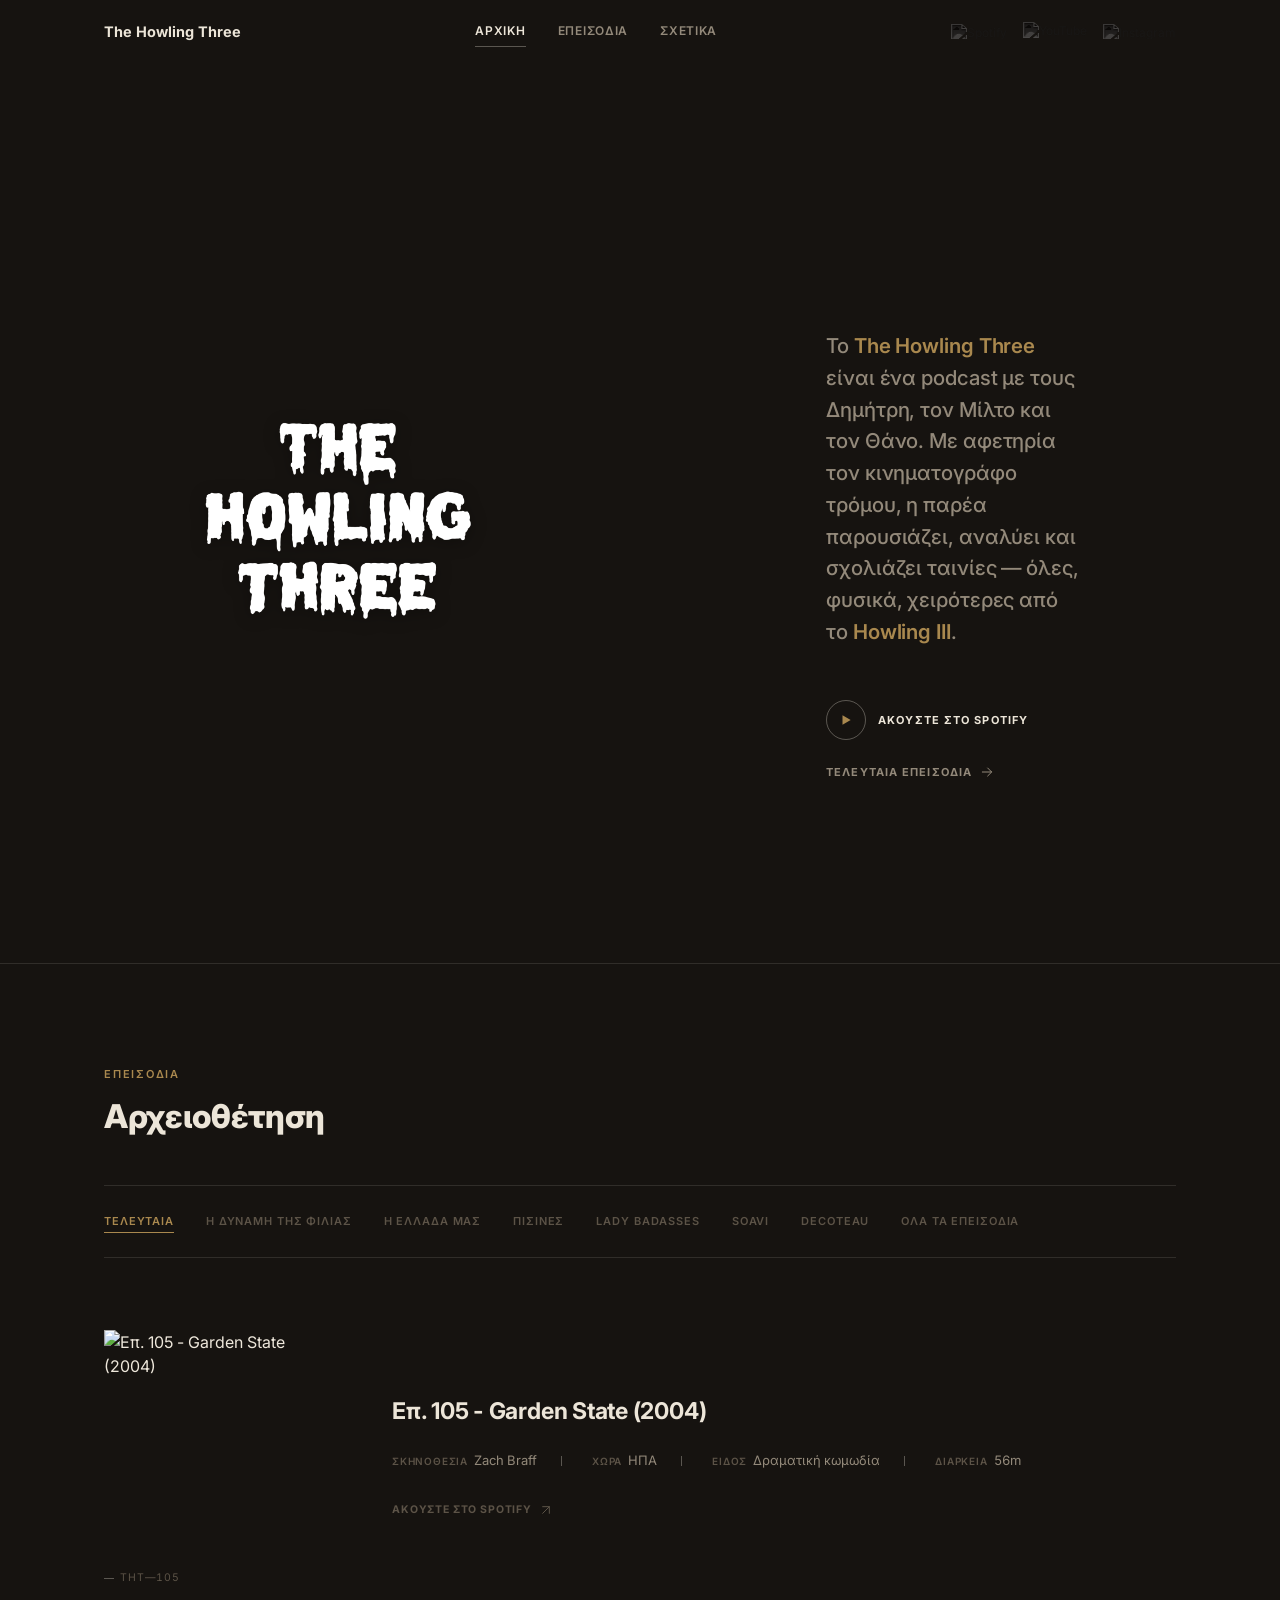
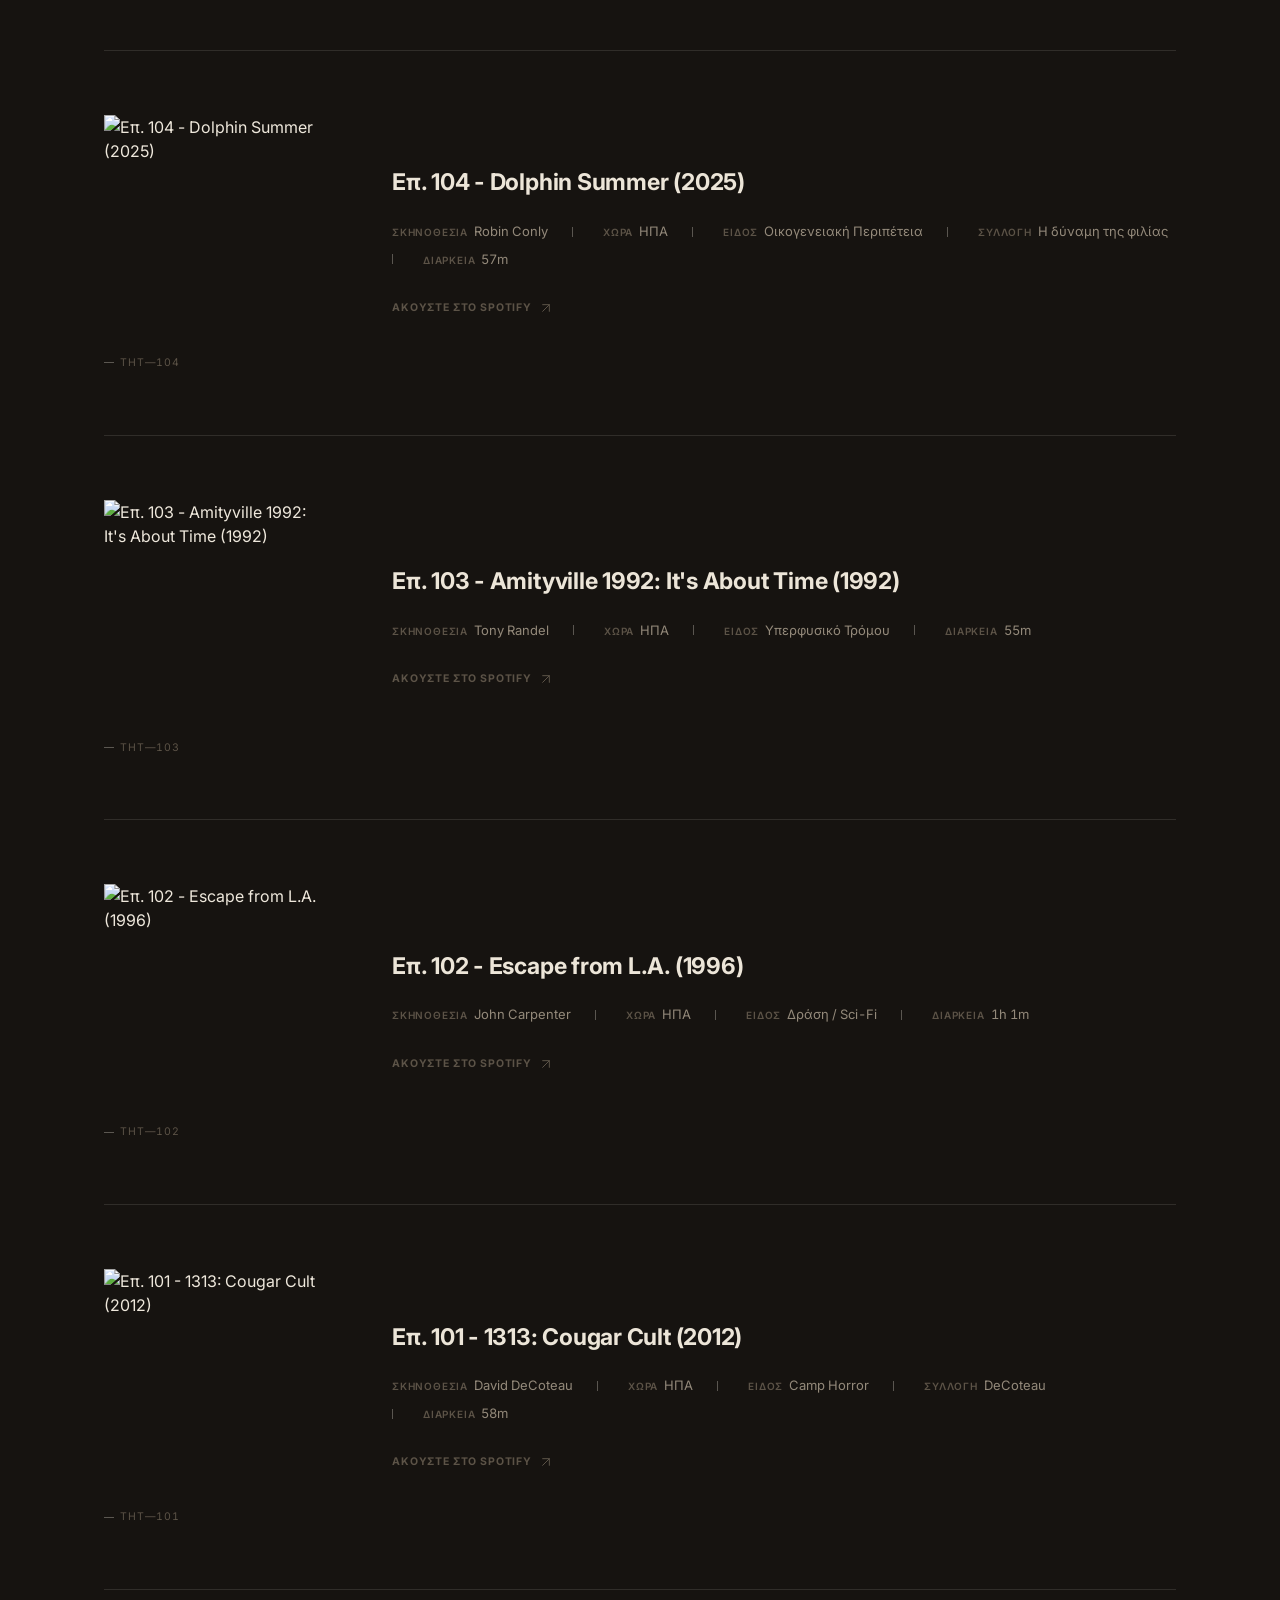
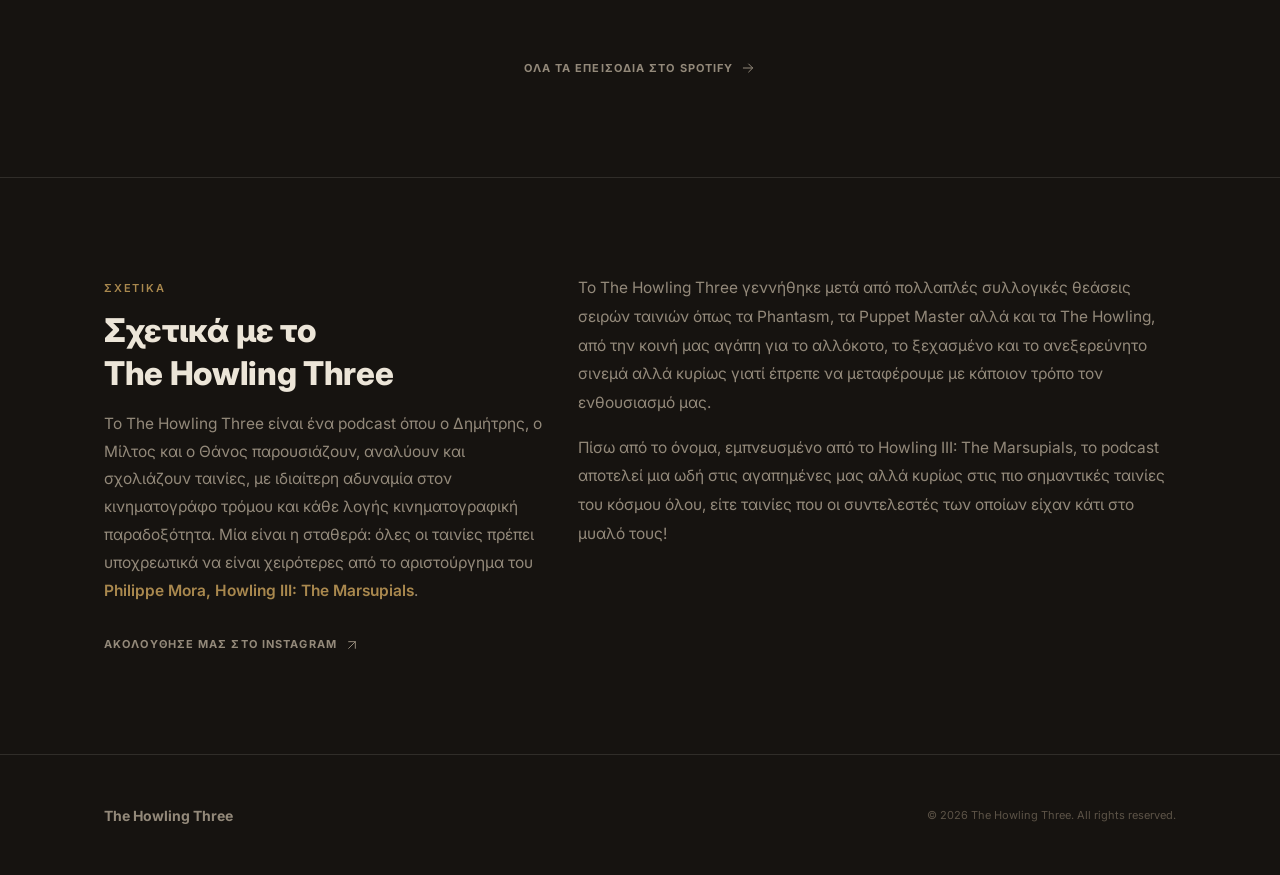
==== index.html @ f59a498a "Add episode 105 - Garden State (2004) details Added episode 105 details including title, media, and " ====
<!DOCTYPE html>
<html lang="el">
<head>
<meta charset="UTF-8" />
<meta name="viewport" content="width=device-width, initial-scale=1.0" />
<title>The Howling Three Podcast</title>
<link rel="preconnect" href="https://fonts.googleapis.com" />
<link rel="preconnect" href="https://fonts.gstatic.com" crossorigin />
<link href="https://fonts.googleapis.com/css2?family=Inter:wght@400;500;600;700;800;900&display=swap" rel="stylesheet" />
<meta name="description" content="The official website for The Howling Three, a movie review podcast hosted by Thanos, Dimitris, and Miltos, discussing film history, horror cult classics, and obscure cinema." />
<meta name="keywords" content="The Howling Three, horror podcast, cult movie review, greek podcast, Thanos Dimitris Miltos, Howling 3 movie reviews" />
<meta name="author" content="Thanos, Dimitris, Miltos" />

<meta property="og:title" content="The Howling Three Podcast" />
<meta property="og:description" content="The official website for The Howling Three, a movie review podcast hosted by Thanos, Dimitris, and Miltos." />
<meta property="og:type" content="website" />

<link rel="icon" type="image/png" href="[data-uri]" />
<link rel="stylesheet" href="styles.css" />
</head>
<body>

<header class="site-header" id="site-header">
  <div class="header-inner">
    <a href="#home" class="brand">
      <span>The Howling Three</span>
    </a>

    <nav class="main-nav" aria-label="Primary">
      <a href="#home">Αρχική</a>
      <a href="#episodes">Επεισόδια</a>
      <a href="#about">Σχετικά</a>
    </nav>

    <div class="header-socials">
      <a href="https://open.spotify.com/show/2bkYGCsw5D9kkYHQFC0DLe" target="_blank" rel="noopener noreferrer" aria-label="Spotify"><img class="social-icon" src="https://res.cloudinary.com/mq7xwmak/image/upload/v1784832435/spotifyvector_vfgung.png" alt="Spotify" /></a>
      <a href="https://www.youtube.com/@thehowlingthree/videos" target="_blank" rel="noopener noreferrer" aria-label="YouTube"><img class="social-icon social-icon--youtube" src="https://res.cloudinary.com/mq7xwmak/image/upload/v1784832446/youtubevector_xs4me9.png" alt="YouTube" /></a>
      <a href="https://www.instagram.com/thehowlingthree_podcast" target="_blank" rel="noopener noreferrer" aria-label="Instagram"><img class="social-icon" src="https://res.cloudinary.com/mq7xwmak/image/upload/v1784832442/instagramvector_yy9yha.png" alt="Instagram" /></a>
    </div>

    <button class="nav-toggle" id="nav-toggle" aria-label="Toggle menu" aria-expanded="false">
      <svg class="icon" viewBox="0 0 24 24" fill="none" stroke="currentColor" stroke-width="2" stroke-linecap="round"><line x1="3" y1="6" x2="21" y2="6"/><line x1="3" y1="12" x2="21" y2="12"/><line x1="3" y1="18" x2="21" y2="18"/></svg>
    </button>
  </div>

  <nav class="mobile-nav" id="mobile-nav" aria-label="Mobile">
    <a href="#home">Αρχική</a>
    <a href="#episodes">Επεισόδια</a>
    <a href="#about">Σχετικά</a>
    <div class="mobile-socials">
      <a href="https://open.spotify.com/show/2bkYGCsw5D9kkYHQFC0DLe" target="_blank" rel="noopener noreferrer" aria-label="Spotify"><img class="social-icon" src="https://res.cloudinary.com/mq7xwmak/image/upload/v1784832435/spotifyvector_vfgung.png" alt="Spotify" /></a>
      <a href="https://www.youtube.com/@thehowlingthree/videos" target="_blank" rel="noopener noreferrer" aria-label="YouTube"><img class="social-icon social-icon--youtube" src="https://res.cloudinary.com/mq7xwmak/image/upload/v1784832446/youtubevector_xs4me9.png" alt="YouTube" /></a>
      <a href="https://www.instagram.com/thehowlingthree_podcast" target="_blank" rel="noopener noreferrer" aria-label="Instagram"><img class="social-icon" src="https://res.cloudinary.com/mq7xwmak/image/upload/v1784832442/instagramvector_yy9yha.png" alt="Instagram" /></a>
    </div>
  </nav>
</header>

<main>

  <!-- ============================= HERO ============================= -->
  <section id="home" class="hero">
    <div class="wrap hero-inner">
      <div class="hero-visual">
        <div class="hero-mark reveal">
          <img class="hero-logo" src="thehowlingthreelogo.png" alt="The Howling Three" />
        </div>
      </div>

      <div class="hero-content">
        <p class="hero-desc reveal">
          Το <em>The Howling Three</em> είναι ένα podcast με τους Δημήτρη, τον Μίλτο και τον Θάνο. Με αφετηρία τον κινηματογράφο τρόμου, η παρέα παρουσιάζει, αναλύει και σχολιάζει ταινίες — όλες, φυσικά, χειρότερες από το <em>Howling III</em>.
        </p>

        <div class="hero-actions reveal">
          <a class="link-cta" href="https://open.spotify.com/show/2bkYGCsw5D9kkYHQFC0DLe" target="_blank" rel="noopener noreferrer">
            <span class="link-cta-ring"><svg class="icon" viewBox="0 0 24 24" fill="currentColor"><path d="M6 4l14 8-14 8V4z"/></svg></span>
            <span>Ακούστε στο Spotify</span>
          </a>
          <a class="link-ghost" href="#episodes">
            Τελευταία Επεισόδια
            <svg class="icon" viewBox="0 0 24 24" fill="none" stroke="currentColor" stroke-width="1.5" stroke-linecap="round"><line x1="5" y1="12" x2="19" y2="12"/><polyline points="13 6 19 12 13 18"/></svg>
          </a>
        </div>
      </div>
    </div>
  </section>

  <!-- ============================= EPISODES / ARCHIVE ============================= -->
  <section id="episodes" class="episodes">
    <div class="wrap">
      <div class="section-head reveal">
        <span class="eyebrow">Επεισόδια</span>
        <h2 class="section-title">Αρχειοθέτηση</h2>
      </div>

      <div class="collections-filter reveal" role="group" aria-label="Φίλτρο συλλογών">
        <button type="button" class="collections-filter-btn is-active" data-collection="latest">Τελευταία</button>
        <button type="button" class="collections-filter-btn" data-collection="friendship">Η δύναμη της φιλίας</button>
        <button type="button" class="collections-filter-btn" data-collection="greece">Η Ελλάδα μας</button>
        <button type="button" class="collections-filter-btn" data-collection="pools">Πισίνες</button>
        <button type="button" class="collections-filter-btn" data-collection="ladybadasses">Lady Badasses</button>
        <button type="button" class="collections-filter-btn" data-collection="soavi">Soavi</button>
        <button type="button" class="collections-filter-btn" data-collection="decoteau">DeCoteau</button>
        <button type="button" class="collections-filter-btn" data-collection="all">Όλα τα επεισόδια</button>
      </div>

      <div class="record-list">

        <article class="record reveal" data-collection="" data-latest="true">
          <div class="record-media">
            <div class="record-frame"><img loading="lazy" src="https://d3t3ozftmdmh3i.cloudfront.net/staging/podcast_uploaded_episode/36414991/36414991-1785154429001-b93d9ac0ad5ac.jpg" alt="Επ. 105 - Garden State (2004)" /></div>
            <span class="record-id">THT—105</span>
          </div>
          <div class="record-body">
            <h3 class="episode-title">Επ. 105 - Garden State (2004)</h3>
            <dl class="record-fields">
              <div><dt>Σκηνοθεσία</dt><dd>Zach Braff</dd></div>
              <div><dt>Χώρα</dt><dd>ΗΠΑ</dd></div>
              <div><dt>Είδος</dt><dd>Δραματική κωμωδία</dd></div>
              <div><dt>Διάρκεια</dt><dd>56m</dd></div>
            </dl>
            <a class="episode-link" href="https://podcasters.spotify.com/pod/show/the-howling-three/episodes/105---Garden-State-2004-e3mjpjv" target="_blank" rel="noopener noreferrer">
              Ακούστε στο Spotify
              <svg class="icon" viewBox="0 0 24 24" fill="none" stroke="currentColor" stroke-width="1.5" stroke-linecap="round"><line x1="7" y1="17" x2="17" y2="7"/><polyline points="7 7 17 7 17 17"/></svg>
            </a>
          </div>
        </article>

        <article class="record reveal" data-collection="friendship" data-latest="true">
          <div class="record-media">
            <div class="record-frame"><img loading="lazy" src="https://d3t3ozftmdmh3i.cloudfront.net/staging/podcast_uploaded_episode/36414991/36414991-1784044667336-2f34a55051806.jpg" alt="Επ. 104 - Dolphin Summer (2025)" /></div>
            <span class="record-id">THT—104</span>
          </div>
          <div class="record-body">
            <h3 class="episode-title">Επ. 104 - Dolphin Summer (2025)</h3>
            <dl class="record-fields">
              <div><dt>Σκηνοθεσία</dt><dd>Robin Conly</dd></div>
              <div><dt>Χώρα</dt><dd>ΗΠΑ</dd></div>
              <div><dt>Είδος</dt><dd>Οικογενειακή Περιπέτεια</dd></div>
              <div><dt>Συλλογή</dt><dd>Η δύναμη της φιλίας</dd></div>
              <div><dt>Διάρκεια</dt><dd>57m</dd></div>
            </dl>
            <a class="episode-link" href="https://podcasters.spotify.com/pod/show/the-howling-three/episodes/104---Dolphin-Summer-2025-e3m30j9" target="_blank" rel="noopener noreferrer">
              Ακούστε στο Spotify
              <svg class="icon" viewBox="0 0 24 24" fill="none" stroke="currentColor" stroke-width="1.5" stroke-linecap="round"><line x1="7" y1="17" x2="17" y2="7"/><polyline points="7 7 17 7 17 17"/></svg>
            </a>
          </div>
        </article>

        <article class="record reveal" data-collection="" data-latest="true">
          <div class="record-media">
            <div class="record-frame"><img loading="lazy" src="https://d3t3ozftmdmh3i.cloudfront.net/staging/podcast_uploaded_episode/36414991/36414991-1782914241206-0199177a675be.jpg" alt="Επ. 103 - Amityville 1992: It's About Time (1992)" /></div>
            <span class="record-id">THT—103</span>
          </div>
          <div class="record-body">
            <h3 class="episode-title">Επ. 103 - Amityville 1992: It's About Time (1992)</h3>
            <dl class="record-fields">
              <div><dt>Σκηνοθεσία</dt><dd>Tony Randel</dd></div>
              <div><dt>Χώρα</dt><dd>ΗΠΑ</dd></div>
              <div><dt>Είδος</dt><dd>Υπερφυσικό Τρόμου</dd></div>
              <div><dt>Διάρκεια</dt><dd>55m</dd></div>
            </dl>
            <a class="episode-link" href="https://podcasters.spotify.com/pod/show/the-howling-three/episodes/103---Amityville-1992-Its-About-Time-1992-e3lh5am" target="_blank" rel="noopener noreferrer">
              Ακούστε στο Spotify
              <svg class="icon" viewBox="0 0 24 24" fill="none" stroke="currentColor" stroke-width="1.5" stroke-linecap="round"><line x1="7" y1="17" x2="17" y2="7"/><polyline points="7 7 17 7 17 17"/></svg>
            </a>
          </div>
        </article>

        <article class="record reveal" data-collection="" data-latest="true">
          <div class="record-media">
            <div class="record-frame"><img loading="lazy" src="https://d3t3ozftmdmh3i.cloudfront.net/staging/podcast_uploaded_episode/36414991/36414991-1781683620341-6bb32a9035fbe.jpg" alt="Επ. 102 - Escape from L.A. (1996)" /></div>
            <span class="record-id">THT—102</span>
          </div>
          <div class="record-body">
            <h3 class="episode-title">Επ. 102 - Escape from L.A. (1996)</h3>
            <dl class="record-fields">
              <div><dt>Σκηνοθεσία</dt><dd>John Carpenter</dd></div>
              <div><dt>Χώρα</dt><dd>ΗΠΑ</dd></div>
              <div><dt>Είδος</dt><dd>Δράση / Sci-Fi</dd></div>
              <div><dt>Διάρκεια</dt><dd>1h 1m</dd></div>
            </dl>
            <a class="episode-link" href="https://podcasters.spotify.com/pod/show/the-howling-three/episodes/102---Escape-from-L-A--1996-e3ktdan" target="_blank" rel="noopener noreferrer">
              Ακούστε στο Spotify
              <svg class="icon" viewBox="0 0 24 24" fill="none" stroke="currentColor" stroke-width="1.5" stroke-linecap="round"><line x1="7" y1="17" x2="17" y2="7"/><polyline points="7 7 17 7 17 17"/></svg>
            </a>
          </div>
        </article>

        <article class="record reveal" data-collection="decoteau" data-latest="true">
          <div class="record-media">
            <div class="record-frame"><img loading="lazy" src="https://d3t3ozftmdmh3i.cloudfront.net/staging/podcast_uploaded_episode/36414991/36414991-1780662710565-4dc11e3cd851e.jpg" alt="Επ. 101 - 1313: Cougar Cult (2012)" /></div>
            <span class="record-id">THT—101</span>
          </div>
          <div class="record-body">
            <h3 class="episode-title">Επ. 101 - 1313: Cougar Cult (2012)</h3>
            <dl class="record-fields">
              <div><dt>Σκηνοθεσία</dt><dd>David DeCoteau</dd></div>
              <div><dt>Χώρα</dt><dd>ΗΠΑ</dd></div>
              <div><dt>Είδος</dt><dd>Camp Horror</dd></div>
              <div><dt>Συλλογή</dt><dd>DeCoteau</dd></div>
              <div><dt>Διάρκεια</dt><dd>58m</dd></div>
            </dl>
            <a class="episode-link" href="https://podcasters.spotify.com/pod/show/the-howling-three/episodes/101---1313-Cougar-Cult-2012-e3kcja9" target="_blank" rel="noopener noreferrer">
              Ακούστε στο Spotify
              <svg class="icon" viewBox="0 0 24 24" fill="none" stroke="currentColor" stroke-width="1.5" stroke-linecap="round"><line x1="7" y1="17" x2="17" y2="7"/><polyline points="7 7 17 7 17 17"/></svg>
            </a>
          </div>
        </article>

        <article class="record reveal" data-collection="">
          <div class="record-media">
            <div class="record-frame"><img loading="lazy" src="https://i.scdn.co/image/ab6765630000ba8a6e115c0dad01837fad8fc884" alt="Επ. 100 - Howling II: ...Your Sister Is a Werewolf (1985)" /></div>
            <span class="record-id">THT—100</span>
          </div>
          <div class="record-body">
            <h3 class="episode-title">Επ. 100 - Howling II: ...Your Sister Is a Werewolf (1985)</h3>
            <dl class="record-fields">
              <div><dt>Σκηνοθεσία</dt><dd>Philippe Mora</dd></div>
              <div><dt>Χώρα</dt><dd>ΗΠΑ</dd></div>
              <div><dt>Είδος</dt><dd>Τρόμος λυκάνθρωπου</dd></div>
              <div><dt>Διάρκεια</dt><dd>1h 7m</dd></div>
            </dl>
            <a class="episode-link" href="https://open.spotify.com/episode/29k714TdKPklj4hVZGvqKF" target="_blank" rel="noopener noreferrer">
              Ακούστε στο Spotify
              <svg class="icon" viewBox="0 0 24 24" fill="none" stroke="currentColor" stroke-width="1.5" stroke-linecap="round"><line x1="7" y1="17" x2="17" y2="7"/><polyline points="7 7 17 7 17 17"/></svg>
            </a>
          </div>
        </article>

        <article class="record reveal" data-collection="">
          <div class="record-media">
            <div class="record-frame"><img loading="lazy" src="https://i.scdn.co/image/ab6765630000ba8a7d2e28b1cbb372e7383b2236" alt="Επ. 99 - Jason X (2001)" /></div>
            <span class="record-id">THT—099</span>
          </div>
          <div class="record-body">
            <h3 class="episode-title">Επ. 99 - Jason X (2001)</h3>
            <dl class="record-fields">
              <div><dt>Σκηνοθεσία</dt><dd>James Isaac</dd></div>
              <div><dt>Χώρα</dt><dd>ΗΠΑ</dd></div>
              <div><dt>Είδος</dt><dd>Slasher sci-fi</dd></div>
              <div><dt>Διάρκεια</dt><dd>1h 9m</dd></div>
            </dl>
            <a class="episode-link" href="https://open.spotify.com/episode/4T42yVltORiCLRoA3vwubI" target="_blank" rel="noopener noreferrer">
              Ακούστε στο Spotify
              <svg class="icon" viewBox="0 0 24 24" fill="none" stroke="currentColor" stroke-width="1.5" stroke-linecap="round"><line x1="7" y1="17" x2="17" y2="7"/><polyline points="7 7 17 7 17 17"/></svg>
            </a>
          </div>
        </article>

        <article class="record reveal" data-collection="">
          <div class="record-media">
            <div class="record-frame"><img loading="lazy" src="https://i.scdn.co/image/ab6765630000ba8a4b65ace156faa06345beb927" alt="Επ. 98 - Evil Bong: High 5 (2016)" /></div>
            <span class="record-id">THT—098</span>
          </div>
          <div class="record-body">
            <h3 class="episode-title">Επ. 98 - Evil Bong: High 5 (2016)</h3>
            <dl class="record-fields">
              <div><dt>Σκηνοθεσία</dt><dd>Charles Band</dd></div>
              <div><dt>Χώρα</dt><dd>ΗΠΑ</dd></div>
              <div><dt>Είδος</dt><dd>Stoner κωμωδία τρόμου</dd></div>
              <div><dt>Διάρκεια</dt><dd>58m</dd></div>
            </dl>
            <a class="episode-link" href="https://open.spotify.com/episode/2MbKxHvh9qzp07wN9ExxJi" target="_blank" rel="noopener noreferrer">
              Ακούστε στο Spotify
              <svg class="icon" viewBox="0 0 24 24" fill="none" stroke="currentColor" stroke-width="1.5" stroke-linecap="round"><line x1="7" y1="17" x2="17" y2="7"/><polyline points="7 7 17 7 17 17"/></svg>
            </a>
          </div>
        </article>

        <article class="record reveal" data-collection="">
          <div class="record-media">
            <div class="record-frame"><img loading="lazy" src="https://i.scdn.co/image/ab6765630000ba8a36fefa68db1b462a94f34b93" alt="Επ. 97 - The Exorcist III (1990)" /></div>
            <span class="record-id">THT—097</span>
          </div>
          <div class="record-body">
            <h3 class="episode-title">Επ. 97 - The Exorcist III (1990)</h3>
            <dl class="record-fields">
              <div><dt>Σκηνοθεσία</dt><dd>William Peter Blatty</dd></div>
              <div><dt>Χώρα</dt><dd>ΗΠΑ</dd></div>
              <div><dt>Είδος</dt><dd>Δαιμονική κατοχή τρόμου</dd></div>
              <div><dt>Διάρκεια</dt><dd>56m</dd></div>
            </dl>
            <a class="episode-link" href="https://open.spotify.com/episode/2G5a0CsCQ8G5kA373dMcXH" target="_blank" rel="noopener noreferrer">
              Ακούστε στο Spotify
              <svg class="icon" viewBox="0 0 24 24" fill="none" stroke="currentColor" stroke-width="1.5" stroke-linecap="round"><line x1="7" y1="17" x2="17" y2="7"/><polyline points="7 7 17 7 17 17"/></svg>
            </a>
          </div>
        </article>

        <article class="record reveal" data-collection="">
          <div class="record-media">
            <div class="record-frame"><img loading="lazy" src="https://i.scdn.co/image/ab6765630000ba8af205d85838aec49a1abec611" alt="Επ. 96 - Point Break (1991)" /></div>
            <span class="record-id">THT—096</span>
          </div>
          <div class="record-body">
            <h3 class="episode-title">Επ. 96 - Point Break (1991)</h3>
            <dl class="record-fields">
              <div><dt>Σκηνοθεσία</dt><dd>Kathryn Bigelow</dd></div>
              <div><dt>Χώρα</dt><dd>ΗΠΑ</dd></div>
              <div><dt>Είδος</dt><dd>Δράση θρίλερ</dd></div>
              <div><dt>Διάρκεια</dt><dd>52m</dd></div>
            </dl>
            <a class="episode-link" href="https://open.spotify.com/episode/7KHGpP8P5vor5SXw11htw9" target="_blank" rel="noopener noreferrer">
              Ακούστε στο Spotify
              <svg class="icon" viewBox="0 0 24 24" fill="none" stroke="currentColor" stroke-width="1.5" stroke-linecap="round"><line x1="7" y1="17" x2="17" y2="7"/><polyline points="7 7 17 7 17 17"/></svg>
            </a>
          </div>
        </article>

        <article class="record reveal" data-collection="">
          <div class="record-media">
            <div class="record-frame"><img loading="lazy" src="https://i.scdn.co/image/ab6765630000ba8a145e2d53e08ae3589188b9af" alt="Επ. 95 - Maniac Cop 3: Badge of Silence (1992)" /></div>
            <span class="record-id">THT—095</span>
          </div>
          <div class="record-body">
            <h3 class="episode-title">Επ. 95 - Maniac Cop 3: Badge of Silence (1992)</h3>
            <dl class="record-fields">
              <div><dt>Σκηνοθεσία</dt><dd>William Lustig</dd></div>
              <div><dt>Χώρα</dt><dd>ΗΠΑ</dd></div>
              <div><dt>Είδος</dt><dd>Τρόμος undead αστυνομικού</dd></div>
              <div><dt>Διάρκεια</dt><dd>46m</dd></div>
            </dl>
            <a class="episode-link" href="https://open.spotify.com/episode/3HFOLdoK0nqaxYWv22OWq2" target="_blank" rel="noopener noreferrer">
              Ακούστε στο Spotify
              <svg class="icon" viewBox="0 0 24 24" fill="none" stroke="currentColor" stroke-width="1.5" stroke-linecap="round"><line x1="7" y1="17" x2="17" y2="7"/><polyline points="7 7 17 7 17 17"/></svg>
            </a>
          </div>
        </article>

        <article class="record reveal" data-collection="">
          <div class="record-media">
            <div class="record-frame"><img loading="lazy" src="https://i.scdn.co/image/ab6765630000ba8ae4fe46eda75159737354c9ea" alt="Επ. 94 - Maniac 2: Mr. Robbie (1986)" /></div>
            <span class="record-id">THT—094</span>
          </div>
          <div class="record-body">
            <h3 class="episode-title">Επ. 94 - Maniac 2: Mr. Robbie (1986)</h3>
            <dl class="record-fields">
              <div><dt>Σκηνοθεσία</dt><dd>Buddy Giovinazzo</dd></div>
              <div><dt>Χώρα</dt><dd>ΗΠΑ</dd></div>
              <div><dt>Είδος</dt><dd>Τρόμος (μικρού μήκους)</dd></div>
              <div><dt>Διάρκεια</dt><dd>45m</dd></div>
            </dl>
            <a class="episode-link" href="https://open.spotify.com/episode/4FmnJInHM4QNNicgs8GsWD" target="_blank" rel="noopener noreferrer">
              Ακούστε στο Spotify
              <svg class="icon" viewBox="0 0 24 24" fill="none" stroke="currentColor" stroke-width="1.5" stroke-linecap="round"><line x1="7" y1="17" x2="17" y2="7"/><polyline points="7 7 17 7 17 17"/></svg>
            </a>
          </div>
        </article>

        <article class="record reveal" data-collection="">
          <div class="record-media">
            <div class="record-frame"><img loading="lazy" src="https://i.scdn.co/image/ab6765630000ba8a78c6456658dfe143183f3788" alt="Επ. 93 - Basket Case 2 (1990)" /></div>
            <span class="record-id">THT—093</span>
          </div>
          <div class="record-body">
            <h3 class="episode-title">Επ. 93 - Basket Case 2 (1990)</h3>
            <dl class="record-fields">
              <div><dt>Σκηνοθεσία</dt><dd>Frank Henenlotter</dd></div>
              <div><dt>Χώρα</dt><dd>ΗΠΑ</dd></div>
              <div><dt>Είδος</dt><dd>Κωμωδία τρόμου</dd></div>
              <div><dt>Διάρκεια</dt><dd>1h 3m</dd></div>
            </dl>
            <a class="episode-link" href="https://open.spotify.com/episode/5hst0ZQFpeYx8SiwBatD3v" target="_blank" rel="noopener noreferrer">
              Ακούστε στο Spotify
              <svg class="icon" viewBox="0 0 24 24" fill="none" stroke="currentColor" stroke-width="1.5" stroke-linecap="round"><line x1="7" y1="17" x2="17" y2="7"/><polyline points="7 7 17 7 17 17"/></svg>
            </a>
          </div>
        </article>

        <article class="record reveal" data-collection="">
          <div class="record-media">
            <div class="record-frame"><img loading="lazy" src="https://i.scdn.co/image/ab6765630000ba8a24e1522703799320ba0a52a2" alt="Επ. 92 - Zombie Flesh Eaters 2 (1988)" /></div>
            <span class="record-id">THT—092</span>
          </div>
          <div class="record-body">
            <h3 class="episode-title">Επ. 92 - Zombie Flesh Eaters 2 (1988)</h3>
            <dl class="record-fields">
              <div><dt>Σκηνοθεσία</dt><dd>Lucio Fulci &amp; Bruno Mattei</dd></div>
              <div><dt>Χώρα</dt><dd>Ιταλία / Φιλιππίνες</dd></div>
              <div><dt>Είδος</dt><dd>Τρόμος ζόμπι</dd></div>
              <div><dt>Διάρκεια</dt><dd>45m</dd></div>
            </dl>
            <a class="episode-link" href="https://open.spotify.com/episode/0eCchEW1R9VoEZjeiH2Iyx" target="_blank" rel="noopener noreferrer">
              Ακούστε στο Spotify
              <svg class="icon" viewBox="0 0 24 24" fill="none" stroke="currentColor" stroke-width="1.5" stroke-linecap="round"><line x1="7" y1="17" x2="17" y2="7"/><polyline points="7 7 17 7 17 17"/></svg>
            </a>
          </div>
        </article>

        <article class="record reveal" data-collection="">
          <div class="record-media">
            <div class="record-frame"><img loading="lazy" src="https://i.scdn.co/image/ab6765630000ba8a13ce5159f5bafdfc817c6624" alt="Επ. 91 - Pusher II (2004)" /></div>
            <span class="record-id">THT—091</span>
          </div>
          <div class="record-body">
            <h3 class="episode-title">Επ. 91 - Pusher II (2004)</h3>
            <dl class="record-fields">
              <div><dt>Σκηνοθεσία</dt><dd>Nicolas Winding Refn</dd></div>
              <div><dt>Χώρα</dt><dd>Δανία</dd></div>
              <div><dt>Είδος</dt><dd>Δράμα εγκλήματος</dd></div>
              <div><dt>Διάρκεια</dt><dd>1h 6m</dd></div>
            </dl>
            <a class="episode-link" href="https://open.spotify.com/episode/678hcOJnjxJRjUtyYNJ6O9" target="_blank" rel="noopener noreferrer">
              Ακούστε στο Spotify
              <svg class="icon" viewBox="0 0 24 24" fill="none" stroke="currentColor" stroke-width="1.5" stroke-linecap="round"><line x1="7" y1="17" x2="17" y2="7"/><polyline points="7 7 17 7 17 17"/></svg>
            </a>
          </div>
        </article>

        <article class="record reveal" data-collection="">
          <div class="record-media">
            <div class="record-frame"><img loading="lazy" src="https://i.scdn.co/image/ab6765630000ba8ae2f5ed2fb3219feb9e07a0b5" alt="Επ. 90 - Return of the Living Dead III (1993)" /></div>
            <span class="record-id">THT—090</span>
          </div>
          <div class="record-body">
            <h3 class="episode-title">Επ. 90 - Return of the Living Dead III (1993)</h3>
            <dl class="record-fields">
              <div><dt>Σκηνοθεσία</dt><dd>Brian Yuzna</dd></div>
              <div><dt>Χώρα</dt><dd>ΗΠΑ / Ιαπωνία</dd></div>
              <div><dt>Είδος</dt><dd>Τρόμος ζόμπι</dd></div>
              <div><dt>Διάρκεια</dt><dd>1h</dd></div>
            </dl>
            <a class="episode-link" href="https://open.spotify.com/episode/6IIXaUL0y1lwPnTnjiGs9o" target="_blank" rel="noopener noreferrer">
              Ακούστε στο Spotify
              <svg class="icon" viewBox="0 0 24 24" fill="none" stroke="currentColor" stroke-width="1.5" stroke-linecap="round"><line x1="7" y1="17" x2="17" y2="7"/><polyline points="7 7 17 7 17 17"/></svg>
            </a>
          </div>
        </article>

        <article class="record reveal" data-collection="pools">
          <div class="record-media">
            <div class="record-frame"><img loading="lazy" src="https://i.scdn.co/image/ab6765630000ba8abf85cb589c0b073663e48b01" alt="Επ. 89 - The Pool (2001)" /></div>
            <span class="record-id">THT—089</span>
          </div>
          <div class="record-body">
            <h3 class="episode-title">Επ. 89 - The Pool (2001)</h3>
            <dl class="record-fields">
              <div><dt>Σκηνοθεσία</dt><dd>Boris von Sychowski</dd></div>
              <div><dt>Χώρα</dt><dd>Γερμανία</dd></div>
              <div><dt>Είδος</dt><dd>Slasher</dd></div>
              <div><dt>Συλλογή</dt><dd>Πισίνες</dd></div>
              <div><dt>Διάρκεια</dt><dd>59m</dd></div>
            </dl>
            <a class="episode-link" href="https://open.spotify.com/episode/5Pxy0VEbKb0tgoNBx5pepf" target="_blank" rel="noopener noreferrer">
              Ακούστε στο Spotify
              <svg class="icon" viewBox="0 0 24 24" fill="none" stroke="currentColor" stroke-width="1.5" stroke-linecap="round"><line x1="7" y1="17" x2="17" y2="7"/><polyline points="7 7 17 7 17 17"/></svg>
            </a>
          </div>
        </article>

        <article class="record reveal" data-collection="">
          <div class="record-media">
            <div class="record-frame"><img loading="lazy" src="https://i.scdn.co/image/ab6765630000ba8a9192a891aba308ec3ec051f7" alt="Επ. 88 - The Burning (1981)" /></div>
            <span class="record-id">THT—088</span>
          </div>
          <div class="record-body">
            <h3 class="episode-title">Επ. 88 - The Burning (1981)</h3>
            <dl class="record-fields">
              <div><dt>Σκηνοθεσία</dt><dd>Tony Maylam</dd></div>
              <div><dt>Χώρα</dt><dd>ΗΠΑ / Καναδάς</dd></div>
              <div><dt>Είδος</dt><dd>Slasher</dd></div>
              <div><dt>Διάρκεια</dt><dd>1h</dd></div>
            </dl>
            <a class="episode-link" href="https://open.spotify.com/episode/0u7zBP9KwGWPEHv4nZ9IhV" target="_blank" rel="noopener noreferrer">
              Ακούστε στο Spotify
              <svg class="icon" viewBox="0 0 24 24" fill="none" stroke="currentColor" stroke-width="1.5" stroke-linecap="round"><line x1="7" y1="17" x2="17" y2="7"/><polyline points="7 7 17 7 17 17"/></svg>
            </a>
          </div>
        </article>

        <article class="record reveal" data-collection="pools">
          <div class="record-media">
            <div class="record-frame record-frame--yt"><img loading="lazy" src="https://i.ytimg.com/vi/5f7vybWm8Tw/maxresdefault.jpg" alt="Επ. 87 - Revenge of the Red Baron (1994)" /></div>
            <span class="record-id">THT—087</span>
          </div>
          <div class="record-body">
            <h3 class="episode-title">Επ. 87 - Revenge of the Red Baron (1994)</h3>
            <dl class="record-fields">
              <div><dt>Σκηνοθεσία</dt><dd>Robert Gordon</dd></div>
              <div><dt>Χώρα</dt><dd>ΗΠΑ</dd></div>
              <div><dt>Είδος</dt><dd>Οικογενειακή φαντασία</dd></div>
              <div><dt>Συλλογή</dt><dd>Πισίνες</dd></div>
              <div><dt>Διάρκεια</dt><dd>1h 9m</dd></div>
            </dl>
            <a class="episode-link" href="https://open.spotify.com/episode/7gBT8CWG9YTYquW0GUTrRK" target="_blank" rel="noopener noreferrer">
              Ακούστε στο Spotify
              <svg class="icon" viewBox="0 0 24 24" fill="none" stroke="currentColor" stroke-width="1.5" stroke-linecap="round"><line x1="7" y1="17" x2="17" y2="7"/><polyline points="7 7 17 7 17 17"/></svg>
            </a>
          </div>
        </article>

        <article class="record reveal" data-collection="pools">
          <div class="record-media">
            <div class="record-frame record-frame--yt"><img loading="lazy" src="https://i.ytimg.com/vi/wDFejvoDYKc/maxresdefault.jpg" alt="Επ. 86 - Swimfan (2002)" /></div>
            <span class="record-id">THT—086</span>
          </div>
          <div class="record-body">
            <h3 class="episode-title">Επ. 86 - Swimfan (2002)</h3>
            <dl class="record-fields">
              <div><dt>Σκηνοθεσία</dt><dd>John Polson</dd></div>
              <div><dt>Χώρα</dt><dd>ΗΠΑ</dd></div>
              <div><dt>Είδος</dt><dd>Ψυχολογικό θρίλερ</dd></div>
              <div><dt>Συλλογή</dt><dd>Πισίνες</dd></div>
              <div><dt>Διάρκεια</dt><dd>54m</dd></div>
            </dl>
            <a class="episode-link" href="https://open.spotify.com/episode/0UMK0pGMX1T3N5LBmH56Iv" target="_blank" rel="noopener noreferrer">
              Ακούστε στο Spotify
              <svg class="icon" viewBox="0 0 24 24" fill="none" stroke="currentColor" stroke-width="1.5" stroke-linecap="round"><line x1="7" y1="17" x2="17" y2="7"/><polyline points="7 7 17 7 17 17"/></svg>
            </a>
          </div>
        </article>

        <article class="record reveal" data-collection="pools">
          <div class="record-media">
            <div class="record-frame record-frame--yt"><img loading="lazy" src="https://i.ytimg.com/vi/-Flw72a7S1A/maxresdefault.jpg" alt="Επ. 85 - The Lair of the White Worm (1988)" /></div>
            <span class="record-id">THT—085</span>
          </div>
          <div class="record-body">
            <h3 class="episode-title">Επ. 85 - The Lair of the White Worm (1988)</h3>
            <dl class="record-fields">
              <div><dt>Σκηνοθεσία</dt><dd>Ken Russell</dd></div>
              <div><dt>Χώρα</dt><dd>Ην. Βασίλειο / ΗΠΑ</dd></div>
              <div><dt>Είδος</dt><dd>Υπερφυσική κωμωδία τρόμου</dd></div>
              <div><dt>Συλλογή</dt><dd>Πισίνες</dd></div>
              <div><dt>Διάρκεια</dt><dd>55m</dd></div>
            </dl>
            <a class="episode-link" href="https://open.spotify.com/episode/6kJijS84kjzdtWvmDyLhWq" target="_blank" rel="noopener noreferrer">
              Ακούστε στο Spotify
              <svg class="icon" viewBox="0 0 24 24" fill="none" stroke="currentColor" stroke-width="1.5" stroke-linecap="round"><line x1="7" y1="17" x2="17" y2="7"/><polyline points="7 7 17 7 17 17"/></svg>
            </a>
          </div>
        </article>

        <article class="record reveal" data-collection="pools">
          <div class="record-media">
            <div class="record-frame record-frame--yt"><img loading="lazy" src="https://i.ytimg.com/vi/Sgs6DJ4CXd0/maxresdefault.jpg" alt="Επ. 84 - Troll 2 (1990)" /></div>
            <span class="record-id">THT—084</span>
          </div>
          <div class="record-body">
            <h3 class="episode-title">Επ. 84 - Troll 2 (1990)</h3>
            <dl class="record-fields">
              <div><dt>Σκηνοθεσία</dt><dd>Claudio Fragasso</dd></div>
              <div><dt>Χώρα</dt><dd>Ιταλία</dd></div>
              <div><dt>Είδος</dt><dd>Κωμωδία τρόμου (γκόμπλιν)</dd></div>
              <div><dt>Συλλογή</dt><dd>Πισίνες</dd></div>
              <div><dt>Διάρκεια</dt><dd>1h 10m</dd></div>
            </dl>
            <a class="episode-link" href="https://open.spotify.com/episode/4tLGZ97ugbHYUygImYgV9C" target="_blank" rel="noopener noreferrer">
              Ακούστε στο Spotify
              <svg class="icon" viewBox="0 0 24 24" fill="none" stroke="currentColor" stroke-width="1.5" stroke-linecap="round"><line x1="7" y1="17" x2="17" y2="7"/><polyline points="7 7 17 7 17 17"/></svg>
            </a>
          </div>
        </article>

        <article class="record reveal" data-collection="pools">
          <div class="record-media">
            <div class="record-frame record-frame--yt"><img loading="lazy" src="https://i.ytimg.com/vi/SJEUKao6HSI/maxresdefault.jpg" alt="Επ. 83 - Θα σε δω στην Κόλαση, Αγάπη μου (1999)" /></div>
            <span class="record-id">THT—083</span>
          </div>
          <div class="record-body">
            <h3 class="episode-title">Επ. 83 - Θα σε δω στην Κόλαση, Αγάπη μου (1999)</h3>
            <dl class="record-fields">
              <div><dt>Σκηνοθεσία</dt><dd>Nikos Nikolaidis</dd></div>
              <div><dt>Χώρα</dt><dd>Ελλάδα</dd></div>
              <div><dt>Είδος</dt><dd>Πειραματικό δράμα εγκλήματος</dd></div>
              <div><dt>Συλλογή</dt><dd>Πισίνες</dd></div>
              <div><dt>Διάρκεια</dt><dd>54m</dd></div>
            </dl>
            <a class="episode-link" href="https://open.spotify.com/episode/3IFgw7KXlZjP53rUFLDhIR" target="_blank" rel="noopener noreferrer">
              Ακούστε στο Spotify
              <svg class="icon" viewBox="0 0 24 24" fill="none" stroke="currentColor" stroke-width="1.5" stroke-linecap="round"><line x1="7" y1="17" x2="17" y2="7"/><polyline points="7 7 17 7 17 17"/></svg>
            </a>
          </div>
        </article>

        <article class="record reveal" data-collection="pools">
          <div class="record-media">
            <div class="record-frame record-frame--yt"><img loading="lazy" src="https://i.ytimg.com/vi/bDXow8YOdLY/maxresdefault.jpg" alt="Επ. 82 - Cyber Seduction: His Secret Life (2005)" /></div>
            <span class="record-id">THT—082</span>
          </div>
          <div class="record-body">
            <h3 class="episode-title">Επ. 82 - Cyber Seduction: His Secret Life (2005)</h3>
            <dl class="record-fields">
              <div><dt>Σκηνοθεσία</dt><dd>Tom McLoughlin</dd></div>
              <div><dt>Χώρα</dt><dd>ΗΠΑ</dd></div>
              <div><dt>Είδος</dt><dd>TV δράμα</dd></div>
              <div><dt>Συλλογή</dt><dd>Πισίνες</dd></div>
              <div><dt>Διάρκεια</dt><dd>56m</dd></div>
            </dl>
            <a class="episode-link" href="https://open.spotify.com/episode/1XS7z7C3KkDp6CgALYPnaA" target="_blank" rel="noopener noreferrer">
              Ακούστε στο Spotify
              <svg class="icon" viewBox="0 0 24 24" fill="none" stroke="currentColor" stroke-width="1.5" stroke-linecap="round"><line x1="7" y1="17" x2="17" y2="7"/><polyline points="7 7 17 7 17 17"/></svg>
            </a>
          </div>
        </article>

        <article class="record reveal" data-collection="">
          <div class="record-media">
            <div class="record-frame record-frame--yt"><img loading="lazy" src="https://i.ytimg.com/vi/RA_uYSMgAVk/maxresdefault.jpg" alt="Επ. 81 - Final Destination (2000)" /></div>
            <span class="record-id">THT—081</span>
          </div>
          <div class="record-body">
            <h3 class="episode-title">Επ. 81 - Final Destination (2000)</h3>
            <dl class="record-fields">
              <div><dt>Σκηνοθεσία</dt><dd>James Wong</dd></div>
              <div><dt>Χώρα</dt><dd>ΗΠΑ</dd></div>
              <div><dt>Είδος</dt><dd>Υπερφυσικό τρόμου</dd></div>
              <div><dt>Διάρκεια</dt><dd>51m</dd></div>
            </dl>
            <a class="episode-link" href="https://open.spotify.com/episode/4VSvdNoqYhVcxhJcXPuYQk" target="_blank" rel="noopener noreferrer">
              Ακούστε στο Spotify
              <svg class="icon" viewBox="0 0 24 24" fill="none" stroke="currentColor" stroke-width="1.5" stroke-linecap="round"><line x1="7" y1="17" x2="17" y2="7"/><polyline points="7 7 17 7 17 17"/></svg>
            </a>
          </div>
        </article>

        <article class="record reveal" data-collection="">
          <div class="record-media">
            <div class="record-frame record-frame--yt"><img loading="lazy" src="https://i.ytimg.com/vi/IRl4dfcd8ZM/maxresdefault.jpg" alt="Επ. 80 - La Cucaracha (1998)" /></div>
            <span class="record-id">THT—080</span>
          </div>
          <div class="record-body">
            <h3 class="episode-title">Επ. 80 - La Cucaracha (1998)</h3>
            <dl class="record-fields">
              <div><dt>Σκηνοθεσία</dt><dd>Jack Perez</dd></div>
              <div><dt>Χώρα</dt><dd>ΗΠΑ</dd></div>
              <div><dt>Είδος</dt><dd>Δράμα εγκλήματος</dd></div>
              <div><dt>Διάρκεια</dt><dd>49m</dd></div>
            </dl>
            <a class="episode-link" href="https://open.spotify.com/episode/05rBiAJeBoxXp9WI61zqZz" target="_blank" rel="noopener noreferrer">
              Ακούστε στο Spotify
              <svg class="icon" viewBox="0 0 24 24" fill="none" stroke="currentColor" stroke-width="1.5" stroke-linecap="round"><line x1="7" y1="17" x2="17" y2="7"/><polyline points="7 7 17 7 17 17"/></svg>
            </a>
          </div>
        </article>

        <article class="record reveal" data-collection="">
          <div class="record-media">
            <div class="record-frame record-frame--yt"><img loading="lazy" src="https://i.ytimg.com/vi/EdxRtiPEPnI/maxresdefault.jpg" alt="Επ. 79 - Stalked by My Doctor: A Sleepwalker's Nightmare (2019)" /></div>
            <span class="record-id">THT—079</span>
          </div>
          <div class="record-body">
            <h3 class="episode-title">Επ. 79 - Stalked by My Doctor: A Sleepwalker's Nightmare (2019)</h3>
            <dl class="record-fields">
              <div><dt>Σκηνοθεσία</dt><dd>Jeff Hare</dd></div>
              <div><dt>Χώρα</dt><dd>ΗΠΑ</dd></div>
              <div><dt>Είδος</dt><dd>TV θρίλερ</dd></div>
              <div><dt>Διάρκεια</dt><dd>58m</dd></div>
            </dl>
            <a class="episode-link" href="https://open.spotify.com/episode/4gYoGzn7Z3niPhUCHz7KX5" target="_blank" rel="noopener noreferrer">
              Ακούστε στο Spotify
              <svg class="icon" viewBox="0 0 24 24" fill="none" stroke="currentColor" stroke-width="1.5" stroke-linecap="round"><line x1="7" y1="17" x2="17" y2="7"/><polyline points="7 7 17 7 17 17"/></svg>
            </a>
          </div>
        </article>

        <article class="record reveal" data-collection="">
          <div class="record-media">
            <div class="record-frame record-frame--yt"><img loading="lazy" src="https://i.ytimg.com/vi/nnnlH7vL20Q/maxresdefault.jpg" alt="Επ. 78 - Class of Nuke 'Em High 2: Subhumanoid Meltdown (1991)" /></div>
            <span class="record-id">THT—078</span>
          </div>
          <div class="record-body">
            <h3 class="episode-title">Επ. 78 - Class of Nuke 'Em High 2: Subhumanoid Meltdown (1991)</h3>
            <dl class="record-fields">
              <div><dt>Σκηνοθεσία</dt><dd>Eric Louzil</dd></div>
              <div><dt>Χώρα</dt><dd>ΗΠΑ</dd></div>
              <div><dt>Είδος</dt><dd>Sci-fi κωμωδία τρόμου</dd></div>
              <div><dt>Διάρκεια</dt><dd>52m</dd></div>
            </dl>
            <a class="episode-link" href="https://open.spotify.com/episode/1U0xNLMUiuGLg3B5ooDdKD" target="_blank" rel="noopener noreferrer">
              Ακούστε στο Spotify
              <svg class="icon" viewBox="0 0 24 24" fill="none" stroke="currentColor" stroke-width="1.5" stroke-linecap="round"><line x1="7" y1="17" x2="17" y2="7"/><polyline points="7 7 17 7 17 17"/></svg>
            </a>
          </div>
        </article>

        <article class="record reveal" data-collection="">
          <div class="record-media">
            <div class="record-frame record-frame--yt"><img loading="lazy" src="https://i.ytimg.com/vi/Fyi8UppT0wA/maxresdefault.jpg" alt="Επ. 77 - Crash (1996)" /></div>
            <span class="record-id">THT—077</span>
          </div>
          <div class="record-body">
            <h3 class="episode-title">Επ. 77 - Crash (1996)</h3>
            <dl class="record-fields">
              <div><dt>Σκηνοθεσία</dt><dd>David Cronenberg</dd></div>
              <div><dt>Χώρα</dt><dd>Καναδάς / Ην. Βασίλειο</dd></div>
              <div><dt>Είδος</dt><dd>Ψυχολογικό δράμα</dd></div>
              <div><dt>Διάρκεια</dt><dd>39m</dd></div>
            </dl>
            <a class="episode-link" href="https://open.spotify.com/episode/34cVsl9zVf9eTEV9EvkAJ8" target="_blank" rel="noopener noreferrer">
              Ακούστε στο Spotify
              <svg class="icon" viewBox="0 0 24 24" fill="none" stroke="currentColor" stroke-width="1.5" stroke-linecap="round"><line x1="7" y1="17" x2="17" y2="7"/><polyline points="7 7 17 7 17 17"/></svg>
            </a>
          </div>
        </article>

        <article class="record reveal" data-collection="pools">
          <div class="record-media">
            <div class="record-frame record-frame--yt"><img loading="lazy" src="https://i.ytimg.com/vi/mDJI481Um2w/maxresdefault.jpg" alt="Επ. 76 - Showgirls (1995)" /></div>
            <span class="record-id">THT—076</span>
          </div>
          <div class="record-body">
            <h3 class="episode-title">Επ. 76 - Showgirls (1995)</h3>
            <dl class="record-fields">
              <div><dt>Σκηνοθεσία</dt><dd>Paul Verhoeven</dd></div>
              <div><dt>Χώρα</dt><dd>ΗΠΑ</dd></div>
              <div><dt>Είδος</dt><dd>Δράμα</dd></div>
              <div><dt>Συλλογή</dt><dd>Πισίνες</dd></div>
              <div><dt>Διάρκεια</dt><dd>1h 4m</dd></div>
            </dl>
            <a class="episode-link" href="https://open.spotify.com/episode/4JBZQyd0VPPB9exVzo2MaT" target="_blank" rel="noopener noreferrer">
              Ακούστε στο Spotify
              <svg class="icon" viewBox="0 0 24 24" fill="none" stroke="currentColor" stroke-width="1.5" stroke-linecap="round"><line x1="7" y1="17" x2="17" y2="7"/><polyline points="7 7 17 7 17 17"/></svg>
            </a>
          </div>
        </article>

        <article class="record reveal" data-collection="friendship">
          <div class="record-media">
            <div class="record-frame record-frame--yt"><img loading="lazy" src="https://i.ytimg.com/vi/zSEegt6y16E/maxresdefault.jpg" alt="Επ. 75 - Josie and the Pussycats (2001)" /></div>
            <span class="record-id">THT—075</span>
          </div>
          <div class="record-body">
            <h3 class="episode-title">Επ. 75 - Josie and the Pussycats (2001)</h3>
            <dl class="record-fields">
              <div><dt>Σκηνοθεσία</dt><dd>Harry Elfont &amp; Deborah Kaplan</dd></div>
              <div><dt>Χώρα</dt><dd>ΗΠΑ</dd></div>
              <div><dt>Είδος</dt><dd>Μουσική κωμωδία</dd></div>
              <div><dt>Συλλογή</dt><dd>Η δύναμη της φιλίας</dd></div>
              <div><dt>Διάρκεια</dt><dd>46m</dd></div>
            </dl>
            <a class="episode-link" href="https://open.spotify.com/episode/2MyrKoqII0aSZUpAigAKk6" target="_blank" rel="noopener noreferrer">
              Ακούστε στο Spotify
              <svg class="icon" viewBox="0 0 24 24" fill="none" stroke="currentColor" stroke-width="1.5" stroke-linecap="round"><line x1="7" y1="17" x2="17" y2="7"/><polyline points="7 7 17 7 17 17"/></svg>
            </a>
          </div>
        </article>

        <article class="record reveal" data-collection="friendship">
          <div class="record-media">
            <div class="record-frame record-frame--yt"><img loading="lazy" src="https://i.ytimg.com/vi/r5SKcTrvwZY/maxresdefault.jpg" alt="Επ. 74 - Bratz (2007)" /></div>
            <span class="record-id">THT—074</span>
          </div>
          <div class="record-body">
            <h3 class="episode-title">Επ. 74 - Bratz (2007)</h3>
            <dl class="record-fields">
              <div><dt>Σκηνοθεσία</dt><dd>Sean McNamara</dd></div>
              <div><dt>Χώρα</dt><dd>ΗΠΑ</dd></div>
              <div><dt>Είδος</dt><dd>Οικογενειακή κωμωδία</dd></div>
              <div><dt>Συλλογή</dt><dd>Η δύναμη της φιλίας</dd></div>
              <div><dt>Διάρκεια</dt><dd>49m</dd></div>
            </dl>
            <a class="episode-link" href="https://open.spotify.com/episode/5nkgAoYKtrc5D8wXZa8PmQ" target="_blank" rel="noopener noreferrer">
              Ακούστε στο Spotify
              <svg class="icon" viewBox="0 0 24 24" fill="none" stroke="currentColor" stroke-width="1.5" stroke-linecap="round"><line x1="7" y1="17" x2="17" y2="7"/><polyline points="7 7 17 7 17 17"/></svg>
            </a>
          </div>
        </article>

        <article class="record reveal" data-collection="">
          <div class="record-media">
            <div class="record-frame record-frame--yt"><img loading="lazy" src="https://i.ytimg.com/vi/QZDr6DxQVho/maxresdefault.jpg" alt="Επ. 73 - The Primevals (2023)" /></div>
            <span class="record-id">THT—073</span>
          </div>
          <div class="record-body">
            <h3 class="episode-title">Επ. 73 - The Primevals (2023)</h3>
            <dl class="record-fields">
              <div><dt>Σκηνοθεσία</dt><dd>David Allen</dd></div>
              <div><dt>Χώρα</dt><dd>ΗΠΑ</dd></div>
              <div><dt>Είδος</dt><dd>Stop-motion sci-fi περιπέτεια</dd></div>
              <div><dt>Διάρκεια</dt><dd>56m</dd></div>
            </dl>
            <a class="episode-link" href="https://open.spotify.com/episode/4ngagIN9EV0NWbatUAXx8a" target="_blank" rel="noopener noreferrer">
              Ακούστε στο Spotify
              <svg class="icon" viewBox="0 0 24 24" fill="none" stroke="currentColor" stroke-width="1.5" stroke-linecap="round"><line x1="7" y1="17" x2="17" y2="7"/><polyline points="7 7 17 7 17 17"/></svg>
            </a>
          </div>
        </article>

        <article class="record reveal" data-collection="">
          <div class="record-media">
            <div class="record-frame record-frame--yt"><img loading="lazy" src="https://i.ytimg.com/vi/Ll5qAM1pBns/maxresdefault.jpg" alt="Επ. 72 - House of 1000 Corpses (2003)" /></div>
            <span class="record-id">THT—072</span>
          </div>
          <div class="record-body">
            <h3 class="episode-title">Επ. 72 - House of 1000 Corpses (2003)</h3>
            <dl class="record-fields">
              <div><dt>Σκηνοθεσία</dt><dd>Rob Zombie</dd></div>
              <div><dt>Χώρα</dt><dd>ΗΠΑ</dd></div>
              <div><dt>Είδος</dt><dd>Τρόμος</dd></div>
              <div><dt>Διάρκεια</dt><dd>47m</dd></div>
            </dl>
            <a class="episode-link" href="https://open.spotify.com/episode/0W7SHaloJYyQyE74BRwosN" target="_blank" rel="noopener noreferrer">
              Ακούστε στο Spotify
              <svg class="icon" viewBox="0 0 24 24" fill="none" stroke="currentColor" stroke-width="1.5" stroke-linecap="round"><line x1="7" y1="17" x2="17" y2="7"/><polyline points="7 7 17 7 17 17"/></svg>
            </a>
          </div>
        </article>

        <article class="record reveal" data-collection="">
          <div class="record-media">
            <div class="record-frame record-frame--yt"><img loading="lazy" src="https://i.ytimg.com/vi/oeNHfoPIE94/maxresdefault.jpg" alt="Επ. 71 - A Lizard in a Woman's Skin (1971)" /></div>
            <span class="record-id">THT—071</span>
          </div>
          <div class="record-body">
            <h3 class="episode-title">Επ. 71 - A Lizard in a Woman's Skin (1971)</h3>
            <dl class="record-fields">
              <div><dt>Σκηνοθεσία</dt><dd>Lucio Fulci</dd></div>
              <div><dt>Χώρα</dt><dd>Ιταλία / Ισπανία / Γαλλία</dd></div>
              <div><dt>Είδος</dt><dd>Giallo θρίλερ</dd></div>
              <div><dt>Διάρκεια</dt><dd>45m</dd></div>
            </dl>
            <a class="episode-link" href="https://open.spotify.com/episode/0AG6EfMEhiy8QuNi542Sc7" target="_blank" rel="noopener noreferrer">
              Ακούστε στο Spotify
              <svg class="icon" viewBox="0 0 24 24" fill="none" stroke="currentColor" stroke-width="1.5" stroke-linecap="round"><line x1="7" y1="17" x2="17" y2="7"/><polyline points="7 7 17 7 17 17"/></svg>
            </a>
          </div>
        </article>

        <article class="record reveal" data-collection="">
          <div class="record-media">
            <div class="record-frame record-frame--yt"><img loading="lazy" src="https://i.ytimg.com/vi/d4cLvuGo-vQ/maxresdefault.jpg" alt="Επ. 70 - Metallica: Some Kind of Monster (2004)" /></div>
            <span class="record-id">THT—070</span>
          </div>
          <div class="record-body">
            <h3 class="episode-title">Επ. 70 - Metallica: Some Kind of Monster (2004)</h3>
            <dl class="record-fields">
              <div><dt>Σκηνοθεσία</dt><dd>Joe Berlinger &amp; Bruce Sinofsky</dd></div>
              <div><dt>Χώρα</dt><dd>ΗΠΑ</dd></div>
              <div><dt>Είδος</dt><dd>Rock ντοκιμαντέρ</dd></div>
              <div><dt>Διάρκεια</dt><dd>1h 3m</dd></div>
            </dl>
            <a class="episode-link" href="https://open.spotify.com/episode/1e8Mw3dQ8QcUVO5AiF75Fv" target="_blank" rel="noopener noreferrer">
              Ακούστε στο Spotify
              <svg class="icon" viewBox="0 0 24 24" fill="none" stroke="currentColor" stroke-width="1.5" stroke-linecap="round"><line x1="7" y1="17" x2="17" y2="7"/><polyline points="7 7 17 7 17 17"/></svg>
            </a>
          </div>
        </article>

        <article class="record reveal" data-collection="decoteau">
          <div class="record-media">
            <div class="record-frame record-frame--yt"><img loading="lazy" src="https://i.ytimg.com/vi/UnjrRke7fyQ/maxresdefault.jpg" alt="Επ. 69 - A Talking Cat!?! (2013)" /></div>
            <span class="record-id">THT—069</span>
          </div>
          <div class="record-body">
            <h3 class="episode-title">Επ. 69 - A Talking Cat!?! (2013)</h3>
            <dl class="record-fields">
              <div><dt>Σκηνοθεσία</dt><dd>David DeCoteau</dd></div>
              <div><dt>Χώρα</dt><dd>ΗΠΑ</dd></div>
              <div><dt>Είδος</dt><dd>Οικογενειακή κωμωδία</dd></div>
              <div><dt>Συλλογή</dt><dd>DeCoteau</dd></div>
              <div><dt>Διάρκεια</dt><dd>48m</dd></div>
            </dl>
            <a class="episode-link" href="https://open.spotify.com/episode/35PzzXyAMegMCvqNHko1kC" target="_blank" rel="noopener noreferrer">
              Ακούστε στο Spotify
              <svg class="icon" viewBox="0 0 24 24" fill="none" stroke="currentColor" stroke-width="1.5" stroke-linecap="round"><line x1="7" y1="17" x2="17" y2="7"/><polyline points="7 7 17 7 17 17"/></svg>
            </a>
          </div>
        </article>

        <article class="record reveal" data-collection="">
          <div class="record-media">
            <div class="record-frame record-frame--yt"><img loading="lazy" src="https://i.ytimg.com/vi/w9W2WHblENo/maxresdefault.jpg" alt="Επ. 68 - The Heroic Trio (1993)" /></div>
            <span class="record-id">THT—068</span>
          </div>
          <div class="record-body">
            <h3 class="episode-title">Επ. 68 - The Heroic Trio (1993)</h3>
            <dl class="record-fields">
              <div><dt>Σκηνοθεσία</dt><dd>Johnnie To</dd></div>
              <div><dt>Χώρα</dt><dd>Χονγκ Κονγκ</dd></div>
              <div><dt>Είδος</dt><dd>Υπερηρωική φαντασία δράσης</dd></div>
              <div><dt>Διάρκεια</dt><dd>1h 7m</dd></div>
            </dl>
            <a class="episode-link" href="https://open.spotify.com/episode/6YW6vaxoJGOKvjgqNtm96l" target="_blank" rel="noopener noreferrer">
              Ακούστε στο Spotify
              <svg class="icon" viewBox="0 0 24 24" fill="none" stroke="currentColor" stroke-width="1.5" stroke-linecap="round"><line x1="7" y1="17" x2="17" y2="7"/><polyline points="7 7 17 7 17 17"/></svg>
            </a>
          </div>
        </article>

        <article class="record reveal" data-collection="">
          <div class="record-media">
            <div class="record-frame record-frame--yt"><img loading="lazy" src="https://i.ytimg.com/vi/mk8mPcq3Aco/maxresdefault.jpg" alt="Επ. 67 - Barbarian (2022)" /></div>
            <span class="record-id">THT—067</span>
          </div>
          <div class="record-body">
            <h3 class="episode-title">Επ. 67 - Barbarian (2022)</h3>
            <dl class="record-fields">
              <div><dt>Σκηνοθεσία</dt><dd>Zach Cregger</dd></div>
              <div><dt>Χώρα</dt><dd>ΗΠΑ</dd></div>
              <div><dt>Είδος</dt><dd>Θρίλερ τρόμου</dd></div>
              <div><dt>Διάρκεια</dt><dd>51m</dd></div>
            </dl>
            <a class="episode-link" href="https://open.spotify.com/episode/3kS4o4gqFfEKO8L0ljucS0" target="_blank" rel="noopener noreferrer">
              Ακούστε στο Spotify
              <svg class="icon" viewBox="0 0 24 24" fill="none" stroke="currentColor" stroke-width="1.5" stroke-linecap="round"><line x1="7" y1="17" x2="17" y2="7"/><polyline points="7 7 17 7 17 17"/></svg>
            </a>
          </div>
        </article>

        <article class="record reveal" data-collection="">
          <div class="record-media">
            <div class="record-frame record-frame--yt"><img loading="lazy" src="https://i.ytimg.com/vi/dPkV_8PgAuA/maxresdefault.jpg" alt="Επ. 66 - Sick of Myself (2022)" /></div>
            <span class="record-id">THT—066</span>
          </div>
          <div class="record-body">
            <h3 class="episode-title">Επ. 66 - Sick of Myself (2022)</h3>
            <dl class="record-fields">
              <div><dt>Σκηνοθεσία</dt><dd>Kristoffer Borgli</dd></div>
              <div><dt>Χώρα</dt><dd>Νορβηγία</dd></div>
              <div><dt>Είδος</dt><dd>Μαύρη κωμωδία</dd></div>
              <div><dt>Διάρκεια</dt><dd>51m</dd></div>
            </dl>
            <a class="episode-link" href="https://open.spotify.com/episode/01shwaTrSeUB0s4qTe0aWJ" target="_blank" rel="noopener noreferrer">
              Ακούστε στο Spotify
              <svg class="icon" viewBox="0 0 24 24" fill="none" stroke="currentColor" stroke-width="1.5" stroke-linecap="round"><line x1="7" y1="17" x2="17" y2="7"/><polyline points="7 7 17 7 17 17"/></svg>
            </a>
          </div>
        </article>

        <article class="record reveal" data-collection="">
          <div class="record-media">
            <div class="record-frame record-frame--yt"><img loading="lazy" src="https://i.ytimg.com/vi/kLgkB1E1NsY/maxresdefault.jpg" alt="Επ. 65 - The Return of the Living Dead (1985)" /></div>
            <span class="record-id">THT—065</span>
          </div>
          <div class="record-body">
            <h3 class="episode-title">Επ. 65 - The Return of the Living Dead (1985)</h3>
            <dl class="record-fields">
              <div><dt>Σκηνοθεσία</dt><dd>Dan O'Bannon</dd></div>
              <div><dt>Χώρα</dt><dd>ΗΠΑ</dd></div>
              <div><dt>Είδος</dt><dd>Κωμωδία ζόμπι</dd></div>
              <div><dt>Διάρκεια</dt><dd>47m</dd></div>
            </dl>
            <a class="episode-link" href="https://open.spotify.com/episode/3z5mNJae0b8RAnBlcdxba9" target="_blank" rel="noopener noreferrer">
              Ακούστε στο Spotify
              <svg class="icon" viewBox="0 0 24 24" fill="none" stroke="currentColor" stroke-width="1.5" stroke-linecap="round"><line x1="7" y1="17" x2="17" y2="7"/><polyline points="7 7 17 7 17 17"/></svg>
            </a>
          </div>
        </article>

        <article class="record reveal" data-collection="">
          <div class="record-media">
            <div class="record-frame record-frame--yt"><img loading="lazy" src="https://i.ytimg.com/vi/tXsV9Ru_1cQ/maxresdefault.jpg" alt="Επ. 64 - Drag Me to Hell (2009)" /></div>
            <span class="record-id">THT—064</span>
          </div>
          <div class="record-body">
            <h3 class="episode-title">Επ. 64 - Drag Me to Hell (2009)</h3>
            <dl class="record-fields">
              <div><dt>Σκηνοθεσία</dt><dd>Sam Raimi</dd></div>
              <div><dt>Χώρα</dt><dd>ΗΠΑ</dd></div>
              <div><dt>Είδος</dt><dd>Υπερφυσικό τρόμου</dd></div>
              <div><dt>Διάρκεια</dt><dd>54m</dd></div>
            </dl>
            <a class="episode-link" href="https://open.spotify.com/episode/4IB0pl1hmuIon2TZVdbru2" target="_blank" rel="noopener noreferrer">
              Ακούστε στο Spotify
              <svg class="icon" viewBox="0 0 24 24" fill="none" stroke="currentColor" stroke-width="1.5" stroke-linecap="round"><line x1="7" y1="17" x2="17" y2="7"/><polyline points="7 7 17 7 17 17"/></svg>
            </a>
          </div>
        </article>

        <article class="record reveal" data-collection="greece">
          <div class="record-media">
            <div class="record-frame record-frame--yt"><img loading="lazy" src="https://i.ytimg.com/vi/IYmXoqXKK98/maxresdefault.jpg" alt="Επ. 63 - Anthropophagous (1980)" /></div>
            <span class="record-id">THT—063</span>
          </div>
          <div class="record-body">
            <h3 class="episode-title">Επ. 63 - Anthropophagous (1980)</h3>
            <dl class="record-fields">
              <div><dt>Σκηνοθεσία</dt><dd>Joe D'Amato</dd></div>
              <div><dt>Χώρα</dt><dd>Ιταλία</dd></div>
              <div><dt>Είδος</dt><dd>Κανιβαλικό τρόμου</dd></div>
              <div><dt>Συλλογή</dt><dd>Η Ελλάδα μας</dd></div>
              <div><dt>Διάρκεια</dt><dd>57m</dd></div>
            </dl>
            <a class="episode-link" href="https://open.spotify.com/episode/2KuE63VaTW30vgdYeQfPhk" target="_blank" rel="noopener noreferrer">
              Ακούστε στο Spotify
              <svg class="icon" viewBox="0 0 24 24" fill="none" stroke="currentColor" stroke-width="1.5" stroke-linecap="round"><line x1="7" y1="17" x2="17" y2="7"/><polyline points="7 7 17 7 17 17"/></svg>
            </a>
          </div>
        </article>

        <article class="record reveal" data-collection="greece">
          <div class="record-media">
            <div class="record-frame record-frame--yt"><img loading="lazy" src="https://i.ytimg.com/vi/QbM62QPI0h4/maxresdefault.jpg" alt="Επ. 62 - Sin (1971)" /></div>
            <span class="record-id">THT—062</span>
          </div>
          <div class="record-body">
            <h3 class="episode-title">Επ. 62 - Sin (1971)</h3>
            <dl class="record-fields">
              <div><dt>Σκηνοθεσία</dt><dd>George P. Cosmatos</dd></div>
              <div><dt>Χώρα</dt><dd>Ην. Βασίλειο / Ιταλία / ΗΠΑ</dd></div>
              <div><dt>Είδος</dt><dd>Δράμα</dd></div>
              <div><dt>Συλλογή</dt><dd>Η Ελλάδα μας</dd></div>
              <div><dt>Διάρκεια</dt><dd>51m</dd></div>
            </dl>
            <a class="episode-link" href="https://open.spotify.com/episode/1DOmoEzUOQzW8nQtVgvhjh" target="_blank" rel="noopener noreferrer">
              Ακούστε στο Spotify
              <svg class="icon" viewBox="0 0 24 24" fill="none" stroke="currentColor" stroke-width="1.5" stroke-linecap="round"><line x1="7" y1="17" x2="17" y2="7"/><polyline points="7 7 17 7 17 17"/></svg>
            </a>
          </div>
        </article>

        <article class="record reveal" data-collection="greece">
          <div class="record-media">
            <div class="record-frame record-frame--yt"><img loading="lazy" src="https://i.ytimg.com/vi/JtmuVF3S7Fc/maxresdefault.jpg" alt="Επ. 61 - Tsatsiki, Mum and the Policeman (1999)" /></div>
            <span class="record-id">THT—061</span>
          </div>
          <div class="record-body">
            <h3 class="episode-title">Επ. 61 - Tsatsiki, Mum and the Policeman (1999)</h3>
            <dl class="record-fields">
              <div><dt>Σκηνοθεσία</dt><dd>Ella Lemhagen</dd></div>
              <div><dt>Χώρα</dt><dd>Σουηδία</dd></div>
              <div><dt>Είδος</dt><dd>Οικογενειακή κωμωδία</dd></div>
              <div><dt>Συλλογή</dt><dd>Η Ελλάδα μας</dd></div>
              <div><dt>Διάρκεια</dt><dd>43m</dd></div>
            </dl>
            <a class="episode-link" href="https://open.spotify.com/episode/0nffRDmijT0Nn7HIHmCau6" target="_blank" rel="noopener noreferrer">
              Ακούστε στο Spotify
              <svg class="icon" viewBox="0 0 24 24" fill="none" stroke="currentColor" stroke-width="1.5" stroke-linecap="round"><line x1="7" y1="17" x2="17" y2="7"/><polyline points="7 7 17 7 17 17"/></svg>
            </a>
          </div>
        </article>

        <article class="record reveal" data-collection="greece">
          <div class="record-media">
            <div class="record-frame record-frame--yt"><img loading="lazy" src="https://i.ytimg.com/vi/tP3l7cIjgxU/maxresdefault.jpg" alt="Επ. 60 - Fishtales (2007)" /></div>
            <span class="record-id">THT—060</span>
          </div>
          <div class="record-body">
            <h3 class="episode-title">Επ. 60 - Fishtales (2007)</h3>
            <dl class="record-fields">
              <div><dt>Σκηνοθεσία</dt><dd>Alki David &amp; Michael Greenspan</dd></div>
              <div><dt>Χώρα</dt><dd>Ην. Βασίλειο / Ελλάδα</dd></div>
              <div><dt>Είδος</dt><dd>Οικογενειακή φαντασία</dd></div>
              <div><dt>Συλλογή</dt><dd>Η Ελλάδα μας</dd></div>
              <div><dt>Διάρκεια</dt><dd>49m</dd></div>
            </dl>
            <a class="episode-link" href="https://open.spotify.com/episode/6HzzvPijEJVJRyU2GKMcAh" target="_blank" rel="noopener noreferrer">
              Ακούστε στο Spotify
              <svg class="icon" viewBox="0 0 24 24" fill="none" stroke="currentColor" stroke-width="1.5" stroke-linecap="round"><line x1="7" y1="17" x2="17" y2="7"/><polyline points="7 7 17 7 17 17"/></svg>
            </a>
          </div>
        </article>

        <article class="record reveal" data-collection="">
          <div class="record-media">
            <div class="record-frame record-frame--yt"><img loading="lazy" src="https://i.ytimg.com/vi/VWDbz4slqnA/maxresdefault.jpg" alt="Επ. 59 - Joker (2019)" /></div>
            <span class="record-id">THT—059</span>
          </div>
          <div class="record-body">
            <h3 class="episode-title">Επ. 59 - Joker (2019)</h3>
            <dl class="record-fields">
              <div><dt>Σκηνοθεσία</dt><dd>Todd Phillips</dd></div>
              <div><dt>Χώρα</dt><dd>ΗΠΑ</dd></div>
              <div><dt>Είδος</dt><dd>Ψυχολογικό έγκλημα δράμα</dd></div>
              <div><dt>Διάρκεια</dt><dd>1h</dd></div>
            </dl>
            <a class="episode-link" href="https://open.spotify.com/episode/5vJS6evISY7INUiREkJyhC" target="_blank" rel="noopener noreferrer">
              Ακούστε στο Spotify
              <svg class="icon" viewBox="0 0 24 24" fill="none" stroke="currentColor" stroke-width="1.5" stroke-linecap="round"><line x1="7" y1="17" x2="17" y2="7"/><polyline points="7 7 17 7 17 17"/></svg>
            </a>
          </div>
        </article>

        <article class="record reveal" data-collection="">
          <div class="record-media">
            <div class="record-frame record-frame--yt"><img loading="lazy" src="https://i.ytimg.com/vi/mbP2e-aWaBg/maxresdefault.jpg" alt="Επ. 58 - The Last Circus (2010)" /></div>
            <span class="record-id">THT—058</span>
          </div>
          <div class="record-body">
            <h3 class="episode-title">Επ. 58 - The Last Circus (2010)</h3>
            <dl class="record-fields">
              <div><dt>Σκηνοθεσία</dt><dd>Álex de la Iglesia</dd></div>
              <div><dt>Χώρα</dt><dd>Ισπανία / Γαλλία</dd></div>
              <div><dt>Είδος</dt><dd>Μαύρη κωμωδία τρόμου</dd></div>
              <div><dt>Διάρκεια</dt><dd>51m</dd></div>
            </dl>
            <a class="episode-link" href="https://open.spotify.com/episode/5gHULYTT1fuJZ1wHxiuqPn" target="_blank" rel="noopener noreferrer">
              Ακούστε στο Spotify
              <svg class="icon" viewBox="0 0 24 24" fill="none" stroke="currentColor" stroke-width="1.5" stroke-linecap="round"><line x1="7" y1="17" x2="17" y2="7"/><polyline points="7 7 17 7 17 17"/></svg>
            </a>
          </div>
        </article>

        <article class="record reveal" data-collection="">
          <div class="record-media">
            <div class="record-frame record-frame--yt"><img loading="lazy" src="https://i.ytimg.com/vi/7b8xyqrkdqU/maxresdefault.jpg" alt="Επ. 57 - Conquest (1983)" /></div>
            <span class="record-id">THT—057</span>
          </div>
          <div class="record-body">
            <h3 class="episode-title">Επ. 57 - Conquest (1983)</h3>
            <dl class="record-fields">
              <div><dt>Σκηνοθεσία</dt><dd>Lucio Fulci</dd></div>
              <div><dt>Χώρα</dt><dd>Ιταλία / Ισπανία / Μεξικό</dd></div>
              <div><dt>Είδος</dt><dd>Sword &amp; sorcery</dd></div>
              <div><dt>Διάρκεια</dt><dd>43m</dd></div>
            </dl>
            <a class="episode-link" href="https://open.spotify.com/episode/0NBjRaJjM6lEThPBRR7BDy" target="_blank" rel="noopener noreferrer">
              Ακούστε στο Spotify
              <svg class="icon" viewBox="0 0 24 24" fill="none" stroke="currentColor" stroke-width="1.5" stroke-linecap="round"><line x1="7" y1="17" x2="17" y2="7"/><polyline points="7 7 17 7 17 17"/></svg>
            </a>
          </div>
        </article>

        <article class="record reveal" data-collection="">
          <div class="record-media">
            <div class="record-frame record-frame--yt"><img loading="lazy" src="https://i.ytimg.com/vi/DUtLx2S2xkQ/maxresdefault.jpg" alt="Επ. 56 - Tusk (2014)" /></div>
            <span class="record-id">THT—056</span>
          </div>
          <div class="record-body">
            <h3 class="episode-title">Επ. 56 - Tusk (2014)</h3>
            <dl class="record-fields">
              <div><dt>Σκηνοθεσία</dt><dd>Kevin Smith</dd></div>
              <div><dt>Χώρα</dt><dd>ΗΠΑ / Καναδάς</dd></div>
              <div><dt>Είδος</dt><dd>Body horror κωμωδία</dd></div>
              <div><dt>Διάρκεια</dt><dd>49m</dd></div>
            </dl>
            <a class="episode-link" href="https://open.spotify.com/episode/6bqcyZg0Esn3MO4ZKtYnUP" target="_blank" rel="noopener noreferrer">
              Ακούστε στο Spotify
              <svg class="icon" viewBox="0 0 24 24" fill="none" stroke="currentColor" stroke-width="1.5" stroke-linecap="round"><line x1="7" y1="17" x2="17" y2="7"/><polyline points="7 7 17 7 17 17"/></svg>
            </a>
          </div>
        </article>

        <article class="record reveal" data-collection="">
          <div class="record-media">
            <div class="record-frame record-frame--yt"><img loading="lazy" src="https://i.ytimg.com/vi/11u5bPUPxlA/maxresdefault.jpg" alt="Επ. 55 - Ginger Snaps (2000)" /></div>
            <span class="record-id">THT—055</span>
          </div>
          <div class="record-body">
            <h3 class="episode-title">Επ. 55 - Ginger Snaps (2000)</h3>
            <dl class="record-fields">
              <div><dt>Σκηνοθεσία</dt><dd>John Fawcett</dd></div>
              <div><dt>Χώρα</dt><dd>Καναδάς</dd></div>
              <div><dt>Είδος</dt><dd>Τρόμος λυκάνθρωπου</dd></div>
              <div><dt>Διάρκεια</dt><dd>49m</dd></div>
            </dl>
            <a class="episode-link" href="https://open.spotify.com/episode/0AXyT3Q9SCIYiHVvrOrqQF" target="_blank" rel="noopener noreferrer">
              Ακούστε στο Spotify
              <svg class="icon" viewBox="0 0 24 24" fill="none" stroke="currentColor" stroke-width="1.5" stroke-linecap="round"><line x1="7" y1="17" x2="17" y2="7"/><polyline points="7 7 17 7 17 17"/></svg>
            </a>
          </div>
        </article>

        <article class="record reveal" data-collection="decoteau">
          <div class="record-media">
            <div class="record-frame record-frame--yt"><img loading="lazy" src="https://i.ytimg.com/vi/FqGOef-40s8/maxresdefault.jpg" alt="Επ. 54 - Ring of Darkness (2004)" /></div>
            <span class="record-id">THT—054</span>
          </div>
          <div class="record-body">
            <h3 class="episode-title">Επ. 54 - Ring of Darkness (2004)</h3>
            <dl class="record-fields">
              <div><dt>Σκηνοθεσία</dt><dd>David DeCoteau</dd></div>
              <div><dt>Χώρα</dt><dd>ΗΠΑ</dd></div>
              <div><dt>Είδος</dt><dd>Μιούζικαλ τρόμου</dd></div>
              <div><dt>Συλλογή</dt><dd>DeCoteau</dd></div>
              <div><dt>Διάρκεια</dt><dd>53m</dd></div>
            </dl>
            <a class="episode-link" href="https://open.spotify.com/episode/4WWvaqRHE4uz7YVQ58jwJq" target="_blank" rel="noopener noreferrer">
              Ακούστε στο Spotify
              <svg class="icon" viewBox="0 0 24 24" fill="none" stroke="currentColor" stroke-width="1.5" stroke-linecap="round"><line x1="7" y1="17" x2="17" y2="7"/><polyline points="7 7 17 7 17 17"/></svg>
            </a>
          </div>
        </article>

        <article class="record reveal" data-collection="">
          <div class="record-media">
            <div class="record-frame record-frame--yt"><img loading="lazy" src="https://i.ytimg.com/vi/REDjjyA5Ms0/maxresdefault.jpg" alt="Επ. 53 - Champions of Justice (1971)" /></div>
            <span class="record-id">THT—053</span>
          </div>
          <div class="record-body">
            <h3 class="episode-title">Επ. 53 - Champions of Justice (1971)</h3>
            <dl class="record-fields">
              <div><dt>Σκηνοθεσία</dt><dd>Federico Curiel</dd></div>
              <div><dt>Χώρα</dt><dd>Μεξικό</dd></div>
              <div><dt>Είδος</dt><dd>Lucha libre δράση</dd></div>
              <div><dt>Διάρκεια</dt><dd>58m</dd></div>
            </dl>
            <a class="episode-link" href="https://open.spotify.com/episode/2gwSM6RQasD0EF96n3PNBl" target="_blank" rel="noopener noreferrer">
              Ακούστε στο Spotify
              <svg class="icon" viewBox="0 0 24 24" fill="none" stroke="currentColor" stroke-width="1.5" stroke-linecap="round"><line x1="7" y1="17" x2="17" y2="7"/><polyline points="7 7 17 7 17 17"/></svg>
            </a>
          </div>
        </article>

        <article class="record reveal" data-collection="ladybadasses">
          <div class="record-media">
            <div class="record-frame record-frame--yt"><img loading="lazy" src="https://i.ytimg.com/vi/3vufGWS70wU/maxresdefault.jpg" alt="Επ. 52 - Lady Street Fighter (1977)" /></div>
            <span class="record-id">THT—052</span>
          </div>
          <div class="record-body">
            <h3 class="episode-title">Επ. 52 - Lady Street Fighter (1977)</h3>
            <dl class="record-fields">
              <div><dt>Σκηνοθεσία</dt><dd>James Bryan</dd></div>
              <div><dt>Χώρα</dt><dd>ΗΠΑ</dd></div>
              <div><dt>Είδος</dt><dd>Δράση exploitation</dd></div>
              <div><dt>Συλλογή</dt><dd>Lady Badasses</dd></div>
              <div><dt>Διάρκεια</dt><dd>51m</dd></div>
            </dl>
            <a class="episode-link" href="https://open.spotify.com/episode/7bgYTD0mZZEFtWACEWeTfV" target="_blank" rel="noopener noreferrer">
              Ακούστε στο Spotify
              <svg class="icon" viewBox="0 0 24 24" fill="none" stroke="currentColor" stroke-width="1.5" stroke-linecap="round"><line x1="7" y1="17" x2="17" y2="7"/><polyline points="7 7 17 7 17 17"/></svg>
            </a>
          </div>
        </article>

        <article class="record reveal" data-collection="ladybadasses">
          <div class="record-media">
            <div class="record-frame record-frame--yt"><img loading="lazy" src="https://i.ytimg.com/vi/93_OKrA6mbc/maxresdefault.jpg" alt="Επ. 51 - Lady Dragon (1992)" /></div>
            <span class="record-id">THT—051</span>
          </div>
          <div class="record-body">
            <h3 class="episode-title">Επ. 51 - Lady Dragon (1992)</h3>
            <dl class="record-fields">
              <div><dt>Σκηνοθεσία</dt><dd>David Worth</dd></div>
              <div><dt>Χώρα</dt><dd>ΗΠΑ</dd></div>
              <div><dt>Είδος</dt><dd>Πολεμικές τέχνες δράση</dd></div>
              <div><dt>Συλλογή</dt><dd>Lady Badasses</dd></div>
              <div><dt>Διάρκεια</dt><dd>50m</dd></div>
            </dl>
            <a class="episode-link" href="https://open.spotify.com/episode/7rH5VW1al2IO1J0KTvU5wR" target="_blank" rel="noopener noreferrer">
              Ακούστε στο Spotify
              <svg class="icon" viewBox="0 0 24 24" fill="none" stroke="currentColor" stroke-width="1.5" stroke-linecap="round"><line x1="7" y1="17" x2="17" y2="7"/><polyline points="7 7 17 7 17 17"/></svg>
            </a>
          </div>
        </article>

        <article class="record reveal" data-collection="">
          <div class="record-media">
            <div class="record-frame record-frame--yt"><img loading="lazy" src="https://i.ytimg.com/vi/ULaLNQVIUY0/maxresdefault.jpg" alt="Επ. 50 - The Howling (1981)" /></div>
            <span class="record-id">THT—050</span>
          </div>
          <div class="record-body">
            <h3 class="episode-title">Επ. 50 - The Howling (1981)</h3>
            <dl class="record-fields">
              <div><dt>Σκηνοθεσία</dt><dd>Joe Dante</dd></div>
              <div><dt>Χώρα</dt><dd>ΗΠΑ</dd></div>
              <div><dt>Είδος</dt><dd>Τρόμος λυκάνθρωπου</dd></div>
              <div><dt>Διάρκεια</dt><dd>54m</dd></div>
            </dl>
            <a class="episode-link" href="https://open.spotify.com/episode/2w5NDT8S6awoVKaf7W3ULZ" target="_blank" rel="noopener noreferrer">
              Ακούστε στο Spotify
              <svg class="icon" viewBox="0 0 24 24" fill="none" stroke="currentColor" stroke-width="1.5" stroke-linecap="round"><line x1="7" y1="17" x2="17" y2="7"/><polyline points="7 7 17 7 17 17"/></svg>
            </a>
          </div>
        </article>

        <article class="record reveal" data-collection="ladybadasses">
          <div class="record-media">
            <div class="record-frame record-frame--yt"><img loading="lazy" src="https://i.ytimg.com/vi/Jdtn3SCNKhk/maxresdefault.jpg" alt="Επ. 49 - Lady Whirlwind (1972)" /></div>
            <span class="record-id">THT—049</span>
          </div>
          <div class="record-body">
            <h3 class="episode-title">Επ. 49 - Lady Whirlwind (1972)</h3>
            <dl class="record-fields">
              <div><dt>Σκηνοθεσία</dt><dd>Huang Feng</dd></div>
              <div><dt>Χώρα</dt><dd>Χονγκ Κονγκ</dd></div>
              <div><dt>Είδος</dt><dd>Πολεμικές τέχνες</dd></div>
              <div><dt>Συλλογή</dt><dd>Lady Badasses</dd></div>
              <div><dt>Διάρκεια</dt><dd>44m</dd></div>
            </dl>
            <a class="episode-link" href="https://open.spotify.com/episode/5nH9tStSqImictYzylU3P3" target="_blank" rel="noopener noreferrer">
              Ακούστε στο Spotify
              <svg class="icon" viewBox="0 0 24 24" fill="none" stroke="currentColor" stroke-width="1.5" stroke-linecap="round"><line x1="7" y1="17" x2="17" y2="7"/><polyline points="7 7 17 7 17 17"/></svg>
            </a>
          </div>
        </article>

        <article class="record reveal" data-collection="ladybadasses">
          <div class="record-media">
            <div class="record-frame record-frame--yt"><img loading="lazy" src="https://i.ytimg.com/vi/AkD_8kReIo8/maxresdefault.jpg" alt="Επ. 48 - Lady Ramboh (1991)" /></div>
            <span class="record-id">THT—048</span>
          </div>
          <div class="record-body">
            <h3 class="episode-title">Επ. 48 - Lady Ramboh (1991)</h3>
            <dl class="record-fields">
              <div><dt>Σκηνοθεσία</dt><dd>Kazuhira Suzuki</dd></div>
              <div><dt>Χώρα</dt><dd>Ιαπωνία</dd></div>
              <div><dt>Είδος</dt><dd>Δράση (V-cinema)</dd></div>
              <div><dt>Συλλογή</dt><dd>Lady Badasses</dd></div>
              <div><dt>Διάρκεια</dt><dd>47m</dd></div>
            </dl>
            <a class="episode-link" href="https://open.spotify.com/episode/2pdGGw3FpZ3pnccggAKU9k" target="_blank" rel="noopener noreferrer">
              Ακούστε στο Spotify
              <svg class="icon" viewBox="0 0 24 24" fill="none" stroke="currentColor" stroke-width="1.5" stroke-linecap="round"><line x1="7" y1="17" x2="17" y2="7"/><polyline points="7 7 17 7 17 17"/></svg>
            </a>
          </div>
        </article>

        <article class="record reveal" data-collection="ladybadasses">
          <div class="record-media">
            <div class="record-frame record-frame--yt"><img loading="lazy" src="https://i.ytimg.com/vi/vdkI9hS5Oyk/maxresdefault.jpg" alt="Επ. 47 - Lady Avenger (1988)" /></div>
            <span class="record-id">THT—047</span>
          </div>
          <div class="record-body">
            <h3 class="episode-title">Επ. 47 - Lady Avenger (1988)</h3>
            <dl class="record-fields">
              <div><dt>Σκηνοθεσία</dt><dd>David DeCoteau</dd></div>
              <div><dt>Χώρα</dt><dd>ΗΠΑ</dd></div>
              <div><dt>Είδος</dt><dd>Δράση exploitation</dd></div>
              <div><dt>Συλλογή</dt><dd>Lady Badasses</dd></div>
              <div><dt>Διάρκεια</dt><dd>42m</dd></div>
            </dl>
            <a class="episode-link" href="https://open.spotify.com/episode/2HTSCEXCbWOltCwSt20J4L" target="_blank" rel="noopener noreferrer">
              Ακούστε στο Spotify
              <svg class="icon" viewBox="0 0 24 24" fill="none" stroke="currentColor" stroke-width="1.5" stroke-linecap="round"><line x1="7" y1="17" x2="17" y2="7"/><polyline points="7 7 17 7 17 17"/></svg>
            </a>
          </div>
        </article>

        <article class="record reveal" data-collection="ladybadasses">
          <div class="record-media">
            <div class="record-frame record-frame--yt"><img loading="lazy" src="https://i.ytimg.com/vi/PWv6KDhkzWQ/maxresdefault.jpg" alt="Επ. 46 - Lady Terminator (1988)" /></div>
            <span class="record-id">THT—046</span>
          </div>
          <div class="record-body">
            <h3 class="episode-title">Επ. 46 - Lady Terminator (1988)</h3>
            <dl class="record-fields">
              <div><dt>Σκηνοθεσία</dt><dd>H. Tjut Djalil</dd></div>
              <div><dt>Χώρα</dt><dd>Ινδονησία</dd></div>
              <div><dt>Είδος</dt><dd>Υπερφυσική δράση (κατάληψη πνεύματος)</dd></div>
              <div><dt>Συλλογή</dt><dd>Lady Badasses</dd></div>
              <div><dt>Διάρκεια</dt><dd>48m</dd></div>
            </dl>
            <a class="episode-link" href="https://open.spotify.com/episode/6HbYdgn9lmEMDB3mct8f50" target="_blank" rel="noopener noreferrer">
              Ακούστε στο Spotify
              <svg class="icon" viewBox="0 0 24 24" fill="none" stroke="currentColor" stroke-width="1.5" stroke-linecap="round"><line x1="7" y1="17" x2="17" y2="7"/><polyline points="7 7 17 7 17 17"/></svg>
            </a>
          </div>
        </article>

        <article class="record reveal" data-collection="ladybadasses">
          <div class="record-media">
            <div class="record-frame record-frame--yt"><img loading="lazy" src="https://i.ytimg.com/vi/LLwMaPehYJE/maxresdefault.jpg" alt="Επ. 45 - Lady Battle Cop (1990)" /></div>
            <span class="record-id">THT—045</span>
          </div>
          <div class="record-body">
            <h3 class="episode-title">Επ. 45 - Lady Battle Cop (1990)</h3>
            <dl class="record-fields">
              <div><dt>Σκηνοθεσία</dt><dd>Akihisa Okamoto</dd></div>
              <div><dt>Χώρα</dt><dd>Ιαπωνία</dd></div>
              <div><dt>Είδος</dt><dd>Tokusatsu sci-fi δράση</dd></div>
              <div><dt>Συλλογή</dt><dd>Lady Badasses</dd></div>
              <div><dt>Διάρκεια</dt><dd>44m</dd></div>
            </dl>
            <a class="episode-link" href="https://open.spotify.com/episode/0yuZ9KWkyfTzBjZX8DgeTO" target="_blank" rel="noopener noreferrer">
              Ακούστε στο Spotify
              <svg class="icon" viewBox="0 0 24 24" fill="none" stroke="currentColor" stroke-width="1.5" stroke-linecap="round"><line x1="7" y1="17" x2="17" y2="7"/><polyline points="7 7 17 7 17 17"/></svg>
            </a>
          </div>
        </article>

        <article class="record reveal" data-collection="decoteau">
          <div class="record-media">
            <div class="record-frame record-frame--yt"><img loading="lazy" src="https://i.ytimg.com/vi/EmV1zHKZhrU/maxresdefault.jpg" alt="Επ. 44 - Wolves of Wall Street (2002)" /></div>
            <span class="record-id">THT—044</span>
          </div>
          <div class="record-body">
            <h3 class="episode-title">Επ. 44 - Wolves of Wall Street (2002)</h3>
            <dl class="record-fields">
              <div><dt>Σκηνοθεσία</dt><dd>David DeCoteau</dd></div>
              <div><dt>Χώρα</dt><dd>ΗΠΑ</dd></div>
              <div><dt>Είδος</dt><dd>Ερωτικό τρόμου (λυκάνθρωποι)</dd></div>
              <div><dt>Συλλογή</dt><dd>DeCoteau</dd></div>
              <div><dt>Διάρκεια</dt><dd>44m</dd></div>
            </dl>
            <a class="episode-link" href="https://open.spotify.com/episode/32FkkLUR2PfVzZQUMm7Xlh" target="_blank" rel="noopener noreferrer">
              Ακούστε στο Spotify
              <svg class="icon" viewBox="0 0 24 24" fill="none" stroke="currentColor" stroke-width="1.5" stroke-linecap="round"><line x1="7" y1="17" x2="17" y2="7"/><polyline points="7 7 17 7 17 17"/></svg>
            </a>
          </div>
        </article>

        <article class="record reveal" data-collection="soavi">
          <div class="record-media">
            <div class="record-frame record-frame--yt"><img loading="lazy" src="https://i.ytimg.com/vi/mP6kA7JJSwc/maxresdefault.jpg" alt="Επ. 43 - Cemetery Man (1994)" /></div>
            <span class="record-id">THT—043</span>
          </div>
          <div class="record-body">
            <h3 class="episode-title">Επ. 43 - Cemetery Man (1994)</h3>
            <dl class="record-fields">
              <div><dt>Σκηνοθεσία</dt><dd>Michele Soavi</dd></div>
              <div><dt>Χώρα</dt><dd>Ιταλία / Γαλλία / Γερμανία</dd></div>
              <div><dt>Είδος</dt><dd>Κωμωδία τρόμου (ζόμπι)</dd></div>
              <div><dt>Συλλογή</dt><dd>Soavi</dd></div>
              <div><dt>Διάρκεια</dt><dd>48m</dd></div>
            </dl>
            <a class="episode-link" href="https://open.spotify.com/episode/4KcNAxx8HrQnceqg64LBU8" target="_blank" rel="noopener noreferrer">
              Ακούστε στο Spotify
              <svg class="icon" viewBox="0 0 24 24" fill="none" stroke="currentColor" stroke-width="1.5" stroke-linecap="round"><line x1="7" y1="17" x2="17" y2="7"/><polyline points="7 7 17 7 17 17"/></svg>
            </a>
          </div>
        </article>

        <article class="record reveal" data-collection="soavi">
          <div class="record-media">
            <div class="record-frame record-frame--yt"><img loading="lazy" src="https://i.ytimg.com/vi/pixj1D9TCXA/maxresdefault.jpg" alt="Επ. 42 - Stage Fright (1987)" /></div>
            <span class="record-id">THT—042</span>
          </div>
          <div class="record-body">
            <h3 class="episode-title">Επ. 42 - Stage Fright (1987)</h3>
            <dl class="record-fields">
              <div><dt>Σκηνοθεσία</dt><dd>Michele Soavi</dd></div>
              <div><dt>Χώρα</dt><dd>Ιταλία</dd></div>
              <div><dt>Είδος</dt><dd>Giallo slasher</dd></div>
              <div><dt>Συλλογή</dt><dd>Soavi</dd></div>
              <div><dt>Διάρκεια</dt><dd>50m</dd></div>
            </dl>
            <a class="episode-link" href="https://open.spotify.com/episode/3AwZELV2NSwmVvBkDMS3Or" target="_blank" rel="noopener noreferrer">
              Ακούστε στο Spotify
              <svg class="icon" viewBox="0 0 24 24" fill="none" stroke="currentColor" stroke-width="1.5" stroke-linecap="round"><line x1="7" y1="17" x2="17" y2="7"/><polyline points="7 7 17 7 17 17"/></svg>
            </a>
          </div>
        </article>

        <article class="record reveal" data-collection="soavi">
          <div class="record-media">
            <div class="record-frame record-frame--yt"><img loading="lazy" src="https://i.ytimg.com/vi/dTVPFWvPV1U/maxresdefault.jpg" alt="Επ. 41 - The Sect (1991)" /></div>
            <span class="record-id">THT—041</span>
          </div>
          <div class="record-body">
            <h3 class="episode-title">Επ. 41 - The Sect (1991)</h3>
            <dl class="record-fields">
              <div><dt>Σκηνοθεσία</dt><dd>Michele Soavi</dd></div>
              <div><dt>Χώρα</dt><dd>Ιταλία</dd></div>
              <div><dt>Είδος</dt><dd>Υπερφυσικό τρόμου</dd></div>
              <div><dt>Συλλογή</dt><dd>Soavi</dd></div>
              <div><dt>Διάρκεια</dt><dd>55m</dd></div>
            </dl>
            <a class="episode-link" href="https://open.spotify.com/episode/0BRgG08JfrxU2YRK0YGLwo" target="_blank" rel="noopener noreferrer">
              Ακούστε στο Spotify
              <svg class="icon" viewBox="0 0 24 24" fill="none" stroke="currentColor" stroke-width="1.5" stroke-linecap="round"><line x1="7" y1="17" x2="17" y2="7"/><polyline points="7 7 17 7 17 17"/></svg>
            </a>
          </div>
        </article>

        <article class="record reveal" data-collection="">
          <div class="record-media">
            <div class="record-frame record-frame--yt"><img loading="lazy" src="https://i.ytimg.com/vi/tzzUVkinSoM/maxresdefault.jpg" alt="Επ. 40 - The French Connection (1971)" /></div>
            <span class="record-id">THT—040</span>
          </div>
          <div class="record-body">
            <h3 class="episode-title">Επ. 40 - The French Connection (1971)</h3>
            <dl class="record-fields">
              <div><dt>Σκηνοθεσία</dt><dd>William Friedkin</dd></div>
              <div><dt>Χώρα</dt><dd>ΗΠΑ</dd></div>
              <div><dt>Είδος</dt><dd>Αστυνομικό θρίλερ</dd></div>
              <div><dt>Διάρκεια</dt><dd>55m</dd></div>
            </dl>
            <a class="episode-link" href="https://open.spotify.com/episode/48suHSWS0XXl3EAfvrWAzW" target="_blank" rel="noopener noreferrer">
              Ακούστε στο Spotify
              <svg class="icon" viewBox="0 0 24 24" fill="none" stroke="currentColor" stroke-width="1.5" stroke-linecap="round"><line x1="7" y1="17" x2="17" y2="7"/><polyline points="7 7 17 7 17 17"/></svg>
            </a>
          </div>
        </article>

        <article class="record reveal" data-collection="soavi">
          <div class="record-media">
            <div class="record-frame record-frame--yt"><img loading="lazy" src="https://i.ytimg.com/vi/zOd9SLsMDYo/maxresdefault.jpg" alt="Επ. 39 - The Church (1989)" /></div>
            <span class="record-id">THT—039</span>
          </div>
          <div class="record-body">
            <h3 class="episode-title">Επ. 39 - The Church (1989)</h3>
            <dl class="record-fields">
              <div><dt>Σκηνοθεσία</dt><dd>Michele Soavi</dd></div>
              <div><dt>Χώρα</dt><dd>Ιταλία</dd></div>
              <div><dt>Είδος</dt><dd>Υπερφυσικό τρόμου</dd></div>
              <div><dt>Συλλογή</dt><dd>Soavi</dd></div>
              <div><dt>Διάρκεια</dt><dd>49m</dd></div>
            </dl>
            <a class="episode-link" href="https://open.spotify.com/episode/5bCajIHqvR9QTc07kFJ65D" target="_blank" rel="noopener noreferrer">
              Ακούστε στο Spotify
              <svg class="icon" viewBox="0 0 24 24" fill="none" stroke="currentColor" stroke-width="1.5" stroke-linecap="round"><line x1="7" y1="17" x2="17" y2="7"/><polyline points="7 7 17 7 17 17"/></svg>
            </a>
          </div>
        </article>

        <article class="record reveal" data-collection="">
          <div class="record-media">
            <div class="record-frame record-frame--yt"><img loading="lazy" src="https://i.ytimg.com/vi/JL21zBBDnoE/maxresdefault.jpg" alt="Επ. 38 - Bones (2001)" /></div>
            <span class="record-id">THT—038</span>
          </div>
          <div class="record-body">
            <h3 class="episode-title">Επ. 38 - Bones (2001)</h3>
            <dl class="record-fields">
              <div><dt>Σκηνοθεσία</dt><dd>Ernest R. Dickerson</dd></div>
              <div><dt>Χώρα</dt><dd>ΗΠΑ</dd></div>
              <div><dt>Είδος</dt><dd>Υπερφυσικό τρόμου</dd></div>
              <div><dt>Διάρκεια</dt><dd>48m</dd></div>
            </dl>
            <a class="episode-link" href="https://open.spotify.com/episode/0WgPczEZgbW6UTXVLZJe8k" target="_blank" rel="noopener noreferrer">
              Ακούστε στο Spotify
              <svg class="icon" viewBox="0 0 24 24" fill="none" stroke="currentColor" stroke-width="1.5" stroke-linecap="round"><line x1="7" y1="17" x2="17" y2="7"/><polyline points="7 7 17 7 17 17"/></svg>
            </a>
          </div>
        </article>

        <article class="record reveal" data-collection="">
          <div class="record-media">
            <div class="record-frame record-frame--yt"><img loading="lazy" src="https://i.ytimg.com/vi/10nyB82y8Wo/maxresdefault.jpg" alt="Επ. 37 - Pieces (1982)" /></div>
            <span class="record-id">THT—037</span>
          </div>
          <div class="record-body">
            <h3 class="episode-title">Επ. 37 - Pieces (1982)</h3>
            <dl class="record-fields">
              <div><dt>Σκηνοθεσία</dt><dd>Juan Piquer Simón</dd></div>
              <div><dt>Χώρα</dt><dd>Ισπανία / ΗΠΑ / Πουέρτο Ρίκο</dd></div>
              <div><dt>Είδος</dt><dd>Slasher</dd></div>
              <div><dt>Διάρκεια</dt><dd>48m</dd></div>
            </dl>
            <a class="episode-link" href="https://open.spotify.com/episode/6LbLNxKm6K5oh3Yg8L4dZd" target="_blank" rel="noopener noreferrer">
              Ακούστε στο Spotify
              <svg class="icon" viewBox="0 0 24 24" fill="none" stroke="currentColor" stroke-width="1.5" stroke-linecap="round"><line x1="7" y1="17" x2="17" y2="7"/><polyline points="7 7 17 7 17 17"/></svg>
            </a>
          </div>
        </article>

        <article class="record reveal" data-collection="">
          <div class="record-media">
            <div class="record-frame record-frame--yt"><img loading="lazy" src="https://i.ytimg.com/vi/Huddughc5BU/maxresdefault.jpg" alt="Επ. 36 - Mystery in the Bermuda Triangle (1979)" /></div>
            <span class="record-id">THT—036</span>
          </div>
          <div class="record-body">
            <h3 class="episode-title">Επ. 36 - Mystery in the Bermuda Triangle (1979)</h3>
            <dl class="record-fields">
              <div><dt>Σκηνοθεσία</dt><dd>Gilberto Martínez Solares</dd></div>
              <div><dt>Χώρα</dt><dd>Μεξικό</dd></div>
              <div><dt>Είδος</dt><dd>Περιπέτεια μυστηρίου</dd></div>
              <div><dt>Διάρκεια</dt><dd>54m</dd></div>
            </dl>
            <a class="episode-link" href="https://open.spotify.com/episode/7ezgUk9tFHtbv4GxpSpzRD" target="_blank" rel="noopener noreferrer">
              Ακούστε στο Spotify
              <svg class="icon" viewBox="0 0 24 24" fill="none" stroke="currentColor" stroke-width="1.5" stroke-linecap="round"><line x1="7" y1="17" x2="17" y2="7"/><polyline points="7 7 17 7 17 17"/></svg>
            </a>
          </div>
        </article>

        <article class="record reveal" data-collection="">
          <div class="record-media">
            <div class="record-frame record-frame--yt"><img loading="lazy" src="https://i.ytimg.com/vi/eeScRSzweaw/maxresdefault.jpg" alt="Επ. 35 - Wolfen (1981)" /></div>
            <span class="record-id">THT—035</span>
          </div>
          <div class="record-body">
            <h3 class="episode-title">Επ. 35 - Wolfen (1981)</h3>
            <dl class="record-fields">
              <div><dt>Σκηνοθεσία</dt><dd>Michael Wadleigh</dd></div>
              <div><dt>Χώρα</dt><dd>ΗΠΑ</dd></div>
              <div><dt>Είδος</dt><dd>Θρίλερ τρόμου</dd></div>
              <div><dt>Διάρκεια</dt><dd>43m</dd></div>
            </dl>
            <a class="episode-link" href="https://open.spotify.com/episode/5i6wZ07OBNglUiqujPWDKm" target="_blank" rel="noopener noreferrer">
              Ακούστε στο Spotify
              <svg class="icon" viewBox="0 0 24 24" fill="none" stroke="currentColor" stroke-width="1.5" stroke-linecap="round"><line x1="7" y1="17" x2="17" y2="7"/><polyline points="7 7 17 7 17 17"/></svg>
            </a>
          </div>
        </article>

        <article class="record reveal" data-collection="">
          <div class="record-media">
            <div class="record-frame record-frame--yt"><img loading="lazy" src="https://i.ytimg.com/vi/bcD6OGMQm3g/maxresdefault.jpg" alt="Επ. 34 - Blood and Black Lace (1964)" /></div>
            <span class="record-id">THT—034</span>
          </div>
          <div class="record-body">
            <h3 class="episode-title">Επ. 34 - Blood and Black Lace (1964)</h3>
            <dl class="record-fields">
              <div><dt>Σκηνοθεσία</dt><dd>Mario Bava</dd></div>
              <div><dt>Χώρα</dt><dd>Ιταλία / Γαλλία / Δ. Γερμανία</dd></div>
              <div><dt>Είδος</dt><dd>Giallo slasher</dd></div>
              <div><dt>Διάρκεια</dt><dd>47m</dd></div>
            </dl>
            <a class="episode-link" href="https://open.spotify.com/episode/5s4dDNavLiyNqCb5dutN6n" target="_blank" rel="noopener noreferrer">
              Ακούστε στο Spotify
              <svg class="icon" viewBox="0 0 24 24" fill="none" stroke="currentColor" stroke-width="1.5" stroke-linecap="round"><line x1="7" y1="17" x2="17" y2="7"/><polyline points="7 7 17 7 17 17"/></svg>
            </a>
          </div>
        </article>

        <article class="record reveal" data-collection="">
          <div class="record-media">
            <div class="record-frame record-frame--yt"><img loading="lazy" src="https://i.ytimg.com/vi/k349e0S0F3Q/maxresdefault.jpg" alt="Επ. 33 - Puppet Master: Doktor Death (2022)" /></div>
            <span class="record-id">THT—033</span>
          </div>
          <div class="record-body">
            <h3 class="episode-title">Επ. 33 - Puppet Master: Doktor Death (2022)</h3>
            <dl class="record-fields">
              <div><dt>Σκηνοθεσία</dt><dd>Dave Parker</dd></div>
              <div><dt>Χώρα</dt><dd>ΗΠΑ</dd></div>
              <div><dt>Είδος</dt><dd>Υπερφυσικό τρόμου</dd></div>
              <div><dt>Διάρκεια</dt><dd>46m</dd></div>
            </dl>
            <a class="episode-link" href="https://open.spotify.com/episode/1BJJcUqagGKKu5tIaaHRNJ" target="_blank" rel="noopener noreferrer">
              Ακούστε στο Spotify
              <svg class="icon" viewBox="0 0 24 24" fill="none" stroke="currentColor" stroke-width="1.5" stroke-linecap="round"><line x1="7" y1="17" x2="17" y2="7"/><polyline points="7 7 17 7 17 17"/></svg>
            </a>
          </div>
        </article>

        <article class="record reveal" data-collection="">
          <div class="record-media">
            <div class="record-frame record-frame--yt"><img loading="lazy" src="https://i.ytimg.com/vi/RMTnfCXQ7_M/maxresdefault.jpg" alt="Επ. 32 - Parents (1989)" /></div>
            <span class="record-id">THT—032</span>
          </div>
          <div class="record-body">
            <h3 class="episode-title">Επ. 32 - Parents (1989)</h3>
            <dl class="record-fields">
              <div><dt>Σκηνοθεσία</dt><dd>Bob Balaban</dd></div>
              <div><dt>Χώρα</dt><dd>ΗΠΑ</dd></div>
              <div><dt>Είδος</dt><dd>Μαύρη κωμωδία τρόμου</dd></div>
              <div><dt>Διάρκεια</dt><dd>49m</dd></div>
            </dl>
            <a class="episode-link" href="https://open.spotify.com/episode/2DEfRHA7fKXdzpH8PwBIdE" target="_blank" rel="noopener noreferrer">
              Ακούστε στο Spotify
              <svg class="icon" viewBox="0 0 24 24" fill="none" stroke="currentColor" stroke-width="1.5" stroke-linecap="round"><line x1="7" y1="17" x2="17" y2="7"/><polyline points="7 7 17 7 17 17"/></svg>
            </a>
          </div>
        </article>

        <article class="record reveal" data-collection="">
          <div class="record-media">
            <div class="record-frame record-frame--yt"><img loading="lazy" src="https://i.ytimg.com/vi/h7wsNXWzxcc/maxresdefault.jpg" alt="Επ. 31 - Def by Temptation (1990)" /></div>
            <span class="record-id">THT—031</span>
          </div>
          <div class="record-body">
            <h3 class="episode-title">Επ. 31 - Def by Temptation (1990)</h3>
            <dl class="record-fields">
              <div><dt>Σκηνοθεσία</dt><dd>James Bond III</dd></div>
              <div><dt>Χώρα</dt><dd>ΗΠΑ</dd></div>
              <div><dt>Είδος</dt><dd>Υπερφυσικό τρόμου (succubus)</dd></div>
              <div><dt>Διάρκεια</dt><dd>45m</dd></div>
            </dl>
            <a class="episode-link" href="https://open.spotify.com/episode/1UOOuc28a0KFBGEbXsZyJT" target="_blank" rel="noopener noreferrer">
              Ακούστε στο Spotify
              <svg class="icon" viewBox="0 0 24 24" fill="none" stroke="currentColor" stroke-width="1.5" stroke-linecap="round"><line x1="7" y1="17" x2="17" y2="7"/><polyline points="7 7 17 7 17 17"/></svg>
            </a>
          </div>
        </article>

        <article class="record reveal" data-collection="">
          <div class="record-media">
            <div class="record-frame record-frame--yt"><img loading="lazy" src="https://i.ytimg.com/vi/l99F9cAowaY/maxresdefault.jpg" alt="Επ. 30 - S. Darko (2009)" /></div>
            <span class="record-id">THT—030</span>
          </div>
          <div class="record-body">
            <h3 class="episode-title">Επ. 30 - S. Darko (2009)</h3>
            <dl class="record-fields">
              <div><dt>Σκηνοθεσία</dt><dd>Chris Fisher</dd></div>
              <div><dt>Χώρα</dt><dd>ΗΠΑ</dd></div>
              <div><dt>Είδος</dt><dd>Μυστήριο sci-fi</dd></div>
              <div><dt>Διάρκεια</dt><dd>45m</dd></div>
            </dl>
            <a class="episode-link" href="https://open.spotify.com/episode/4umbwoZL3wuowyh3b0tzII" target="_blank" rel="noopener noreferrer">
              Ακούστε στο Spotify
              <svg class="icon" viewBox="0 0 24 24" fill="none" stroke="currentColor" stroke-width="1.5" stroke-linecap="round"><line x1="7" y1="17" x2="17" y2="7"/><polyline points="7 7 17 7 17 17"/></svg>
            </a>
          </div>
        </article>

        <article class="record reveal" data-collection="">
          <div class="record-media">
            <div class="record-frame record-frame--yt"><img loading="lazy" src="https://i.ytimg.com/vi/hDN3qyhUQF4/maxresdefault.jpg" alt="Επ. 29 - Malignant (2021)" /></div>
            <span class="record-id">THT—029</span>
          </div>
          <div class="record-body">
            <h3 class="episode-title">Επ. 29 - Malignant (2021)</h3>
            <dl class="record-fields">
              <div><dt>Σκηνοθεσία</dt><dd>James Wan</dd></div>
              <div><dt>Χώρα</dt><dd>ΗΠΑ</dd></div>
              <div><dt>Είδος</dt><dd>Υπερφυσικό slasher</dd></div>
              <div><dt>Διάρκεια</dt><dd>53m</dd></div>
            </dl>
            <a class="episode-link" href="https://open.spotify.com/episode/5BDwgFpQ53oswgT4fVvH5d" target="_blank" rel="noopener noreferrer">
              Ακούστε στο Spotify
              <svg class="icon" viewBox="0 0 24 24" fill="none" stroke="currentColor" stroke-width="1.5" stroke-linecap="round"><line x1="7" y1="17" x2="17" y2="7"/><polyline points="7 7 17 7 17 17"/></svg>
            </a>
          </div>
        </article>

        <article class="record reveal" data-collection="">
          <div class="record-media">
            <div class="record-frame record-frame--yt"><img loading="lazy" src="https://i.ytimg.com/vi/A4qlChyNer8/maxresdefault.jpg" alt="Επ. 28 - Vampire's Kiss (1988)" /></div>
            <span class="record-id">THT—028</span>
          </div>
          <div class="record-body">
            <h3 class="episode-title">Επ. 28 - Vampire's Kiss (1988)</h3>
            <dl class="record-fields">
              <div><dt>Σκηνοθεσία</dt><dd>Robert Bierman</dd></div>
              <div><dt>Χώρα</dt><dd>ΗΠΑ</dd></div>
              <div><dt>Είδος</dt><dd>Μαύρη κωμωδία</dd></div>
              <div><dt>Διάρκεια</dt><dd>52m</dd></div>
            </dl>
            <a class="episode-link" href="https://open.spotify.com/episode/7r2hqrZfDfnMzew6UQnu9E" target="_blank" rel="noopener noreferrer">
              Ακούστε στο Spotify
              <svg class="icon" viewBox="0 0 24 24" fill="none" stroke="currentColor" stroke-width="1.5" stroke-linecap="round"><line x1="7" y1="17" x2="17" y2="7"/><polyline points="7 7 17 7 17 17"/></svg>
            </a>
          </div>
        </article>

        <article class="record reveal" data-collection="">
          <div class="record-media">
            <div class="record-frame record-frame--yt"><img loading="lazy" src="https://i.ytimg.com/vi/r9d6X41Msa8/maxresdefault.jpg" alt="Επ. 27 - Amityville: A New Generation (1993)" /></div>
            <span class="record-id">THT—027</span>
          </div>
          <div class="record-body">
            <h3 class="episode-title">Επ. 27 - Amityville: A New Generation (1993)</h3>
            <dl class="record-fields">
              <div><dt>Σκηνοθεσία</dt><dd>John Murlowski</dd></div>
              <div><dt>Χώρα</dt><dd>ΗΠΑ</dd></div>
              <div><dt>Είδος</dt><dd>Υπερφυσικό τρόμου</dd></div>
              <div><dt>Διάρκεια</dt><dd>50m</dd></div>
            </dl>
            <a class="episode-link" href="https://open.spotify.com/episode/6DJfivGB41CYIUnj5qvuDW" target="_blank" rel="noopener noreferrer">
              Ακούστε στο Spotify
              <svg class="icon" viewBox="0 0 24 24" fill="none" stroke="currentColor" stroke-width="1.5" stroke-linecap="round"><line x1="7" y1="17" x2="17" y2="7"/><polyline points="7 7 17 7 17 17"/></svg>
            </a>
          </div>
        </article>

        <article class="record reveal" data-collection="">
          <div class="record-media">
            <div class="record-frame record-frame--yt"><img loading="lazy" src="https://i.ytimg.com/vi/xr52LLBTEfU/maxresdefault.jpg" alt="Επ. 26 - Torque (2004)" /></div>
            <span class="record-id">THT—026</span>
          </div>
          <div class="record-body">
            <h3 class="episode-title">Επ. 26 - Torque (2004)</h3>
            <dl class="record-fields">
              <div><dt>Σκηνοθεσία</dt><dd>Joseph Kahn</dd></div>
              <div><dt>Χώρα</dt><dd>ΗΠΑ</dd></div>
              <div><dt>Είδος</dt><dd>Δράση (μηχανές)</dd></div>
              <div><dt>Διάρκεια</dt><dd>53m</dd></div>
            </dl>
            <a class="episode-link" href="https://open.spotify.com/episode/2LJfx0rpUs4RwYl3lHzqra" target="_blank" rel="noopener noreferrer">
              Ακούστε στο Spotify
              <svg class="icon" viewBox="0 0 24 24" fill="none" stroke="currentColor" stroke-width="1.5" stroke-linecap="round"><line x1="7" y1="17" x2="17" y2="7"/><polyline points="7 7 17 7 17 17"/></svg>
            </a>
          </div>
        </article>

        <article class="record reveal" data-collection="">
          <div class="record-media">
            <div class="record-frame record-frame--yt"><img loading="lazy" src="https://i.ytimg.com/vi/8nFur88K8PI/maxresdefault.jpg" alt="Επ. 25 - Detention (2011)" /></div>
            <span class="record-id">THT—025</span>
          </div>
          <div class="record-body">
            <h3 class="episode-title">Επ. 25 - Detention (2011)</h3>
            <dl class="record-fields">
              <div><dt>Σκηνοθεσία</dt><dd>Joseph Kahn</dd></div>
              <div><dt>Χώρα</dt><dd>ΗΠΑ</dd></div>
              <div><dt>Είδος</dt><dd>Slasher κωμωδία</dd></div>
              <div><dt>Διάρκεια</dt><dd>50m</dd></div>
            </dl>
            <a class="episode-link" href="https://open.spotify.com/episode/3mqqSeckFaRvj2O8ntC223" target="_blank" rel="noopener noreferrer">
              Ακούστε στο Spotify
              <svg class="icon" viewBox="0 0 24 24" fill="none" stroke="currentColor" stroke-width="1.5" stroke-linecap="round"><line x1="7" y1="17" x2="17" y2="7"/><polyline points="7 7 17 7 17 17"/></svg>
            </a>
          </div>
        </article>

        <article class="record reveal" data-collection="">
          <div class="record-media">
            <div class="record-frame record-frame--yt"><img loading="lazy" src="https://i.ytimg.com/vi/BnMMiTmqi0I/maxresdefault.jpg" alt="Επ. 24 - Charlie's Angels: Full Throttle (2003)" /></div>
            <span class="record-id">THT—024</span>
          </div>
          <div class="record-body">
            <h3 class="episode-title">Επ. 24 - Charlie's Angels: Full Throttle (2003)</h3>
            <dl class="record-fields">
              <div><dt>Σκηνοθεσία</dt><dd>McG</dd></div>
              <div><dt>Χώρα</dt><dd>ΗΠΑ</dd></div>
              <div><dt>Είδος</dt><dd>Δράση κωμωδία</dd></div>
              <div><dt>Διάρκεια</dt><dd>53m</dd></div>
            </dl>
            <a class="episode-link" href="https://open.spotify.com/episode/3zcIroMasCTGfSsMfWu4ic" target="_blank" rel="noopener noreferrer">
              Ακούστε στο Spotify
              <svg class="icon" viewBox="0 0 24 24" fill="none" stroke="currentColor" stroke-width="1.5" stroke-linecap="round"><line x1="7" y1="17" x2="17" y2="7"/><polyline points="7 7 17 7 17 17"/></svg>
            </a>
          </div>
        </article>

        <article class="record reveal" data-collection="">
          <div class="record-media">
            <div class="record-frame record-frame--yt"><img loading="lazy" src="https://i.ytimg.com/vi/H_cHtPUbTDQ/maxresdefault.jpg" alt="Επ. 23 - Hard Ticket to Hawaii (1987)" /></div>
            <span class="record-id">THT—023</span>
          </div>
          <div class="record-body">
            <h3 class="episode-title">Επ. 23 - Hard Ticket to Hawaii (1987)</h3>
            <dl class="record-fields">
              <div><dt>Σκηνοθεσία</dt><dd>Andy Sidaris</dd></div>
              <div><dt>Χώρα</dt><dd>ΗΠΑ</dd></div>
              <div><dt>Είδος</dt><dd>Δράση exploitation</dd></div>
              <div><dt>Διάρκεια</dt><dd>53m</dd></div>
            </dl>
            <a class="episode-link" href="https://open.spotify.com/episode/48nzmQPrZkLQ1feZH9GCve" target="_blank" rel="noopener noreferrer">
              Ακούστε στο Spotify
              <svg class="icon" viewBox="0 0 24 24" fill="none" stroke="currentColor" stroke-width="1.5" stroke-linecap="round"><line x1="7" y1="17" x2="17" y2="7"/><polyline points="7 7 17 7 17 17"/></svg>
            </a>
          </div>
        </article>

        <article class="record reveal" data-collection="">
          <div class="record-media">
            <div class="record-frame record-frame--yt"><img loading="lazy" src="https://i.ytimg.com/vi/9-8oe_BvcQo/maxresdefault.jpg" alt="Επ. 22 - Gen-X Cops (1999)" /></div>
            <span class="record-id">THT—022</span>
          </div>
          <div class="record-body">
            <h3 class="episode-title">Επ. 22 - Gen-X Cops (1999)</h3>
            <dl class="record-fields">
              <div><dt>Σκηνοθεσία</dt><dd>Benny Chan</dd></div>
              <div><dt>Χώρα</dt><dd>Χονγκ Κονγκ</dd></div>
              <div><dt>Είδος</dt><dd>Αστυνομική δράση κωμωδία</dd></div>
              <div><dt>Διάρκεια</dt><dd>51m</dd></div>
            </dl>
            <a class="episode-link" href="https://open.spotify.com/episode/1ox13FvR0dpiXIE6bnIz8I" target="_blank" rel="noopener noreferrer">
              Ακούστε στο Spotify
              <svg class="icon" viewBox="0 0 24 24" fill="none" stroke="currentColor" stroke-width="1.5" stroke-linecap="round"><line x1="7" y1="17" x2="17" y2="7"/><polyline points="7 7 17 7 17 17"/></svg>
            </a>
          </div>
        </article>

        <article class="record reveal" data-collection="decoteau">
          <div class="record-media">
            <div class="record-frame record-frame--yt"><img loading="lazy" src="https://i.ytimg.com/vi/wzdE74U8FsM/maxresdefault.jpg" alt="Επ. 21 - Leeches! (2003)" /></div>
            <span class="record-id">THT—021</span>
          </div>
          <div class="record-body">
            <h3 class="episode-title">Επ. 21 - Leeches! (2003)</h3>
            <dl class="record-fields">
              <div><dt>Σκηνοθεσία</dt><dd>David DeCoteau</dd></div>
              <div><dt>Χώρα</dt><dd>ΗΠΑ</dd></div>
              <div><dt>Είδος</dt><dd>Τέρας κωμωδία τρόμου</dd></div>
              <div><dt>Συλλογή</dt><dd>DeCoteau</dd></div>
              <div><dt>Διάρκεια</dt><dd>49m</dd></div>
            </dl>
            <a class="episode-link" href="https://open.spotify.com/episode/1JaoNJy6u8IAXGVj1JNMoJ" target="_blank" rel="noopener noreferrer">
              Ακούστε στο Spotify
              <svg class="icon" viewBox="0 0 24 24" fill="none" stroke="currentColor" stroke-width="1.5" stroke-linecap="round"><line x1="7" y1="17" x2="17" y2="7"/><polyline points="7 7 17 7 17 17"/></svg>
            </a>
          </div>
        </article>

        <article class="record reveal" data-collection="">
          <div class="record-media">
            <div class="record-frame record-frame--yt"><img loading="lazy" src="https://i.ytimg.com/vi/f76EpbQGoCI/maxresdefault.jpg" alt="Επ. 20 - Roller Blade (1986)" /></div>
            <span class="record-id">THT—020</span>
          </div>
          <div class="record-body">
            <h3 class="episode-title">Επ. 20 - Roller Blade (1986)</h3>
            <dl class="record-fields">
              <div><dt>Σκηνοθεσία</dt><dd>Donald G. Jackson</dd></div>
              <div><dt>Χώρα</dt><dd>ΗΠΑ</dd></div>
              <div><dt>Είδος</dt><dd>Sci-fi δράση</dd></div>
              <div><dt>Διάρκεια</dt><dd>51m</dd></div>
            </dl>
            <a class="episode-link" href="https://open.spotify.com/episode/1dkvuJ2FDI9M3PHjj3cdBh" target="_blank" rel="noopener noreferrer">
              Ακούστε στο Spotify
              <svg class="icon" viewBox="0 0 24 24" fill="none" stroke="currentColor" stroke-width="1.5" stroke-linecap="round"><line x1="7" y1="17" x2="17" y2="7"/><polyline points="7 7 17 7 17 17"/></svg>
            </a>
          </div>
        </article>

        <article class="record reveal" data-collection="">
          <div class="record-media">
            <div class="record-frame record-frame--yt"><img loading="lazy" src="https://i.ytimg.com/vi/4-73mWRYtOk/maxresdefault.jpg" alt="Επ. 19 - Meet the Applegates (1990)" /></div>
            <span class="record-id">THT—019</span>
          </div>
          <div class="record-body">
            <h3 class="episode-title">Επ. 19 - Meet the Applegates (1990)</h3>
            <dl class="record-fields">
              <div><dt>Σκηνοθεσία</dt><dd>Michael Lehmann</dd></div>
              <div><dt>Χώρα</dt><dd>ΗΠΑ</dd></div>
              <div><dt>Είδος</dt><dd>Μαύρη κωμωδία sci-fi</dd></div>
              <div><dt>Διάρκεια</dt><dd>54m</dd></div>
            </dl>
            <a class="episode-link" href="https://open.spotify.com/episode/2yDqvMHR1AcyGxQWCWFXD4" target="_blank" rel="noopener noreferrer">
              Ακούστε στο Spotify
              <svg class="icon" viewBox="0 0 24 24" fill="none" stroke="currentColor" stroke-width="1.5" stroke-linecap="round"><line x1="7" y1="17" x2="17" y2="7"/><polyline points="7 7 17 7 17 17"/></svg>
            </a>
          </div>
        </article>

        <article class="record reveal" data-collection="">
          <div class="record-media">
            <div class="record-frame record-frame--yt"><img loading="lazy" src="https://i.ytimg.com/vi/GxU0qrFwGKI/maxresdefault.jpg" alt="Επ. 18 - Body Melt (1993)" /></div>
            <span class="record-id">THT—018</span>
          </div>
          <div class="record-body">
            <h3 class="episode-title">Επ. 18 - Body Melt (1993)</h3>
            <dl class="record-fields">
              <div><dt>Σκηνοθεσία</dt><dd>Philip Brophy</dd></div>
              <div><dt>Χώρα</dt><dd>Αυστραλία</dd></div>
              <div><dt>Είδος</dt><dd>Body horror κωμωδία</dd></div>
              <div><dt>Διάρκεια</dt><dd>53m</dd></div>
            </dl>
            <a class="episode-link" href="https://open.spotify.com/episode/4uYafc7a6A8E45emsKIMbW" target="_blank" rel="noopener noreferrer">
              Ακούστε στο Spotify
              <svg class="icon" viewBox="0 0 24 24" fill="none" stroke="currentColor" stroke-width="1.5" stroke-linecap="round"><line x1="7" y1="17" x2="17" y2="7"/><polyline points="7 7 17 7 17 17"/></svg>
            </a>
          </div>
        </article>

        <article class="record reveal" data-collection="">
          <div class="record-media">
            <div class="record-frame record-frame--yt"><img loading="lazy" src="https://i.ytimg.com/vi/r6UIIEbGuKw/maxresdefault.jpg" alt="Επ. 17 - Killer Tongue (1996)" /></div>
            <span class="record-id">THT—017</span>
          </div>
          <div class="record-body">
            <h3 class="episode-title">Επ. 17 - Killer Tongue (1996)</h3>
            <dl class="record-fields">
              <div><dt>Σκηνοθεσία</dt><dd>Alberto Sciamma</dd></div>
              <div><dt>Χώρα</dt><dd>Ην. Βασίλειο / Ισπανία</dd></div>
              <div><dt>Είδος</dt><dd>Sci-fi κωμωδία τρόμου</dd></div>
              <div><dt>Διάρκεια</dt><dd>1h 5m</dd></div>
            </dl>
            <a class="episode-link" href="https://open.spotify.com/episode/05Fe2OkCKGtLggpdZgZMTe" target="_blank" rel="noopener noreferrer">
              Ακούστε στο Spotify
              <svg class="icon" viewBox="0 0 24 24" fill="none" stroke="currentColor" stroke-width="1.5" stroke-linecap="round"><line x1="7" y1="17" x2="17" y2="7"/><polyline points="7 7 17 7 17 17"/></svg>
            </a>
          </div>
        </article>

        <article class="record reveal" data-collection="">
          <div class="record-media">
            <div class="record-frame record-frame--yt"><img loading="lazy" src="https://i.ytimg.com/vi/h9b7dE4xvKI/maxresdefault.jpg" alt="Επ. 16 - America's Deadliest Home Video (1993)" /></div>
            <span class="record-id">THT—016</span>
          </div>
          <div class="record-body">
            <h3 class="episode-title">Επ. 16 - America's Deadliest Home Video (1993)</h3>
            <dl class="record-fields">
              <div><dt>Σκηνοθεσία</dt><dd>Jack Perez</dd></div>
              <div><dt>Χώρα</dt><dd>ΗΠΑ</dd></div>
              <div><dt>Είδος</dt><dd>Found footage θρίλερ</dd></div>
              <div><dt>Διάρκεια</dt><dd>1h 4m</dd></div>
            </dl>
            <a class="episode-link" href="https://open.spotify.com/episode/09bXWSpJyTMB1IhJfG46eQ" target="_blank" rel="noopener noreferrer">
              Ακούστε στο Spotify
              <svg class="icon" viewBox="0 0 24 24" fill="none" stroke="currentColor" stroke-width="1.5" stroke-linecap="round"><line x1="7" y1="17" x2="17" y2="7"/><polyline points="7 7 17 7 17 17"/></svg>
            </a>
          </div>
        </article>

        <article class="record reveal" data-collection="">
          <div class="record-media">
            <div class="record-frame record-frame--yt"><img loading="lazy" src="https://i.ytimg.com/vi/jvZ30462PUI/maxresdefault.jpg" alt="Επ. 15 - Hallucinations (1986)" /></div>
            <span class="record-id">THT—015</span>
          </div>
          <div class="record-body">
            <h3 class="episode-title">Επ. 15 - Hallucinations (1986)</h3>
            <dl class="record-fields">
              <div><dt>Σκηνοθεσία</dt><dd>Mark Polonia, John Polonia &amp; Todd M. Smith</dd></div>
              <div><dt>Χώρα</dt><dd>ΗΠΑ</dd></div>
              <div><dt>Είδος</dt><dd>Ερασιτεχνικό υπερφυσικό τρόμου</dd></div>
              <div><dt>Διάρκεια</dt><dd>1h</dd></div>
            </dl>
            <a class="episode-link" href="https://open.spotify.com/episode/1Es6AWzNXrTdXOwAbh771K" target="_blank" rel="noopener noreferrer">
              Ακούστε στο Spotify
              <svg class="icon" viewBox="0 0 24 24" fill="none" stroke="currentColor" stroke-width="1.5" stroke-linecap="round"><line x1="7" y1="17" x2="17" y2="7"/><polyline points="7 7 17 7 17 17"/></svg>
            </a>
          </div>
        </article>

        <article class="record reveal" data-collection="">
          <div class="record-media">
            <div class="record-frame record-frame--yt"><img loading="lazy" src="https://i.ytimg.com/vi/bQ0vGg7_MFc/maxresdefault.jpg" alt="Επ. 14 - Of Unknown Origin (1983)" /></div>
            <span class="record-id">THT—014</span>
          </div>
          <div class="record-body">
            <h3 class="episode-title">Επ. 14 - Of Unknown Origin (1983)</h3>
            <dl class="record-fields">
              <div><dt>Σκηνοθεσία</dt><dd>George P. Cosmatos</dd></div>
              <div><dt>Χώρα</dt><dd>Καναδάς / ΗΠΑ</dd></div>
              <div><dt>Είδος</dt><dd>Θρίλερ τέρατος</dd></div>
              <div><dt>Διάρκεια</dt><dd>56m</dd></div>
            </dl>
            <a class="episode-link" href="https://open.spotify.com/episode/3FRB6EDlSJapIhd4dEermg" target="_blank" rel="noopener noreferrer">
              Ακούστε στο Spotify
              <svg class="icon" viewBox="0 0 24 24" fill="none" stroke="currentColor" stroke-width="1.5" stroke-linecap="round"><line x1="7" y1="17" x2="17" y2="7"/><polyline points="7 7 17 7 17 17"/></svg>
            </a>
          </div>
        </article>

        <article class="record reveal" data-collection="">
          <div class="record-media">
            <div class="record-frame record-frame--yt"><img loading="lazy" src="https://i.ytimg.com/vi/5dwJ5TdSr50/maxresdefault.jpg" alt="Επ. 13 - Pin (1988)" /></div>
            <span class="record-id">THT—013</span>
          </div>
          <div class="record-body">
            <h3 class="episode-title">Επ. 13 - Pin (1988)</h3>
            <dl class="record-fields">
              <div><dt>Σκηνοθεσία</dt><dd>Sandor Stern</dd></div>
              <div><dt>Χώρα</dt><dd>Καναδάς</dd></div>
              <div><dt>Είδος</dt><dd>Ψυχολογικό θρίλερ</dd></div>
              <div><dt>Διάρκεια</dt><dd>1h 11m</dd></div>
            </dl>
            <a class="episode-link" href="https://open.spotify.com/episode/5xeVhTkVm5l4pDl5s0ZXyA" target="_blank" rel="noopener noreferrer">
              Ακούστε στο Spotify
              <svg class="icon" viewBox="0 0 24 24" fill="none" stroke="currentColor" stroke-width="1.5" stroke-linecap="round"><line x1="7" y1="17" x2="17" y2="7"/><polyline points="7 7 17 7 17 17"/></svg>
            </a>
          </div>
        </article>

        <article class="record reveal" data-collection="">
          <div class="record-media">
            <div class="record-frame record-frame--yt"><img loading="lazy" src="https://i.ytimg.com/vi/2czCxh0Fp2Y/maxresdefault.jpg" alt="Επ. 12 - The Ambulance (1990)" /></div>
            <span class="record-id">THT—012</span>
          </div>
          <div class="record-body">
            <h3 class="episode-title">Επ. 12 - The Ambulance (1990)</h3>
            <dl class="record-fields">
              <div><dt>Σκηνοθεσία</dt><dd>Larry Cohen</dd></div>
              <div><dt>Χώρα</dt><dd>ΗΠΑ</dd></div>
              <div><dt>Είδος</dt><dd>Κωμωδία θρίλερ</dd></div>
              <div><dt>Διάρκεια</dt><dd>1h 1m</dd></div>
            </dl>
            <a class="episode-link" href="https://open.spotify.com/episode/1QEexcMaUKZMnIEp3rnzr9" target="_blank" rel="noopener noreferrer">
              Ακούστε στο Spotify
              <svg class="icon" viewBox="0 0 24 24" fill="none" stroke="currentColor" stroke-width="1.5" stroke-linecap="round"><line x1="7" y1="17" x2="17" y2="7"/><polyline points="7 7 17 7 17 17"/></svg>
            </a>
          </div>
        </article>

        <article class="record reveal" data-collection="">
          <div class="record-media">
            <div class="record-frame record-frame--yt"><img loading="lazy" src="https://i.ytimg.com/vi/SIMnfehA4tA/maxresdefault.jpg" alt="Επ. 11 - Suspiria (2018)" /></div>
            <span class="record-id">THT—011</span>
          </div>
          <div class="record-body">
            <h3 class="episode-title">Επ. 11 - Suspiria (2018)</h3>
            <dl class="record-fields">
              <div><dt>Σκηνοθεσία</dt><dd>Luca Guadagnino</dd></div>
              <div><dt>Χώρα</dt><dd>Ιταλία / ΗΠΑ</dd></div>
              <div><dt>Είδος</dt><dd>Υπερφυσικό τρόμου</dd></div>
              <div><dt>Διάρκεια</dt><dd>1h 12m</dd></div>
            </dl>
            <a class="episode-link" href="https://open.spotify.com/episode/3CzAbSY5jasV8ANbjluptI" target="_blank" rel="noopener noreferrer">
              Ακούστε στο Spotify
              <svg class="icon" viewBox="0 0 24 24" fill="none" stroke="currentColor" stroke-width="1.5" stroke-linecap="round"><line x1="7" y1="17" x2="17" y2="7"/><polyline points="7 7 17 7 17 17"/></svg>
            </a>
          </div>
        </article>

        <article class="record reveal" data-collection="">
          <div class="record-media">
            <div class="record-frame record-frame--yt"><img loading="lazy" src="https://i.ytimg.com/vi/PIkPUmGt_hU/maxresdefault.jpg" alt="Επ. 10 - Evil Toons (1992)" /></div>
            <span class="record-id">THT—010</span>
          </div>
          <div class="record-body">
            <h3 class="episode-title">Επ. 10 - Evil Toons (1992)</h3>
            <dl class="record-fields">
              <div><dt>Σκηνοθεσία</dt><dd>Fred Olen Ray</dd></div>
              <div><dt>Χώρα</dt><dd>ΗΠΑ</dd></div>
              <div><dt>Είδος</dt><dd>Κωμωδία τρόμου</dd></div>
              <div><dt>Διάρκεια</dt><dd>54m</dd></div>
            </dl>
            <a class="episode-link" href="https://open.spotify.com/episode/4M2vQTQI5B3sR7CDJwxNwT" target="_blank" rel="noopener noreferrer">
              Ακούστε στο Spotify
              <svg class="icon" viewBox="0 0 24 24" fill="none" stroke="currentColor" stroke-width="1.5" stroke-linecap="round"><line x1="7" y1="17" x2="17" y2="7"/><polyline points="7 7 17 7 17 17"/></svg>
            </a>
          </div>
        </article>

        <article class="record reveal" data-collection="">
          <div class="record-media">
            <div class="record-frame record-frame--yt"><img loading="lazy" src="https://i.ytimg.com/vi/274l4jb8ZCc/maxresdefault.jpg" alt="Επ. 9 - Hell Comes to Frogtown (1988)" /></div>
            <span class="record-id">THT—009</span>
          </div>
          <div class="record-body">
            <h3 class="episode-title">Επ. 9 - Hell Comes to Frogtown (1988)</h3>
            <dl class="record-fields">
              <div><dt>Σκηνοθεσία</dt><dd>Donald G. Jackson &amp; R.J. Kizer</dd></div>
              <div><dt>Χώρα</dt><dd>ΗΠΑ</dd></div>
              <div><dt>Είδος</dt><dd>Μεταποκαλυπτική δράση</dd></div>
              <div><dt>Διάρκεια</dt><dd>52m</dd></div>
            </dl>
            <a class="episode-link" href="https://open.spotify.com/episode/2I71mGKrCMWNFwTKYhN3aH" target="_blank" rel="noopener noreferrer">
              Ακούστε στο Spotify
              <svg class="icon" viewBox="0 0 24 24" fill="none" stroke="currentColor" stroke-width="1.5" stroke-linecap="round"><line x1="7" y1="17" x2="17" y2="7"/><polyline points="7 7 17 7 17 17"/></svg>
            </a>
          </div>
        </article>

        <article class="record reveal" data-collection="decoteau">
          <div class="record-media">
            <div class="record-frame record-frame--yt"><img loading="lazy" src="https://i.ytimg.com/vi/_mABkHE6cR0/maxresdefault.jpg" alt="Επ. 8 - Nightmare Sisters (1988)" /></div>
            <span class="record-id">THT—008</span>
          </div>
          <div class="record-body">
            <h3 class="episode-title">Επ. 8 - Nightmare Sisters (1988)</h3>
            <dl class="record-fields">
              <div><dt>Σκηνοθεσία</dt><dd>David DeCoteau</dd></div>
              <div><dt>Χώρα</dt><dd>ΗΠΑ</dd></div>
              <div><dt>Είδος</dt><dd>Κωμωδία τρόμου (succubi)</dd></div>
              <div><dt>Συλλογή</dt><dd>DeCoteau</dd></div>
              <div><dt>Διάρκεια</dt><dd>1h 4m</dd></div>
            </dl>
            <a class="episode-link" href="https://open.spotify.com/episode/3LKqf4rmBhSxfSsgnxRgxq" target="_blank" rel="noopener noreferrer">
              Ακούστε στο Spotify
              <svg class="icon" viewBox="0 0 24 24" fill="none" stroke="currentColor" stroke-width="1.5" stroke-linecap="round"><line x1="7" y1="17" x2="17" y2="7"/><polyline points="7 7 17 7 17 17"/></svg>
            </a>
          </div>
        </article>

        <article class="record reveal" data-collection="">
          <div class="record-media">
            <div class="record-frame record-frame--yt"><img loading="lazy" src="https://i.ytimg.com/vi/pNidLPU_phI/maxresdefault.jpg" alt="Επ. 7 - Video Diary of a Lost Girl (2012)" /></div>
            <span class="record-id">THT—007</span>
          </div>
          <div class="record-body">
            <h3 class="episode-title">Επ. 7 - Video Diary of a Lost Girl (2012)</h3>
            <dl class="record-fields">
              <div><dt>Σκηνοθεσία</dt><dd>Lindsay Denniberg</dd></div>
              <div><dt>Χώρα</dt><dd>ΗΠΑ</dd></div>
              <div><dt>Είδος</dt><dd>Κωμωδία τρόμου</dd></div>
              <div><dt>Διάρκεια</dt><dd>1h 2m</dd></div>
            </dl>
            <a class="episode-link" href="https://open.spotify.com/episode/1IlIW3PMVT5K2CSR99s6fo" target="_blank" rel="noopener noreferrer">
              Ακούστε στο Spotify
              <svg class="icon" viewBox="0 0 24 24" fill="none" stroke="currentColor" stroke-width="1.5" stroke-linecap="round"><line x1="7" y1="17" x2="17" y2="7"/><polyline points="7 7 17 7 17 17"/></svg>
            </a>
          </div>
        </article>

        <article class="record reveal" data-collection="">
          <div class="record-media">
            <div class="record-frame record-frame--yt"><img loading="lazy" src="https://i.ytimg.com/vi/-rA3kc3sOm8/maxresdefault.jpg" alt="Επ. 6 - The Chosen One: Legend of the Raven (1998)" /></div>
            <span class="record-id">THT—006</span>
          </div>
          <div class="record-body">
            <h3 class="episode-title">Επ. 6 - The Chosen One: Legend of the Raven (1998)</h3>
            <dl class="record-fields">
              <div><dt>Σκηνοθεσία</dt><dd>Lawrence Lanoff</dd></div>
              <div><dt>Χώρα</dt><dd>ΗΠΑ</dd></div>
              <div><dt>Είδος</dt><dd>Υπερφυσική φαντασία</dd></div>
              <div><dt>Διάρκεια</dt><dd>1h 10m</dd></div>
            </dl>
            <a class="episode-link" href="https://open.spotify.com/episode/0rmFzxVkfrDuoRX2aJmgIu" target="_blank" rel="noopener noreferrer">
              Ακούστε στο Spotify
              <svg class="icon" viewBox="0 0 24 24" fill="none" stroke="currentColor" stroke-width="1.5" stroke-linecap="round"><line x1="7" y1="17" x2="17" y2="7"/><polyline points="7 7 17 7 17 17"/></svg>
            </a>
          </div>
        </article>

        <article class="record reveal" data-collection="">
          <div class="record-media">
            <div class="record-frame record-frame--yt"><img loading="lazy" src="https://i.ytimg.com/vi/UdoyCJAIaQA/maxresdefault.jpg" alt="Επ. 5 - Anguish (1987)" /></div>
            <span class="record-id">THT—005</span>
          </div>
          <div class="record-body">
            <h3 class="episode-title">Επ. 5 - Anguish (1987)</h3>
            <dl class="record-fields">
              <div><dt>Σκηνοθεσία</dt><dd>Bigas Luna</dd></div>
              <div><dt>Χώρα</dt><dd>Ισπανία</dd></div>
              <div><dt>Είδος</dt><dd>Ψυχολογικό θρίλερ τρόμου</dd></div>
              <div><dt>Διάρκεια</dt><dd>1h 2m</dd></div>
            </dl>
            <a class="episode-link" href="https://open.spotify.com/episode/6zng8IPyuAehw9jF81WB1A" target="_blank" rel="noopener noreferrer">
              Ακούστε στο Spotify
              <svg class="icon" viewBox="0 0 24 24" fill="none" stroke="currentColor" stroke-width="1.5" stroke-linecap="round"><line x1="7" y1="17" x2="17" y2="7"/><polyline points="7 7 17 7 17 17"/></svg>
            </a>
          </div>
        </article>

        <article class="record reveal" data-collection="">
          <div class="record-media">
            <div class="record-frame record-frame--yt"><img loading="lazy" src="https://i.ytimg.com/vi/cJYuFGZrJFM/maxresdefault.jpg" alt="Επ. 4 - Hideous! (1997)" /></div>
            <span class="record-id">THT—004</span>
          </div>
          <div class="record-body">
            <h3 class="episode-title">Επ. 4 - Hideous! (1997)</h3>
            <dl class="record-fields">
              <div><dt>Σκηνοθεσία</dt><dd>Charles Band</dd></div>
              <div><dt>Χώρα</dt><dd>ΗΠΑ</dd></div>
              <div><dt>Είδος</dt><dd>Τέρας κωμωδία τρόμου</dd></div>
              <div><dt>Διάρκεια</dt><dd>1h 10m</dd></div>
            </dl>
            <a class="episode-link" href="https://open.spotify.com/episode/0AnMoxtYGq0JrnWvrqIEo4" target="_blank" rel="noopener noreferrer">
              Ακούστε στο Spotify
              <svg class="icon" viewBox="0 0 24 24" fill="none" stroke="currentColor" stroke-width="1.5" stroke-linecap="round"><line x1="7" y1="17" x2="17" y2="7"/><polyline points="7 7 17 7 17 17"/></svg>
            </a>
          </div>
        </article>

        <article class="record reveal" data-collection="">
          <div class="record-media">
            <div class="record-frame record-frame--yt"><img loading="lazy" src="https://i.ytimg.com/vi/kDer6aSg2to/maxresdefault.jpg" alt="Επ. 3 - Combat Shock (1986)" /></div>
            <span class="record-id">THT—003</span>
          </div>
          <div class="record-body">
            <h3 class="episode-title">Επ. 3 - Combat Shock (1986)</h3>
            <dl class="record-fields">
              <div><dt>Σκηνοθεσία</dt><dd>Buddy Giovinazzo</dd></div>
              <div><dt>Χώρα</dt><dd>ΗΠΑ</dd></div>
              <div><dt>Είδος</dt><dd>Δράμα πολέμου / εξάρτησης</dd></div>
              <div><dt>Διάρκεια</dt><dd>1h 12m</dd></div>
            </dl>
            <a class="episode-link" href="https://open.spotify.com/episode/23HFOwTNlYME0F1Ca2JpRu" target="_blank" rel="noopener noreferrer">
              Ακούστε στο Spotify
              <svg class="icon" viewBox="0 0 24 24" fill="none" stroke="currentColor" stroke-width="1.5" stroke-linecap="round"><line x1="7" y1="17" x2="17" y2="7"/><polyline points="7 7 17 7 17 17"/></svg>
            </a>
          </div>
        </article>

        <article class="record reveal" data-collection="">
          <div class="record-media">
            <div class="record-frame record-frame--yt"><img loading="lazy" src="https://i.ytimg.com/vi/h3NaJ4dreLI/maxresdefault.jpg" alt="Επ. 2 - Frankenhooker (1990)" /></div>
            <span class="record-id">THT—002</span>
          </div>
          <div class="record-body">
            <h3 class="episode-title">Επ. 2 - Frankenhooker (1990)</h3>
            <dl class="record-fields">
              <div><dt>Σκηνοθεσία</dt><dd>Frank Henenlotter</dd></div>
              <div><dt>Χώρα</dt><dd>ΗΠΑ</dd></div>
              <div><dt>Είδος</dt><dd>Κωμωδία τρόμου</dd></div>
              <div><dt>Διάρκεια</dt><dd>58m</dd></div>
            </dl>
            <a class="episode-link" href="https://open.spotify.com/episode/1dhMtPBV4QMJy33AdHqwBG" target="_blank" rel="noopener noreferrer">
              Ακούστε στο Spotify
              <svg class="icon" viewBox="0 0 24 24" fill="none" stroke="currentColor" stroke-width="1.5" stroke-linecap="round"><line x1="7" y1="17" x2="17" y2="7"/><polyline points="7 7 17 7 17 17"/></svg>
            </a>
          </div>
        </article>

        <article class="record reveal" data-collection="">
          <div class="record-media">
            <div class="record-frame"><img loading="lazy" src="https://i.scdn.co/image/ab6765630000ba8a2efdb4ccf3af4d751762b4bc" alt="Επ. 1 - Communion (1989)" /></div>
            <span class="record-id">THT—001</span>
          </div>
          <div class="record-body">
            <h3 class="episode-title">Επ. 1 - Communion (1989)</h3>
            <dl class="record-fields">
              <div><dt>Σκηνοθεσία</dt><dd>Philippe Mora</dd></div>
              <div><dt>Χώρα</dt><dd>ΗΠΑ</dd></div>
              <div><dt>Είδος</dt><dd>Sci-fi εξωγήινης απαγωγής</dd></div>
              <div><dt>Διάρκεια</dt><dd>1h 14m</dd></div>
            </dl>
            <a class="episode-link" href="https://open.spotify.com/episode/3m5rK3eWBOV1ME8hCj02Pf" target="_blank" rel="noopener noreferrer">
              Ακούστε στο Spotify
              <svg class="icon" viewBox="0 0 24 24" fill="none" stroke="currentColor" stroke-width="1.5" stroke-linecap="round"><line x1="7" y1="17" x2="17" y2="7"/><polyline points="7 7 17 7 17 17"/></svg>
            </a>
          </div>
        </article>

      </div>

      <div class="episodes-footer reveal">
        <a class="link-ghost" href="https://open.spotify.com/show/2bkYGCsw5D9kkYHQFC0DLe" target="_blank" rel="noopener noreferrer">
          Όλα τα επεισόδια στο Spotify
          <svg class="icon" viewBox="0 0 24 24" fill="none" stroke="currentColor" stroke-width="1.5" stroke-linecap="round"><line x1="5" y1="12" x2="19" y2="12"/><polyline points="13 6 19 12 13 18"/></svg>
        </a>
      </div>
    </div>
  </section>

  <!-- ============================= ABOUT ============================= -->
  <section id="about" class="about">
    <div class="wrap">
      <div class="about-grid">
        <div class="reveal">
          <span class="eyebrow">Σχετικά</span>
          <h2 class="section-title">Σχετικά με το<br />The Howling Three</h2>
          <p class="section-sub">
            Το The Howling Three είναι ένα podcast όπου ο Δημήτρης, ο Μίλτος και ο Θάνος παρουσιάζουν, αναλύουν και σχολιάζουν ταινίες, με ιδιαίτερη αδυναμία στον κινηματογράφο τρόμου και κάθε λογής κινηματογραφική παραδοξότητα. Μία είναι η σταθερά: όλες οι ταινίες πρέπει υποχρεωτικά να είναι χειρότερες από το αριστούργημα του <em>Philippe Mora, Howling III: The Marsupials</em>.
          </p>
          <a class="link-ghost about-follow" href="https://www.instagram.com/thehowlingthree_podcast" target="_blank" rel="noopener noreferrer">
            Ακολούθησέ μας στο Instagram
            <svg class="icon" viewBox="0 0 24 24" fill="none" stroke="currentColor" stroke-width="1.5" stroke-linecap="round"><line x1="7" y1="17" x2="17" y2="7"/><polyline points="7 7 17 7 17 17"/></svg>
          </a>
        </div>

        <div class="about-copy reveal">
          <p>Το The Howling Three γεννήθηκε μετά από πολλαπλές συλλογικές θεάσεις σειρών ταινιών όπως τα Phantasm, τα Puppet Master αλλά και τα The Howling, από την κοινή μας αγάπη για το αλλόκοτο, το ξεχασμένο και το ανεξερεύνητο σινεμά αλλά κυρίως γιατί έπρεπε να μεταφέρουμε με κάποιον τρόπο τον ενθουσιασμό μας.</p>
          <p>Πίσω από το όνομα, εμπνευσμένο από το Howling III: The Marsupials, το podcast αποτελεί μια ωδή στις αγαπημένες μας αλλά κυρίως στις πιο σημαντικές ταινίες του κόσμου όλου, είτε ταινίες που οι συντελεστές των οποίων είχαν κάτι στο μυαλό τους!</p>
        </div>
      </div>
    </div>
  </section>

</main>

<footer class="site-footer">
  <div class="wrap footer-inner">
    <div class="footer-brand">
      <span>The Howling Three</span>
    </div>

    <span class="footer-copy" id="footer-year"></span>
  </div>
</footer>

<script>
// The Howling Three — minimal progressive-enhancement JS.
// Everything visible (nav, hero, episodes, about, footer) is already in the
// HTML/CSS. This just adds the mobile menu toggle, active-link highlight,
// and the footer year.

(function () {
  "use strict";

  var toggle = document.getElementById("nav-toggle");
  var mobileNav = document.getElementById("mobile-nav");

  if (toggle && mobileNav) {
    toggle.addEventListener("click", function () {
      var isOpen = mobileNav.classList.toggle("is-open");
      toggle.setAttribute("aria-expanded", isOpen ? "true" : "false");
    });

    mobileNav.querySelectorAll("a").forEach(function (a) {
      a.addEventListener("click", function () {
        mobileNav.classList.remove("is-open");
        toggle.setAttribute("aria-expanded", "false");
      });
    });
  }

  // Footer year
  var yearEl = document.getElementById("footer-year");
  if (yearEl) {
    yearEl.textContent = "© " + new Date().getFullYear() + " The Howling Three. All rights reserved.";
  }

  // Active nav link on scroll
  var sections = ["home", "episodes", "about"];
  var navLinks = document.querySelectorAll('.main-nav a[href^="#"]');
  var header = document.getElementById("site-header");
  var reduceMotion = window.matchMedia("(prefers-reduced-motion: reduce)").matches;

  function onScroll() {
    var offset = 120;
    var current = sections[0];
    sections.forEach(function (id) {
      var el = document.getElementById(id);
      if (el && window.scrollY >= el.offsetTop - offset) {
        current = id;
      }
    });
    navLinks.forEach(function (a) {
      a.classList.toggle("is-active", a.getAttribute("href") === "#" + current);
    });

    if (header) {
      header.classList.toggle("is-scrolled", window.scrollY > 40);
    }
  }

  window.addEventListener("scroll", onScroll, { passive: true });
  onScroll();

  // Scroll-triggered fade reveals — quick and quiet, no ambient motion
  var revealEls = document.querySelectorAll(".reveal");
  if ("IntersectionObserver" in window && revealEls.length) {
    var io = new IntersectionObserver(
      function (entries) {
        entries.forEach(function (entry) {
          if (entry.isIntersecting) {
            entry.target.classList.add("is-visible");
            io.unobserve(entry.target);
          }
        });
      },
      { threshold: 0.1, rootMargin: "0px 0px -6% 0px" }
    );
    revealEls.forEach(function (el) { io.observe(el); });
  } else {
    revealEls.forEach(function (el) { el.classList.add("is-visible"); });
  }

  // Collections filter — a quiet index filter, not a decorative widget
  var filterButtons = document.querySelectorAll(".collections-filter-btn");
  var records = document.querySelectorAll(".record");
  if (filterButtons.length && records.length) {
    function applyFilter(target) {
      records.forEach(function (record) {
        var match =
          target === "all"
            ? true
            : target === "latest"
            ? record.getAttribute("data-latest") === "true"
            : record.getAttribute("data-collection") === target;
        record.classList.toggle("is-filtered-out", !match);
      });
    }

    filterButtons.forEach(function (btn) {
      btn.addEventListener("click", function () {
        filterButtons.forEach(function (b) { b.classList.toggle("is-active", b === btn); });
        applyFilter(btn.getAttribute("data-collection"));
      });
    });

    var initialBtn = document.querySelector(".collections-filter-btn.is-active") || filterButtons[0];
    applyFilter(initialBtn.getAttribute("data-collection"));
  }
})();

</script>
</body>
</html>
---- styles.css ----
/* ==========================================================================
   The Howling Three — a permanent archive, not a landing page.
   One spacing scale (--sp-1…7) governs every section; nothing sits at an
   arbitrary number. Every record shares one signature: a tick-marked
   reference number, a matted print, metadata that outweighs its own
   listen link. No gloss, no gradients, no glass, no glow. Restraint is
   the identity.
   ========================================================================== */

:root {
  --bg: #161310;
  --bg-raised: #1d1a15;

  --text: #ece5d8;
  --text-muted: #93897a;
  --text-dim: #5c5347;

  --gold: #a9884e;

  --line: rgba(236, 229, 216, 0.12);
  --line-strong: rgba(236, 229, 216, 0.32);

  --font-sans: "Inter", "Helvetica Neue", Arial, "Segoe UI", sans-serif;

  --max-width: 1120px;
  --ease: cubic-bezier(0.22, 1, 0.36, 1);
  /* One motion system, three speeds — nothing on the site animates outside
     these. A mix of ad-hoc durations and the browser's default `ease`
     reads as untended; a single curve applied everywhere reads as chosen. */
  --dur-fast: 0.2s;
  --dur-base: 0.4s;
  --dur-slow: 0.6s;

  /* Spacing scale — every major rhythm value on the site resolves to one
     of these. Nothing sits at an arbitrary number. */
  --sp-1: 8px;
  --sp-2: 16px;
  --sp-3: 24px;
  --sp-4: 32px;
  --sp-5: 48px;
  --sp-6: 64px;
  --sp-7: 96px;
}

*:focus-visible {
  outline: 1px solid var(--gold);
  outline-offset: 3px;
}

* {
  box-sizing: border-box;
}

html {
  scroll-behavior: smooth;
}

body {
  margin: 0;
  background: var(--bg);
  color: var(--text);
  font-family: var(--font-sans);
  line-height: 1.5;
  -webkit-font-smoothing: antialiased;
  overflow-x: hidden;
}

img {
  max-width: 100%;
  display: block;
}

a {
  color: inherit;
  text-decoration: none;
}

em {
  font-style: normal;
  color: var(--gold);
  font-weight: 600;
}

::selection {
  background: var(--gold);
  color: #14110d;
}

.wrap {
  max-width: var(--max-width);
  margin: 0 auto;
  padding: 0 24px;
}

.eyebrow {
  display: inline-block;
  font-family: var(--font-sans);
  font-size: 11px;
  letter-spacing: 0.16em;
  text-transform: uppercase;
  color: var(--gold);
  font-weight: 600;
  margin-bottom: 12px;
}

.section-title {
  font-family: var(--font-sans);
  font-size: clamp(1.5rem, 3vw, 2.05rem);
  font-weight: 800;
  letter-spacing: -0.01em;
  line-height: 1.3;
  margin: 0 0 14px;
  color: var(--text);
}

.section-sub {
  color: var(--text-muted);
  font-size: 15.5px;
  max-width: 620px;
  line-height: 1.8;
}

.icon {
  width: 16px;
  height: 16px;
  flex-shrink: 0;
}

/* ---------------------------------------------------------------------
   Header / Nav — transparent until scrolled; almost no chrome
--------------------------------------------------------------------- */
.site-header {
  position: sticky;
  top: 0;
  z-index: 400;
  background: transparent;
  border-bottom: 1px solid transparent;
  transition: background var(--dur-base) var(--ease), border-color var(--dur-base) var(--ease);
}

.site-header.is-scrolled {
  background: var(--bg);
  border-bottom-color: var(--line);
}

.header-inner {
  display: flex;
  align-items: center;
  justify-content: space-between;
  gap: var(--sp-2);
  padding: var(--sp-2) var(--sp-3);
  max-width: var(--max-width);
  margin: 0 auto;
}

.brand {
  display: flex;
  align-items: center;
}

.brand span {
  font-family: var(--font-sans);
  font-size: 14.5px;
  font-weight: 700;
  letter-spacing: 0.01em;
  color: var(--text);
}

.main-nav {
  display: flex;
  align-items: center;
  gap: var(--sp-4);
}

.main-nav a {
  font-family: var(--font-sans);
  font-size: 12px;
  letter-spacing: 0.06em;
  text-transform: uppercase;
  font-weight: 600;
  color: var(--text-muted);
  padding: 6px 0;
  border-bottom: 1px solid transparent;
  transition: color var(--dur-base) var(--ease), border-color var(--dur-base) var(--ease);
}

.main-nav a:hover,
.main-nav a.is-active {
  color: var(--text);
  border-bottom-color: var(--line-strong);
}

.header-socials {
  display: flex;
  align-items: center;
  gap: 16px;
}

.header-socials a {
  font-size: 12px;
  display: inline-flex;
  align-items: center;
  gap: 4px;
}

.social-icon {
  height: 15px;
  width: auto;
  object-fit: contain;
  filter: invert(1) grayscale(1);
  opacity: 0.5;
  transition: opacity var(--dur-fast) var(--ease);
  display: block;
}

.social-icon--youtube {
  height: 20px;
}

.header-socials a:hover .social-icon,
.mobile-nav .mobile-socials a:hover .social-icon,
.footer-socials a:hover .social-icon {
  opacity: 1;
}

.nav-toggle {
  display: none;
  align-items: center;
  justify-content: center;
  min-width: 44px;
  min-height: 44px;
  background: none;
  border: 1px solid var(--line);
  border-radius: 4px;
  color: var(--text);
  padding: 8px;
  cursor: pointer;
  transition: border-color var(--dur-base) var(--ease);
}

.nav-toggle:hover {
  border-color: var(--line-strong);
}

.mobile-nav {
  display: none;
  flex-direction: column;
  gap: 2px;
  padding: 6px 24px 18px;
  border-top: 1px solid var(--line);
  background: var(--bg);
}

.mobile-nav.is-open {
  display: flex;
}

.mobile-nav a {
  padding: 13px 2px;
  font-family: var(--font-sans);
  font-size: 13px;
  letter-spacing: 0.06em;
  text-transform: uppercase;
  font-weight: 600;
  color: var(--text);
  border-bottom: 1px solid var(--line);
}

.mobile-nav .mobile-socials {
  display: flex;
  gap: var(--sp-3);
  padding-top: 14px;
}

.mobile-nav .mobile-socials a {
  border-bottom: none;
  padding: 0;
  color: var(--text-muted);
}

@media (max-width: 860px) {
  .main-nav,
  .header-socials {
    display: none;
  }
  .nav-toggle {
    display: inline-flex;
  }
}

/* ---------------------------------------------------------------------
   Hero — a quiet frontispiece, not a marketing banner
--------------------------------------------------------------------- */
.hero {
  position: relative;
  min-height: 100svh;
  display: flex;
  align-items: center;
  padding: 110px 0 var(--sp-7);
  border-bottom: 1px solid var(--line);
}

.hero-inner {
  display: grid;
  grid-template-columns: 1.35fr 0.65fr;
  align-items: center;
  gap: clamp(2rem, 8vw, 6rem);
}

.hero-visual {
  display: flex;
  justify-content: flex-start;
}

.hero-mark {
  filter: drop-shadow(0 3px 8px rgba(0, 0, 0, 0.3));
}

.hero-logo {
  width: clamp(180px, 22vw, 320px);
  height: auto;
}

.hero-content {
  display: flex;
  flex-direction: column;
  align-items: flex-start;
  text-align: left;
  gap: var(--sp-4);
  padding-top: 6vh;
}

.hero-desc {
  max-width: 360px;
  font-family: var(--font-sans);
  font-size: clamp(1.05rem, 1.6vw, 1.3rem);
  line-height: 1.55;
  letter-spacing: -0.005em;
  color: var(--text-muted);
  font-weight: 500;
}

.hero-actions {
  display: flex;
  flex-wrap: wrap;
  align-items: center;
  gap: var(--sp-3);
}

@media (max-width: 900px) {
  .hero-inner {
    grid-template-columns: 1fr;
    text-align: center;
    justify-items: center;
  }
  .hero-visual {
    justify-content: center;
  }
  .hero-content {
    align-items: center;
    text-align: center;
    padding-top: 0;
  }
  .hero-desc {
    max-width: 480px;
  }
  .hero-actions {
    justify-content: center;
  }
}

.link-cta {
  display: inline-flex;
  align-items: center;
  gap: 12px;
  font-family: var(--font-sans);
  font-size: 11px;
  letter-spacing: 0.1em;
  text-transform: uppercase;
  font-weight: 700;
  color: var(--text);
}

.link-cta-ring {
  display: inline-flex;
  align-items: center;
  justify-content: center;
  width: 40px;
  height: 40px;
  border-radius: 50%;
  border: 1px solid var(--line-strong);
  color: var(--gold);
  transition: background var(--dur-base) var(--ease), color var(--dur-base) var(--ease), border-color var(--dur-base) var(--ease);
}

.link-cta:hover .link-cta-ring {
  background: var(--gold);
  border-color: var(--gold);
  color: var(--bg);
}

.link-cta-ring .icon {
  width: 14px;
  height: 14px;
}

.link-ghost {
  display: inline-flex;
  align-items: center;
  gap: 7px;
  font-family: var(--font-sans);
  font-size: 11px;
  letter-spacing: 0.1em;
  text-transform: uppercase;
  font-weight: 700;
  color: var(--text-muted);
  padding-bottom: 4px;
  border-bottom: 1px solid transparent;
  transition: color var(--dur-base) var(--ease), border-color var(--dur-base) var(--ease), gap var(--dur-base) var(--ease);
}

.link-ghost:hover {
  color: var(--text);
  border-color: var(--line-strong);
  gap: 10px;
}

/* ---------------------------------------------------------------------
   Episodes — a catalogue, not a card grid
--------------------------------------------------------------------- */
.episodes {
  padding: var(--sp-7) 0;
  border-bottom: 1px solid var(--line);
}

.section-head {
  margin-bottom: var(--sp-5);
}

/* Collections filter — reads as an index, not a widget */
.collections-filter {
  display: flex;
  flex-wrap: wrap;
  gap: var(--sp-1) var(--sp-4);
  padding: var(--sp-3) 0;
  margin-bottom: var(--sp-1);
  border-top: 1px solid var(--line);
  border-bottom: 1px solid var(--line);
}

.collections-filter-btn {
  appearance: none;
  background: none;
  border: none;
  padding: 4px 0;
  font-family: var(--font-sans);
  font-size: 11px;
  letter-spacing: 0.08em;
  text-transform: uppercase;
  font-weight: 600;
  color: var(--text-dim);
  border-bottom: 1px solid transparent;
  cursor: pointer;
  transition: color var(--dur-base) var(--ease), border-color var(--dur-base) var(--ease);
}

.collections-filter-btn:hover {
  color: var(--text-muted);
  border-bottom-color: var(--line);
}

.collections-filter-btn.is-active {
  color: var(--gold);
  border-bottom-color: var(--gold);
}

.record-list {
  display: flex;
  flex-direction: column;
}

.record {
  display: grid;
  grid-template-columns: clamp(120px, 18vw, 224px) 1fr;
  align-items: center;
  gap: var(--sp-6);
  padding: var(--sp-6) 0;
  border-bottom: 1px solid var(--line);
}

.record.is-filtered-out {
  display: none;
}

.record-media {
  display: flex;
  flex-direction: column;
  gap: var(--sp-2);
}

.record-frame {
  position: relative;
  transition: transform var(--dur-slow) var(--ease);
}

/* The print lifts, not the whole row — a small, deliberate gesture (like
   tilting a photograph off the page) rather than a card-hover cliché.
   Transforming the frame itself, not the <img> inside it, keeps the
   registered logo overlay (a child of this element) moving in lockstep
   with the artwork so alignment never drifts on hover. */
.record:hover .record-frame {
  transform: scale(1.015);
}

/* Records whose print was sourced from the channel's own video archive
   (no unique cover was ever issued to Spotify) already carry the show's
   outline wordmark baked into the still — every video uses the same
   title-card template over a square source clip. YouTube pads that
   square into a 1280×720 thumbnail with a 280px black bar on each side;
   object-fit:cover above trims exactly that padding (never the artwork),
   leaving a true 720×720 print. The box below registers the filled mark
   onto the existing outline within THAT cropped frame. Measured per-image
   across all 86 thumbnails individually (connected-component analysis,
   filtering isolated bright specular highlights in the photos themselves
   from the actual glyph strokes) — glyph at x 303–978, y 110–610 of the
   1280×720 source is the confirmed template position, matched exactly or
   within 1px by half the archive and the true value for all of them. */
.record-frame--yt::after {
  content: "";
  position: absolute;
  left: 2.7%;
  top: 2.57%;
  width: 94.72%;
  height: 94.72%;
  background-image: url("thehowlingthreelogo-mark.png");
  background-size: contain;
  background-repeat: no-repeat;
  background-position: center;
  pointer-events: none;
}

.record-frame img {
  width: 100%;
  aspect-ratio: 1 / 1;
  object-fit: cover;
  display: block;
  filter: grayscale(0.1) contrast(1.02);
  transition: filter var(--dur-slow) var(--ease);
}

.record:hover .record-frame img {
  filter: grayscale(0) contrast(1.02);
}

.record-id {
  display: flex;
  align-items: center;
  gap: 6px;
  font-family: var(--font-sans);
  font-size: 10.5px;
  letter-spacing: 0.08em;
  color: var(--text-dim);
  font-variant-numeric: tabular-nums;
}

.record-id::before {
  content: "";
  width: 10px;
  height: 1px;
  background: var(--line-strong);
  flex-shrink: 0;
}

.record-body {
  min-width: 0;
}

.episode-title {
  font-family: var(--font-sans);
  font-weight: 700;
  letter-spacing: -0.01em;
  color: var(--text);
  font-size: clamp(1.2rem, 1.8vw, 1.55rem);
  line-height: 1.3;
  margin: 0;
}

/* One caption line, the way a catalogue plate is captioned — not a form. */
.record-fields {
  display: flex;
  flex-wrap: wrap;
  align-items: baseline;
  gap: var(--sp-1) var(--sp-3);
  margin: var(--sp-3) 0;
  padding: 0;
}

.record-fields div {
  display: flex;
  align-items: baseline;
  gap: 6px;
  min-width: 0;
}

.record-fields div:not(:first-child)::before {
  content: "";
  align-self: center;
  width: 1px;
  height: 10px;
  margin-right: var(--sp-3);
  background: var(--line-strong);
}

.record-fields dt {
  font-family: var(--font-sans);
  font-size: 10px;
  letter-spacing: 0.08em;
  text-transform: uppercase;
  font-weight: 600;
  color: var(--text-dim);
  margin: 0;
}

.record-fields dd {
  font-family: var(--font-sans);
  font-size: 13px;
  color: var(--text-muted);
  margin: 0;
  font-variant-numeric: tabular-nums;
}

/* Metadata carries the record; the listen link is quiet until the record
   is actually being considered — a hover reveals intent, not decoration. */
.episode-link {
  display: inline-flex;
  align-items: center;
  gap: 6px;
  font-family: var(--font-sans);
  font-size: 10.5px;
  letter-spacing: 0.08em;
  text-transform: uppercase;
  font-weight: 700;
  color: var(--text-dim);
  border-bottom: 1px solid transparent;
  transition: color var(--dur-base) var(--ease), border-color var(--dur-base) var(--ease), gap var(--dur-base) var(--ease);
  width: fit-content;
}

.record:hover .episode-link {
  color: var(--gold);
}

.episode-link:hover,
.episode-link:focus-visible {
  border-bottom-color: var(--gold);
  color: var(--gold);
  gap: 9px;
}

.episodes-footer {
  margin-top: var(--sp-6);
  text-align: center;
}

/* ---------------------------------------------------------------------
   About
--------------------------------------------------------------------- */
.about {
  padding: var(--sp-7) 0;
  border-bottom: 1px solid var(--line);
}

.about-grid {
  display: grid;
  grid-template-columns: 1fr;
  gap: var(--sp-4);
}

@media (min-width: 900px) {
  .about-grid {
    grid-template-columns: 0.85fr 1.15fr;
    align-items: start;
  }
}

.about-follow {
  margin-top: var(--sp-2);
}

.about-copy p {
  max-width: 60ch;
  color: var(--text-muted);
  font-size: 15.5px;
  line-height: 1.85;
  margin: 0 0 var(--sp-2);
}

/* ---------------------------------------------------------------------
   Footer
--------------------------------------------------------------------- */
.site-footer {
  padding: var(--sp-5) 0;
}

.footer-inner {
  display: flex;
  flex-wrap: wrap;
  align-items: center;
  justify-content: space-between;
  gap: var(--sp-3);
}

.footer-brand span {
  font-family: var(--font-sans);
  font-size: 14px;
  font-weight: 700;
  color: var(--text-muted);
}

.footer-socials {
  display: flex;
  gap: var(--sp-3);
}

.footer-socials a {
  font-size: 11px;
  letter-spacing: 0.08em;
  text-transform: uppercase;
  font-weight: 600;
  color: var(--text-muted);
  transition: color var(--dur-base) var(--ease);
}

.footer-socials a:hover {
  color: var(--gold);
}

.footer-copy {
  font-size: 11px;
  color: var(--text-dim);
  font-family: var(--font-sans);
}

/* ---------------------------------------------------------------------
   Reveal-on-scroll — quick and quiet, no ambient motion
--------------------------------------------------------------------- */
.reveal {
  opacity: 0;
  transform: translateY(var(--sp-1));
  transition: opacity 0.5s var(--ease), transform 0.5s var(--ease);
}

.reveal.is-visible {
  opacity: 1;
  transform: translateY(0);
}

@media (prefers-reduced-motion: reduce) {
  html {
    scroll-behavior: auto;
  }
  .reveal {
    transition: none;
    opacity: 1;
    transform: none;
  }
}

/* ---------------------------------------------------------------------
   Responsive — mobile is art-directed, not a shrunk desktop layout.
   Every record becomes a single stacked plate: full-width print first,
   caption below. The feature entry stays taller than the rest so the
   archive still has one dominant image on a small screen.
--------------------------------------------------------------------- */
@media (max-width: 720px) {
  .wrap {
    padding: 0 var(--sp-3);
  }

  .hero {
    min-height: auto;
    padding: 88px 0 var(--sp-6);
  }

  .hero-inner {
    gap: var(--sp-5);
  }

  .hero-content {
    padding-top: 0;
    gap: var(--sp-3);
  }

  .hero-desc {
    max-width: 440px;
  }

  .episodes,
  .about {
    padding: var(--sp-6) 0;
  }

  .section-head {
    margin-bottom: var(--sp-4);
  }

  /* Filter reads as a single scrollable line, not a wrapped button cloud */
  .collections-filter {
    flex-wrap: nowrap;
    overflow-x: auto;
    scrollbar-width: none;
    gap: var(--sp-4);
    margin: 0 calc(var(--sp-3) * -1) var(--sp-1);
    padding: var(--sp-2) var(--sp-3);
  }

  .collections-filter::-webkit-scrollbar {
    display: none;
  }

  .collections-filter-btn {
    flex: 0 0 auto;
    white-space: nowrap;
    padding: 16px 2px;
  }

  .record {
    grid-template-columns: 1fr;
    gap: var(--sp-3);
    padding: var(--sp-5) 0;
  }

  .episode-title {
    font-size: 1.15rem;
  }

  .record-fields {
    gap: 4px var(--sp-3);
    margin: var(--sp-2) 0 var(--sp-3);
  }

  .record-fields dd {
    font-size: 12.5px;
  }

  .episode-link {
    padding: 15px 0;
  }

  .about-grid {
    gap: var(--sp-5);
  }

  .link-cta-ring {
    width: 44px;
    height: 44px;
  }
}
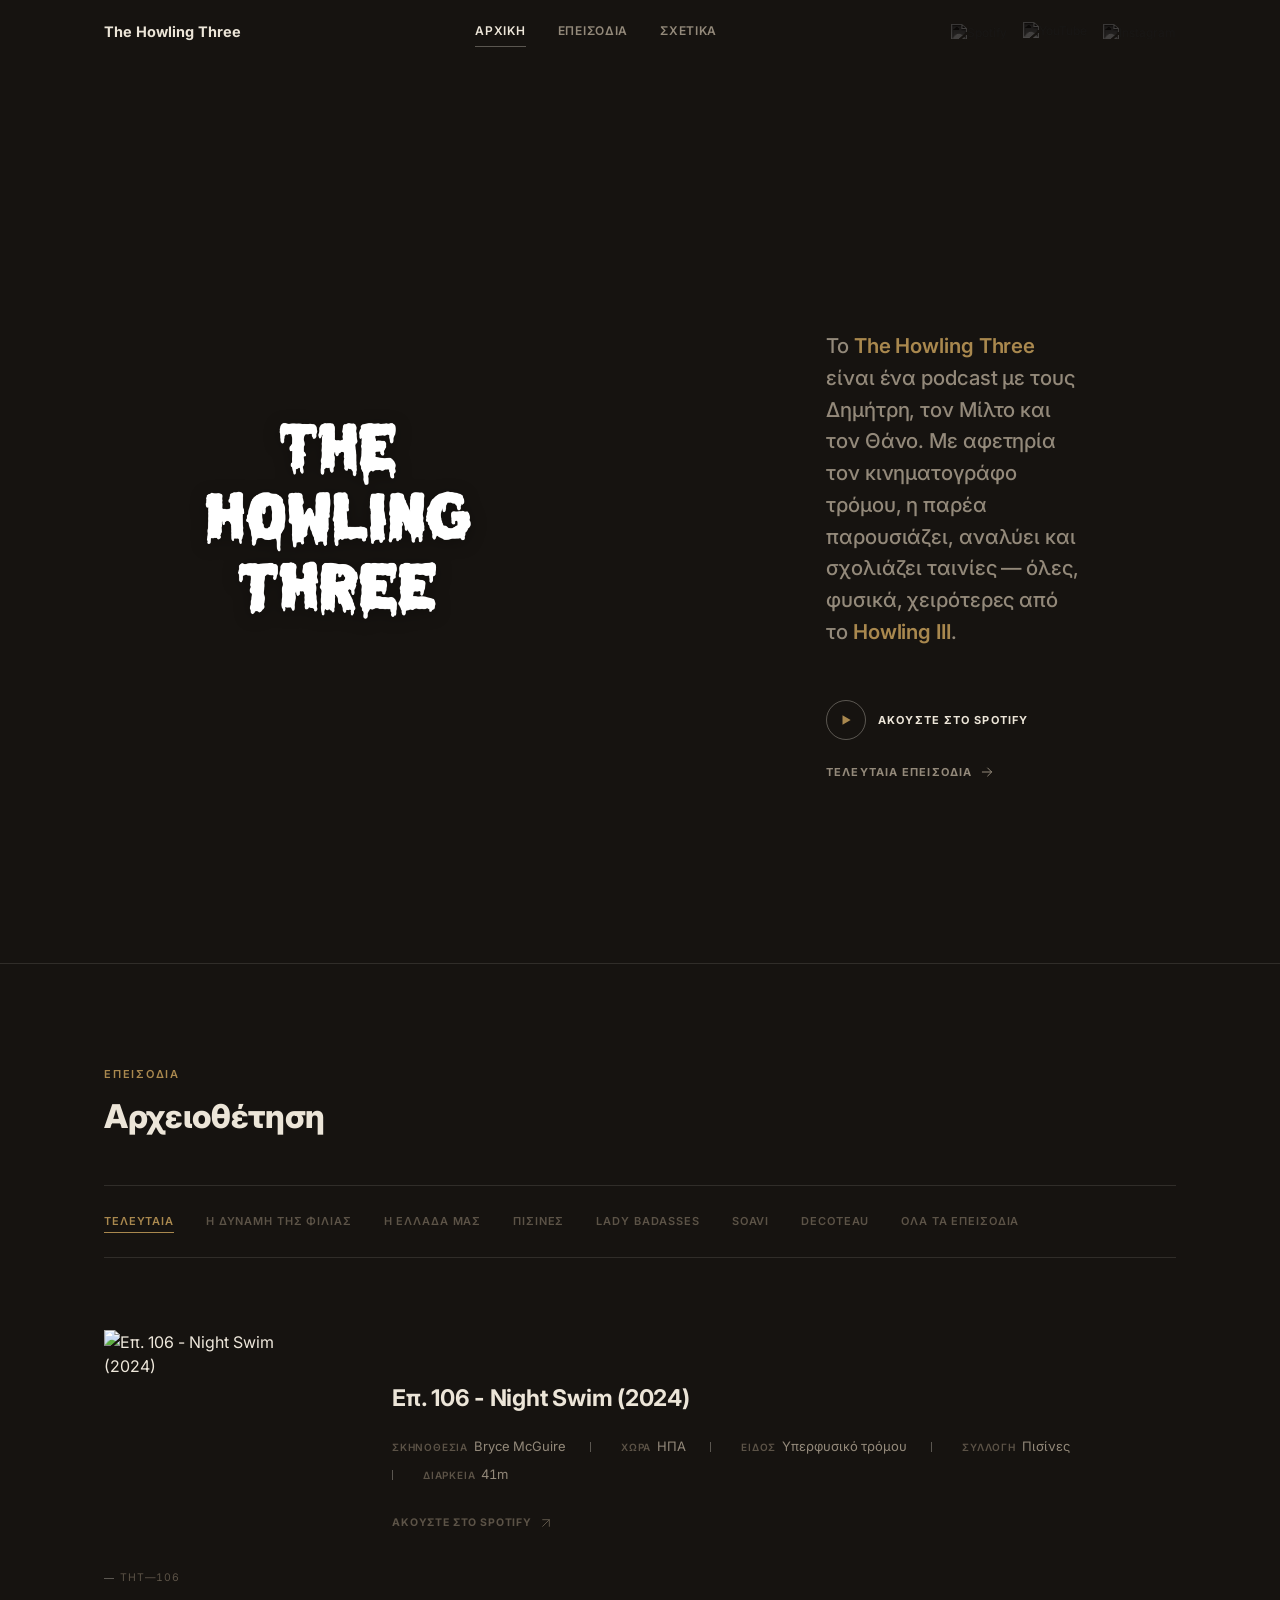
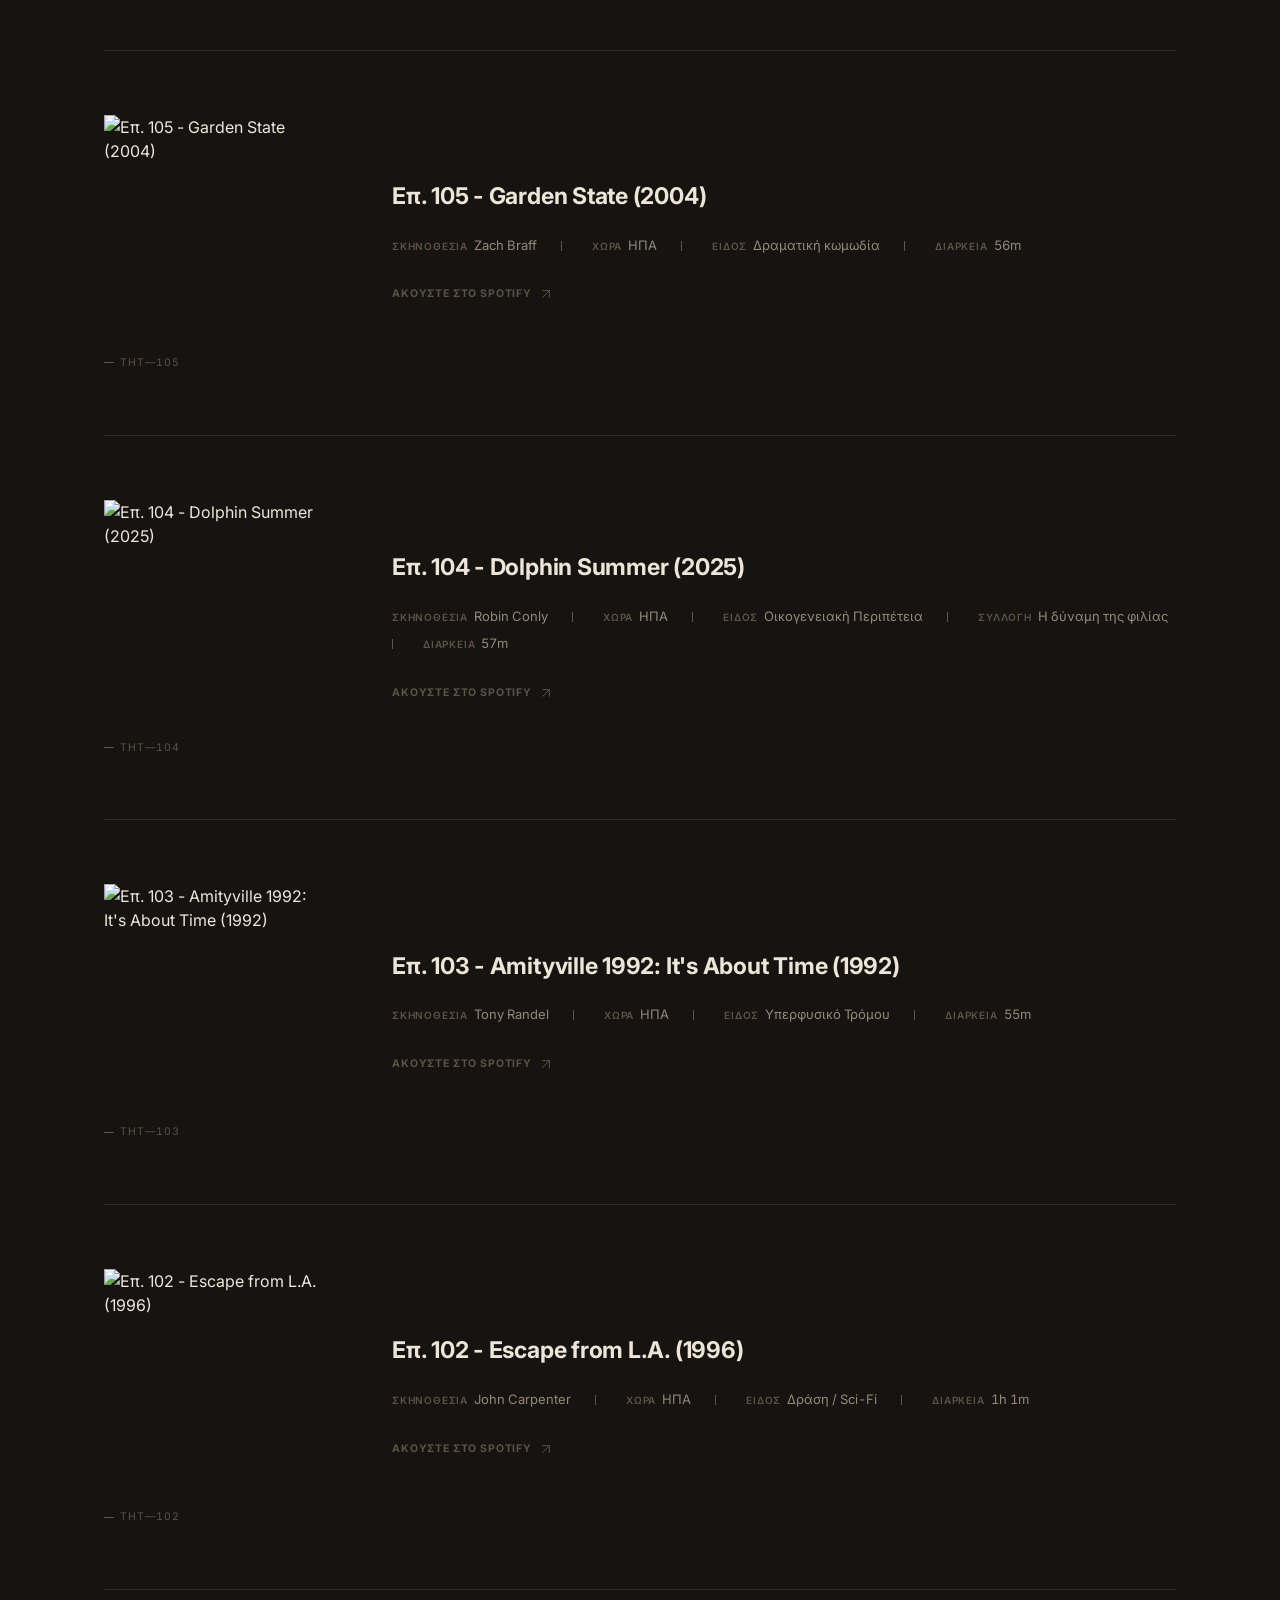
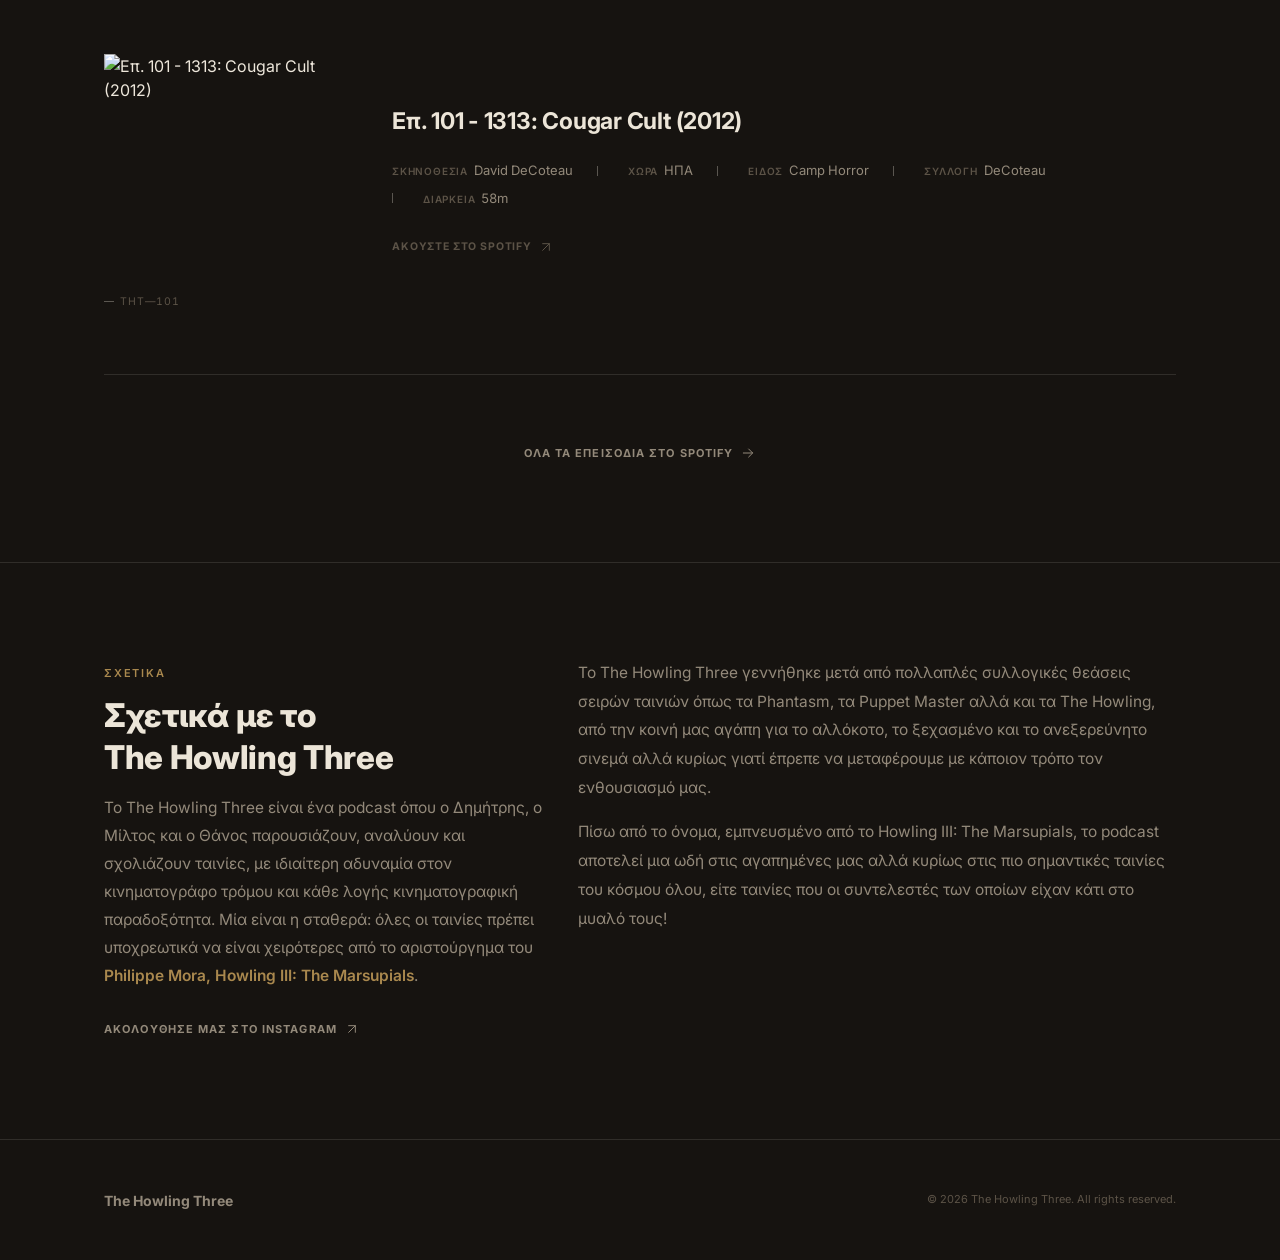
==== commit 46a38e56: "Add episode 106 - Night Swim (2024)" ====
--- a/index.html
+++ b/index.html
@@ -105,6 +105,27 @@
       </div>
 
       <div class="record-list">
+
+        <article class="record reveal" data-collection="pools" data-latest="true">
+          <div class="record-media">
+            <div class="record-frame"><img loading="lazy" src="https://d3t3ozftmdmh3i.cloudfront.net/staging/podcast_uploaded_episode/36414991/36414991-1786461574746-d03239aa965e4.jpg" alt="Επ. 106 - Night Swim (2024)" /></div>
+            <span class="record-id">THT—106</span>
+          </div>
+          <div class="record-body">
+            <h3 class="episode-title">Επ. 106 - Night Swim (2024)</h3>
+            <dl class="record-fields">
+              <div><dt>Σκηνοθεσία</dt><dd>Bryce McGuire</dd></div>
+              <div><dt>Χώρα</dt><dd>ΗΠΑ</dd></div>
+              <div><dt>Είδος</dt><dd>Υπερφυσικό τρόμου</dd></div>
+              <div><dt>Συλλογή</dt><dd>Πισίνες</dd></div>
+              <div><dt>Διάρκεια</dt><dd>41m</dd></div>
+            </dl>
+            <a class="episode-link" href="https://podcasters.spotify.com/pod/show/the-howling-three/episodes/106---Night-Swim-2024-e3n90p9" target="_blank" rel="noopener noreferrer">
+              Ακούστε στο Spotify
+              <svg class="icon" viewBox="0 0 24 24" fill="none" stroke="currentColor" stroke-width="1.5" stroke-linecap="round"><line x1="7" y1="17" x2="17" y2="7"/><polyline points="7 7 17 7 17 17"/></svg>
+            </a>
+          </div>
+        </article>
 
         <article class="record reveal" data-collection="" data-latest="true">
           <div class="record-media">
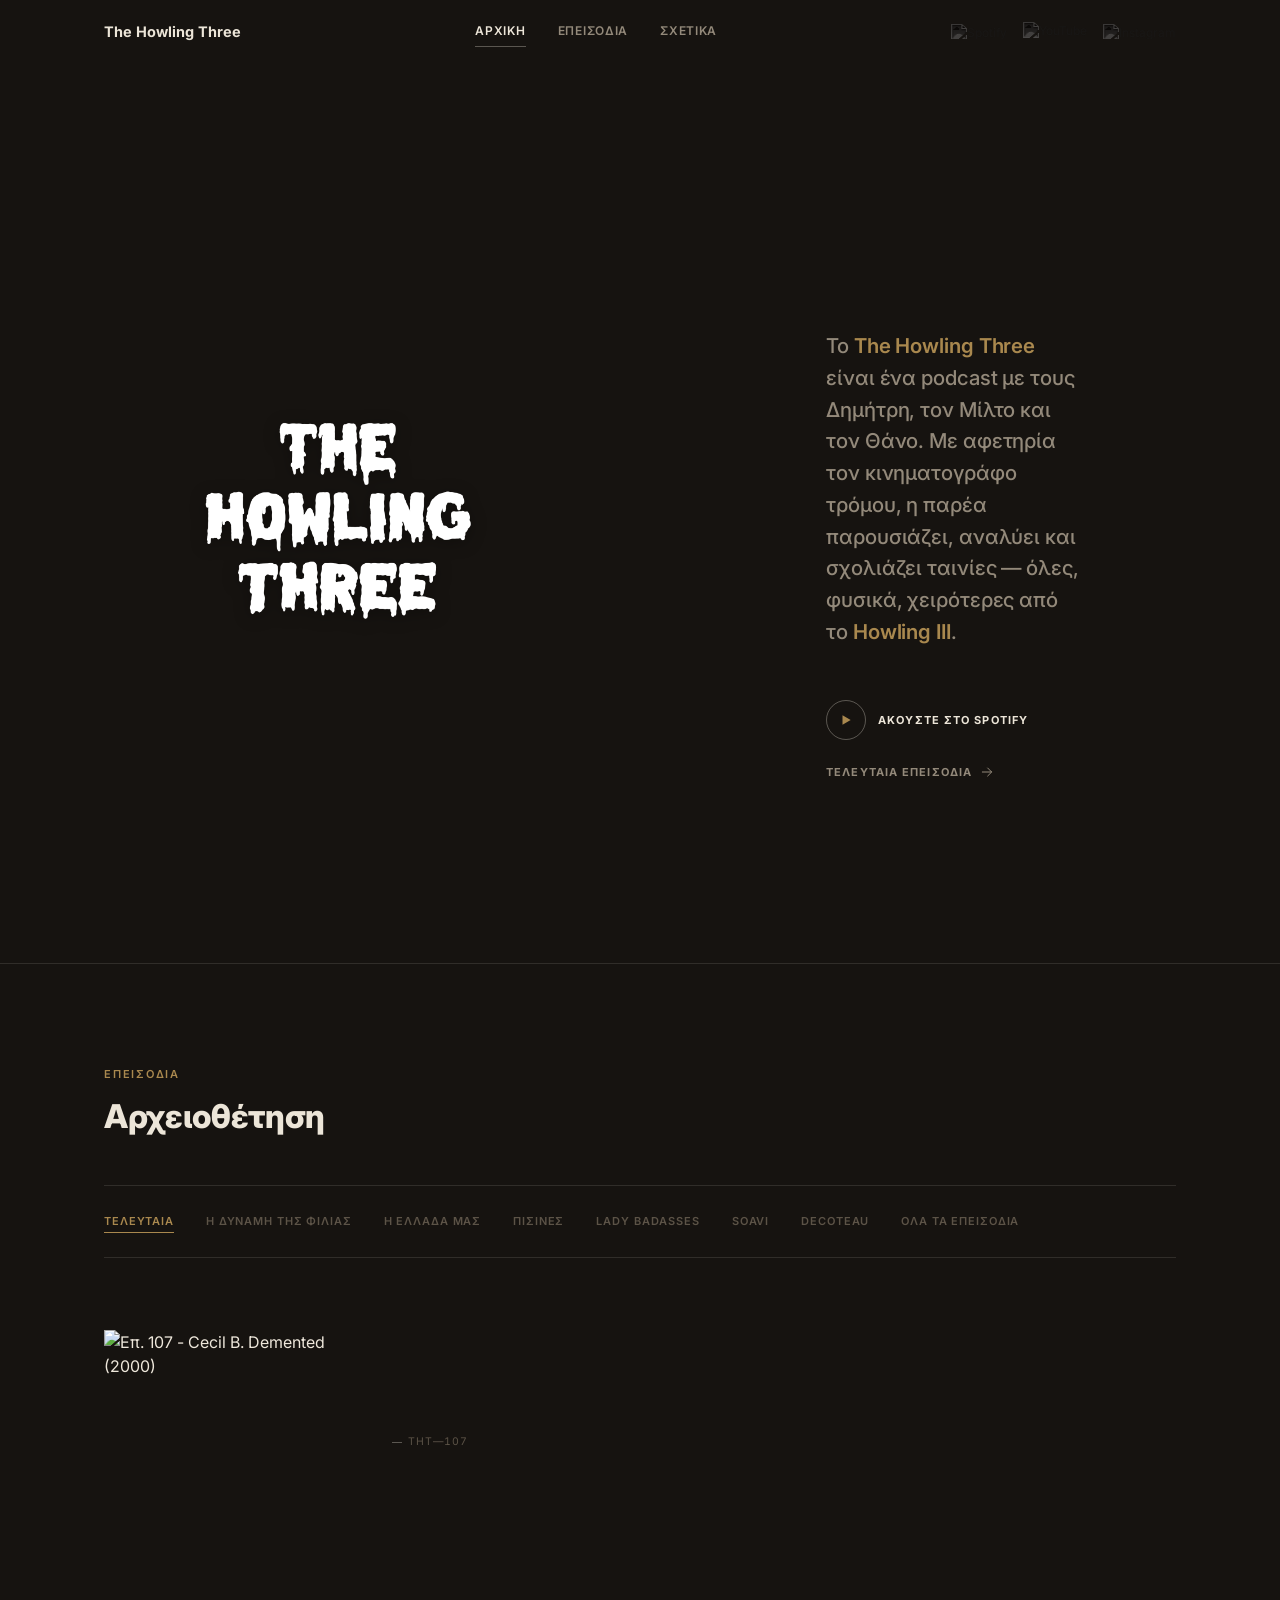
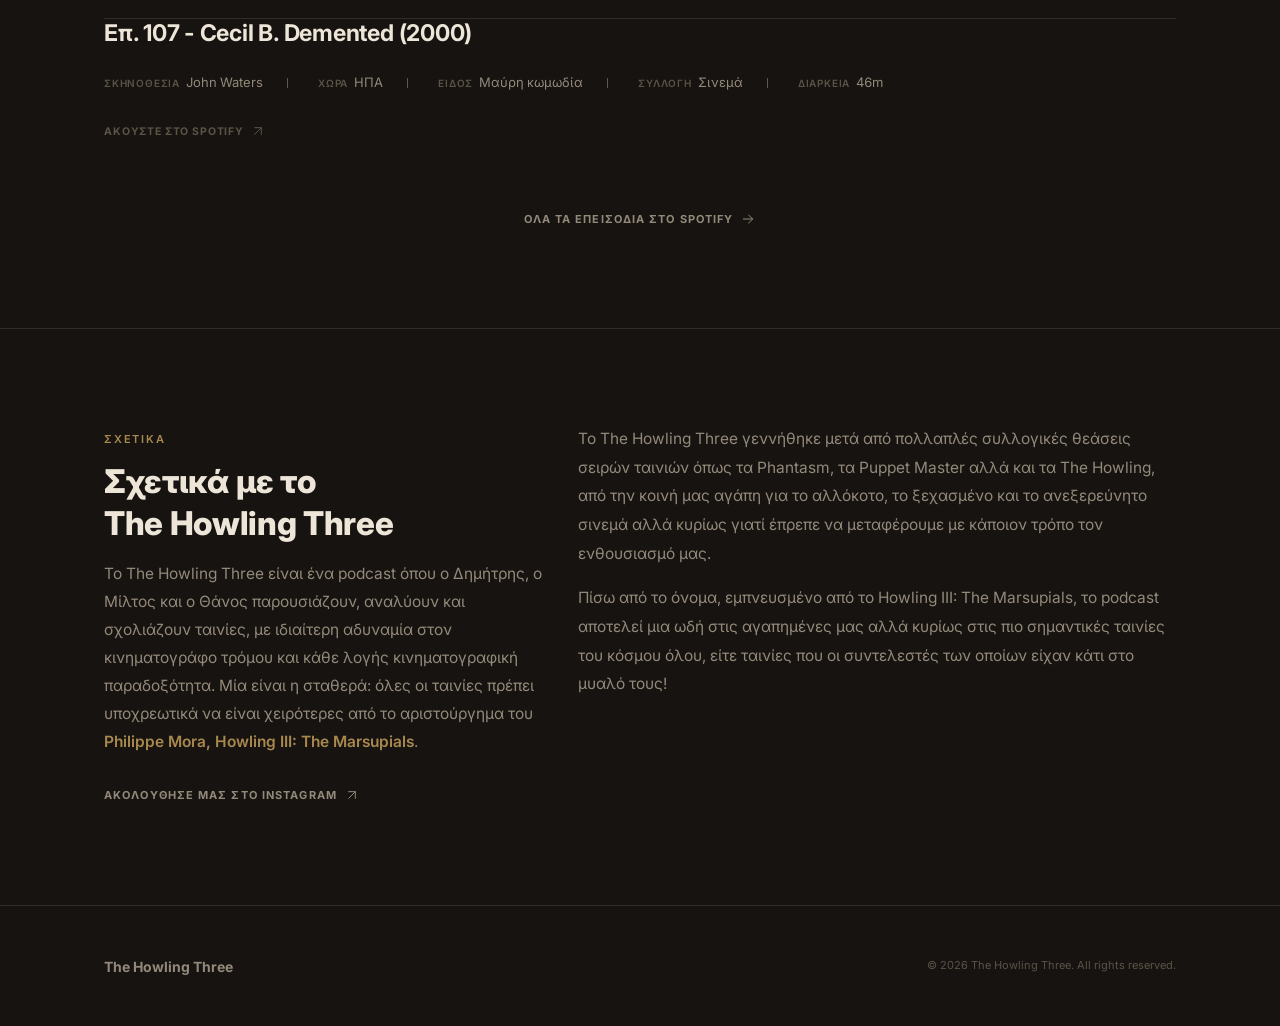
==== commit 0e36a3a3: "Update podcast episodes" ====
--- a/index.html
+++ b/index.html
@@ -106,7 +106,29 @@
 
       <div class="record-list">
 
-        <article class="record reveal" data-collection="pools" data-latest="true">
+
+        <article class="record reveal" data-collection="σινεμά" data-latest="true"
+          <div class="record-media">
+            <div class="record-frame"><img loading="lazy" src="https://d3t3ozftmdmh3i.cloudfront.net/staging/podcast_uploaded_episode/36414991/36414991-1787731430658-34213dca21b6f.jpg" alt="Επ. 107 - Cecil B. Demented (2000)" /></div>
+            <span class="record-id">THT—107</span>
+          </div>
+          <div class="record-body">
+            <h3 class="episode-title">Επ. 107 - Cecil B. Demented (2000)</h3>
+            <dl class="record-fields">
+              <div><dt>Σκηνοθεσία</dt><dd>John Waters</dd></div>
+              <div><dt>Χώρα</dt><dd>ΗΠΑ</dd></div>
+              <div><dt>Είδος</dt><dd>Μαύρη κωμωδία</dd></div>
+              <div><dt>Συλλογή</dt><dd>Σινεμά</dd></div>
+              <div><dt>Διάρκεια</dt><dd>46m</dd></div>
+            </dl>
+            <a class="episode-link" href="https://podcasters.spotify.com/pod/show/the-howling-three/episodes/107---Cecil-B--Demented-2000-e3ntj2a" target="_blank" rel="noopener noreferrer">
+              Ακούστε στο Spotify
+              <svg class="icon" viewBox="0 0 24 24" fill="none" stroke="currentColor" stroke-width="1.5" stroke-linecap="round"><line x1="7" y1="17" x2="17" y2="7"/><polyline points="7 7 17 7 17 17"/></svg>
+            </a>
+          </div>
+        </article>
+
+        <article class="record reveal" data-collection="pools">
           <div class="record-media">
             <div class="record-frame"><img loading="lazy" src="https://d3t3ozftmdmh3i.cloudfront.net/staging/podcast_uploaded_episode/36414991/36414991-1786461574746-d03239aa965e4.jpg" alt="Επ. 106 - Night Swim (2024)" /></div>
             <span class="record-id">THT—106</span>
@@ -127,7 +149,7 @@
           </div>
         </article>
 
-        <article class="record reveal" data-collection="" data-latest="true">
+        <article class="record reveal" data-collection="">
           <div class="record-media">
             <div class="record-frame"><img loading="lazy" src="https://d3t3ozftmdmh3i.cloudfront.net/staging/podcast_uploaded_episode/36414991/36414991-1785154429001-b93d9ac0ad5ac.jpg" alt="Επ. 105 - Garden State (2004)" /></div>
             <span class="record-id">THT—105</span>
@@ -147,7 +169,7 @@
           </div>
         </article>
 
-        <article class="record reveal" data-collection="friendship" data-latest="true">
+        <article class="record reveal" data-collection="friendship">
           <div class="record-media">
             <div class="record-frame"><img loading="lazy" src="https://d3t3ozftmdmh3i.cloudfront.net/staging/podcast_uploaded_episode/36414991/36414991-1784044667336-2f34a55051806.jpg" alt="Επ. 104 - Dolphin Summer (2025)" /></div>
             <span class="record-id">THT—104</span>
@@ -168,7 +190,7 @@
           </div>
         </article>
 
-        <article class="record reveal" data-collection="" data-latest="true">
+        <article class="record reveal" data-collection="">
           <div class="record-media">
             <div class="record-frame"><img loading="lazy" src="https://d3t3ozftmdmh3i.cloudfront.net/staging/podcast_uploaded_episode/36414991/36414991-1782914241206-0199177a675be.jpg" alt="Επ. 103 - Amityville 1992: It's About Time (1992)" /></div>
             <span class="record-id">THT—103</span>
@@ -188,7 +210,7 @@
           </div>
         </article>
 
-        <article class="record reveal" data-collection="" data-latest="true">
+        <article class="record reveal" data-collection="">
           <div class="record-media">
             <div class="record-frame"><img loading="lazy" src="https://d3t3ozftmdmh3i.cloudfront.net/staging/podcast_uploaded_episode/36414991/36414991-1781683620341-6bb32a9035fbe.jpg" alt="Επ. 102 - Escape from L.A. (1996)" /></div>
             <span class="record-id">THT—102</span>
@@ -208,7 +230,7 @@
           </div>
         </article>
 
-        <article class="record reveal" data-collection="decoteau" data-latest="true">
+        <article class="record reveal" data-collection="decoteau">
           <div class="record-media">
             <div class="record-frame"><img loading="lazy" src="https://d3t3ozftmdmh3i.cloudfront.net/staging/podcast_uploaded_episode/36414991/36414991-1780662710565-4dc11e3cd851e.jpg" alt="Επ. 101 - 1313: Cougar Cult (2012)" /></div>
             <span class="record-id">THT—101</span>
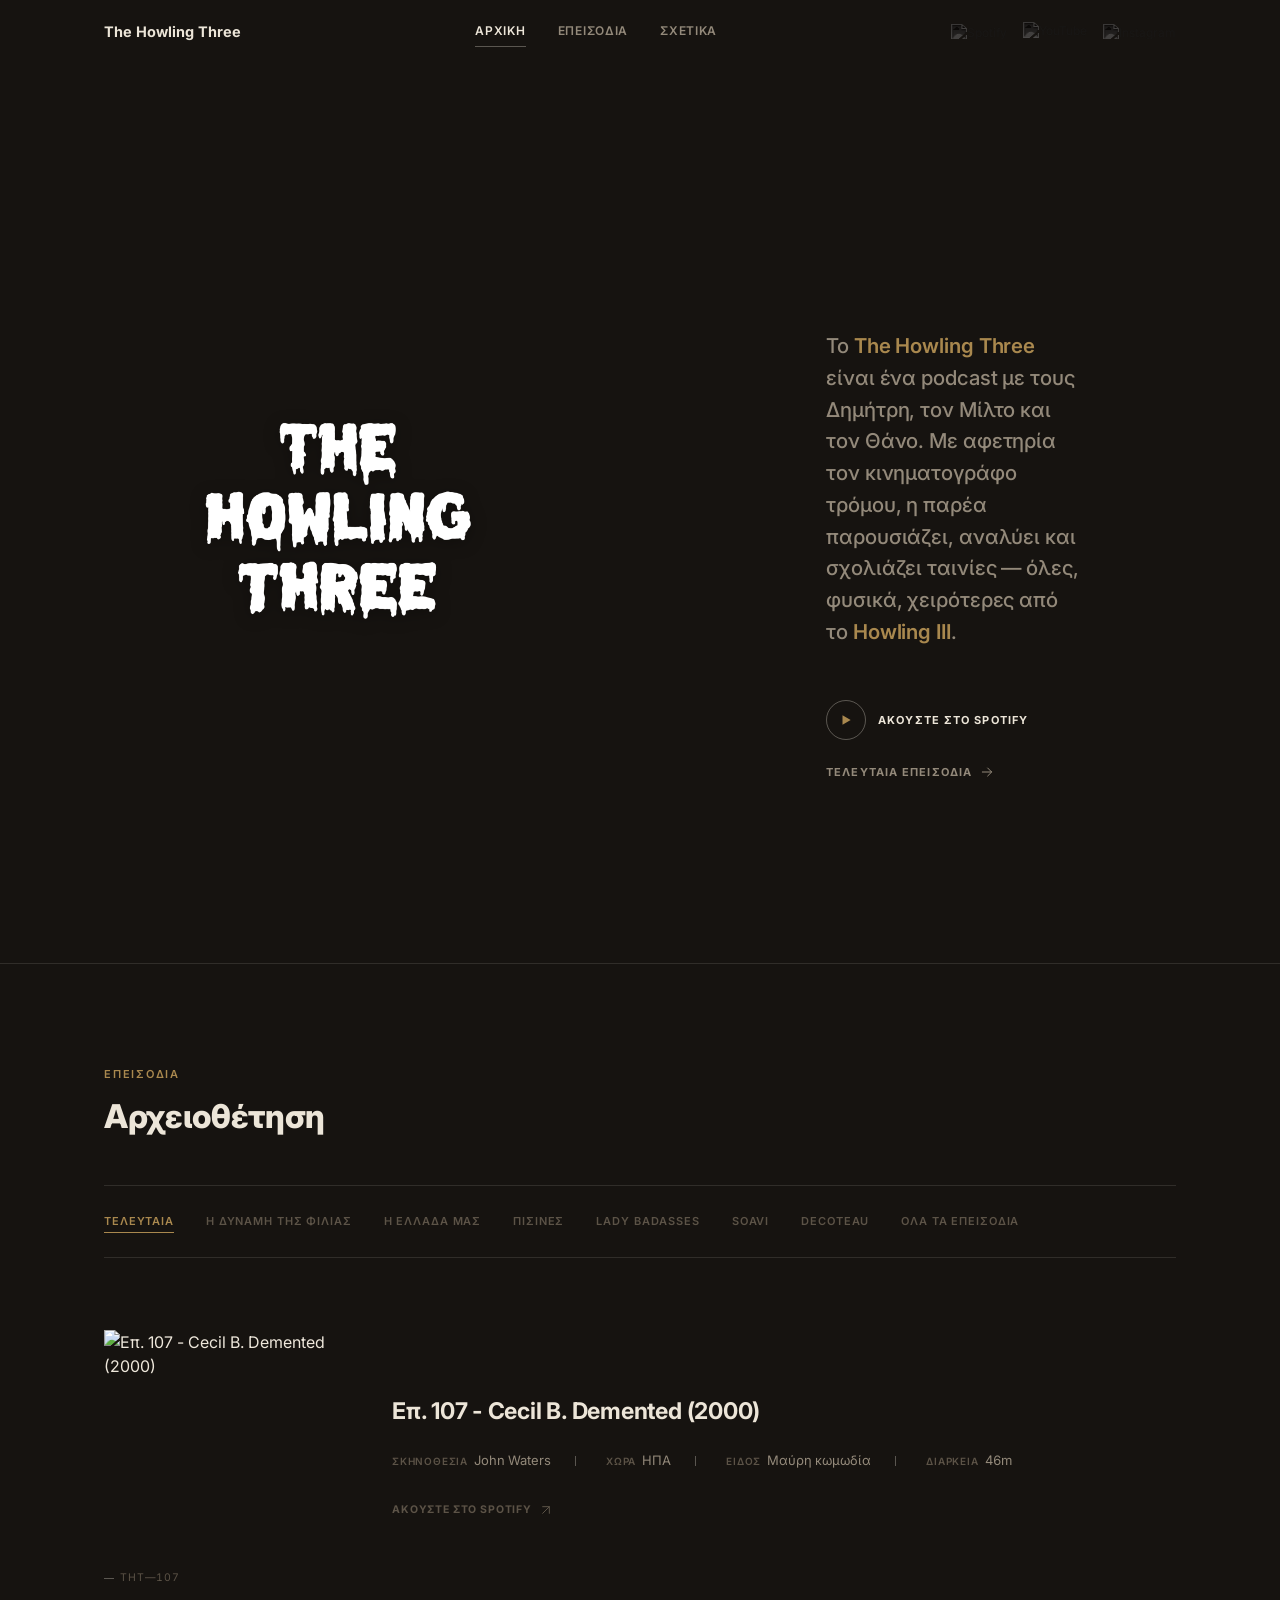
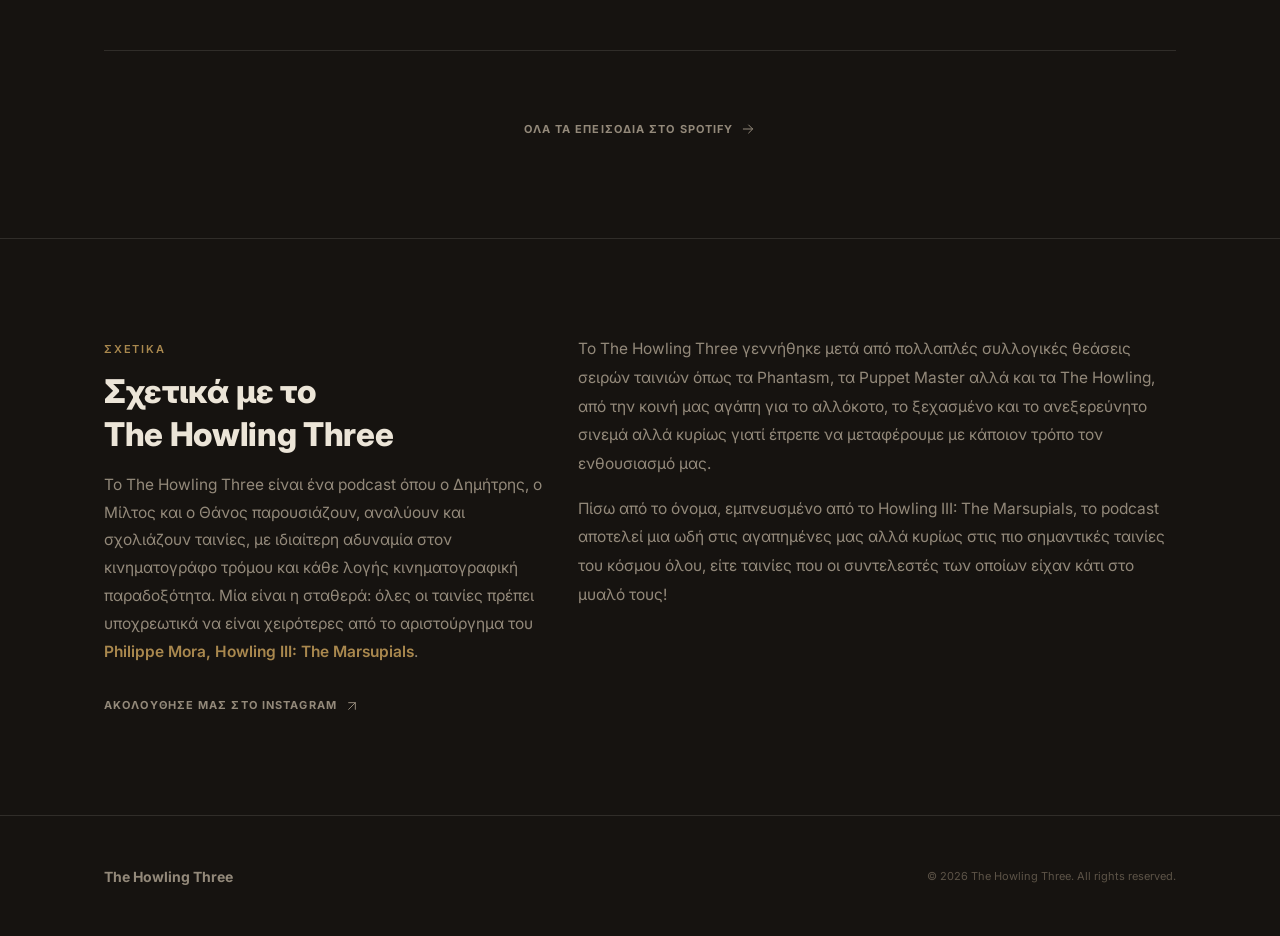
==== commit 0d990beb: "Fix malformed markup and invalid collection on episode 107 The auto-generated entry for THT-107 had " ====
--- a/index.html
+++ b/index.html
@@ -106,8 +106,7 @@
 
       <div class="record-list">
 
-
-        <article class="record reveal" data-collection="σινεμά" data-latest="true"
+        <article class="record reveal" data-collection="" data-latest="true">
           <div class="record-media">
             <div class="record-frame"><img loading="lazy" src="https://d3t3ozftmdmh3i.cloudfront.net/staging/podcast_uploaded_episode/36414991/36414991-1787731430658-34213dca21b6f.jpg" alt="Επ. 107 - Cecil B. Demented (2000)" /></div>
             <span class="record-id">THT—107</span>
@@ -118,7 +117,6 @@
               <div><dt>Σκηνοθεσία</dt><dd>John Waters</dd></div>
               <div><dt>Χώρα</dt><dd>ΗΠΑ</dd></div>
               <div><dt>Είδος</dt><dd>Μαύρη κωμωδία</dd></div>
-              <div><dt>Συλλογή</dt><dd>Σινεμά</dd></div>
               <div><dt>Διάρκεια</dt><dd>46m</dd></div>
             </dl>
             <a class="episode-link" href="https://podcasters.spotify.com/pod/show/the-howling-three/episodes/107---Cecil-B--Demented-2000-e3ntj2a" target="_blank" rel="noopener noreferrer">
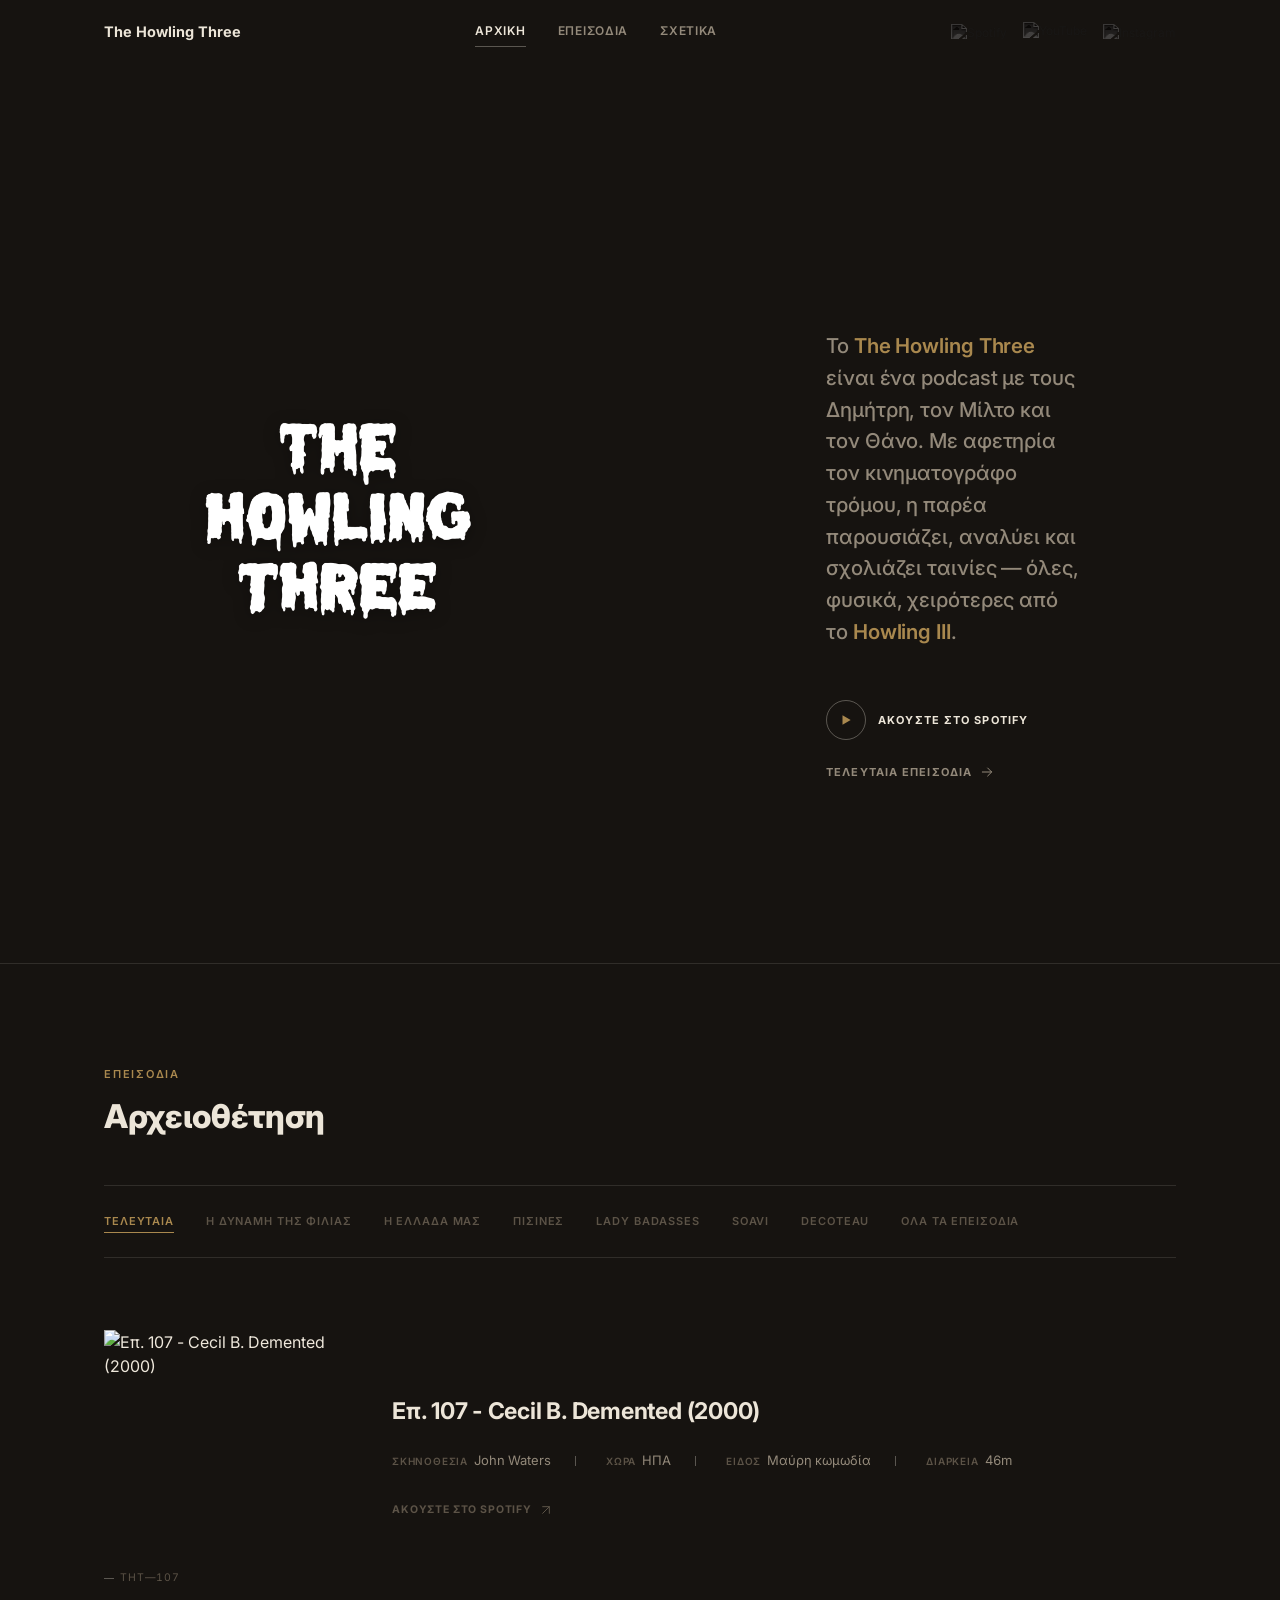
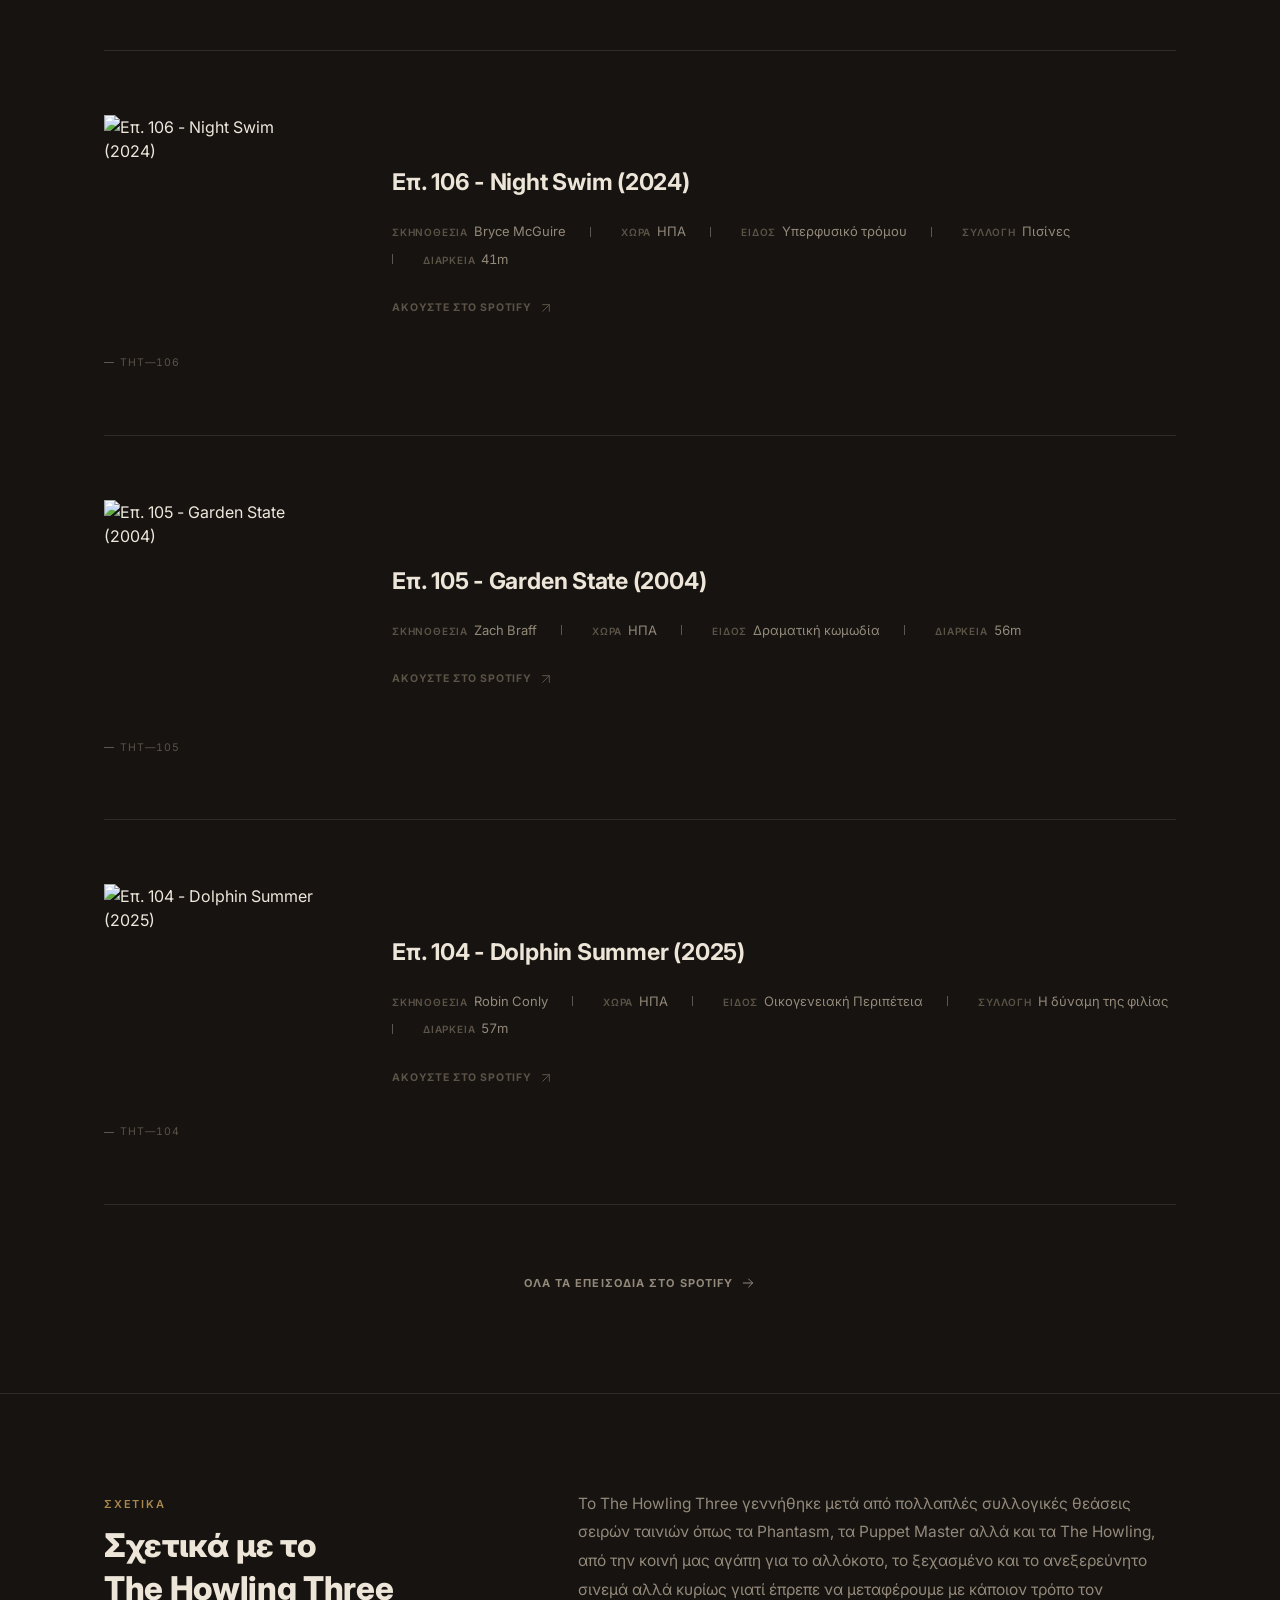
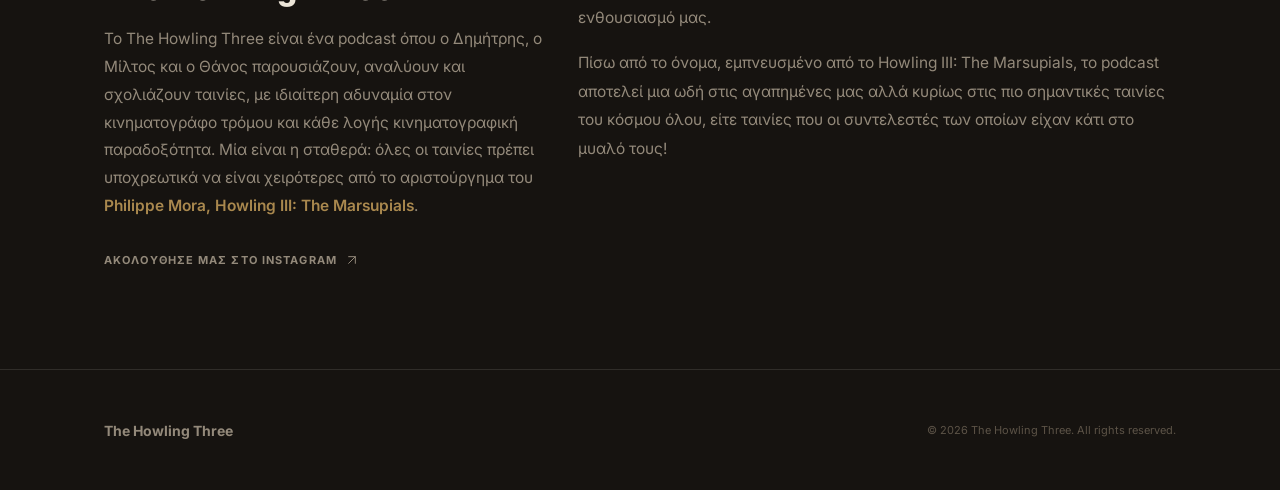
==== commit e02fa21f: "Restore 4-episode latest window; support multi-collection tagging The single-episode "latest" script" ====
--- a/index.html
+++ b/index.html
@@ -126,7 +126,7 @@
           </div>
         </article>
 
-        <article class="record reveal" data-collection="pools">
+        <article class="record reveal" data-collection="pools" data-latest="true">
           <div class="record-media">
             <div class="record-frame"><img loading="lazy" src="https://d3t3ozftmdmh3i.cloudfront.net/staging/podcast_uploaded_episode/36414991/36414991-1786461574746-d03239aa965e4.jpg" alt="Επ. 106 - Night Swim (2024)" /></div>
             <span class="record-id">THT—106</span>
@@ -147,7 +147,7 @@
           </div>
         </article>
 
-        <article class="record reveal" data-collection="">
+        <article class="record reveal" data-collection="" data-latest="true">
           <div class="record-media">
             <div class="record-frame"><img loading="lazy" src="https://d3t3ozftmdmh3i.cloudfront.net/staging/podcast_uploaded_episode/36414991/36414991-1785154429001-b93d9ac0ad5ac.jpg" alt="Επ. 105 - Garden State (2004)" /></div>
             <span class="record-id">THT—105</span>
@@ -167,7 +167,7 @@
           </div>
         </article>
 
-        <article class="record reveal" data-collection="friendship">
+        <article class="record reveal" data-collection="friendship" data-latest="true">
           <div class="record-media">
             <div class="record-frame"><img loading="lazy" src="https://d3t3ozftmdmh3i.cloudfront.net/staging/podcast_uploaded_episode/36414991/36414991-1784044667336-2f34a55051806.jpg" alt="Επ. 104 - Dolphin Summer (2025)" /></div>
             <span class="record-id">THT—104</span>
@@ -1042,7 +1042,7 @@
           </div>
         </article>
 
-        <article class="record reveal" data-collection="greece">
+        <article class="record reveal" data-collection="greece friendship">
           <div class="record-media">
             <div class="record-frame record-frame--yt"><img loading="lazy" src="https://i.ytimg.com/vi/JtmuVF3S7Fc/maxresdefault.jpg" alt="Επ. 61 - Tsatsiki, Mum and the Policeman (1999)" /></div>
             <span class="record-id">THT—061</span>
@@ -1053,7 +1053,7 @@
               <div><dt>Σκηνοθεσία</dt><dd>Ella Lemhagen</dd></div>
               <div><dt>Χώρα</dt><dd>Σουηδία</dd></div>
               <div><dt>Είδος</dt><dd>Οικογενειακή κωμωδία</dd></div>
-              <div><dt>Συλλογή</dt><dd>Η Ελλάδα μας</dd></div>
+              <div><dt>Συλλογή</dt><dd>Η Ελλάδα μας / Η δύναμη της φιλίας</dd></div>
               <div><dt>Διάρκεια</dt><dd>43m</dd></div>
             </dl>
             <a class="episode-link" href="https://open.spotify.com/episode/0nffRDmijT0Nn7HIHmCau6" target="_blank" rel="noopener noreferrer">
@@ -2415,7 +2415,7 @@
             ? true
             : target === "latest"
             ? record.getAttribute("data-latest") === "true"
-            : record.getAttribute("data-collection") === target;
+            : (record.getAttribute("data-collection") || "").split(/\s+/).indexOf(target) !== -1;
         record.classList.toggle("is-filtered-out", !match);
       });
     }
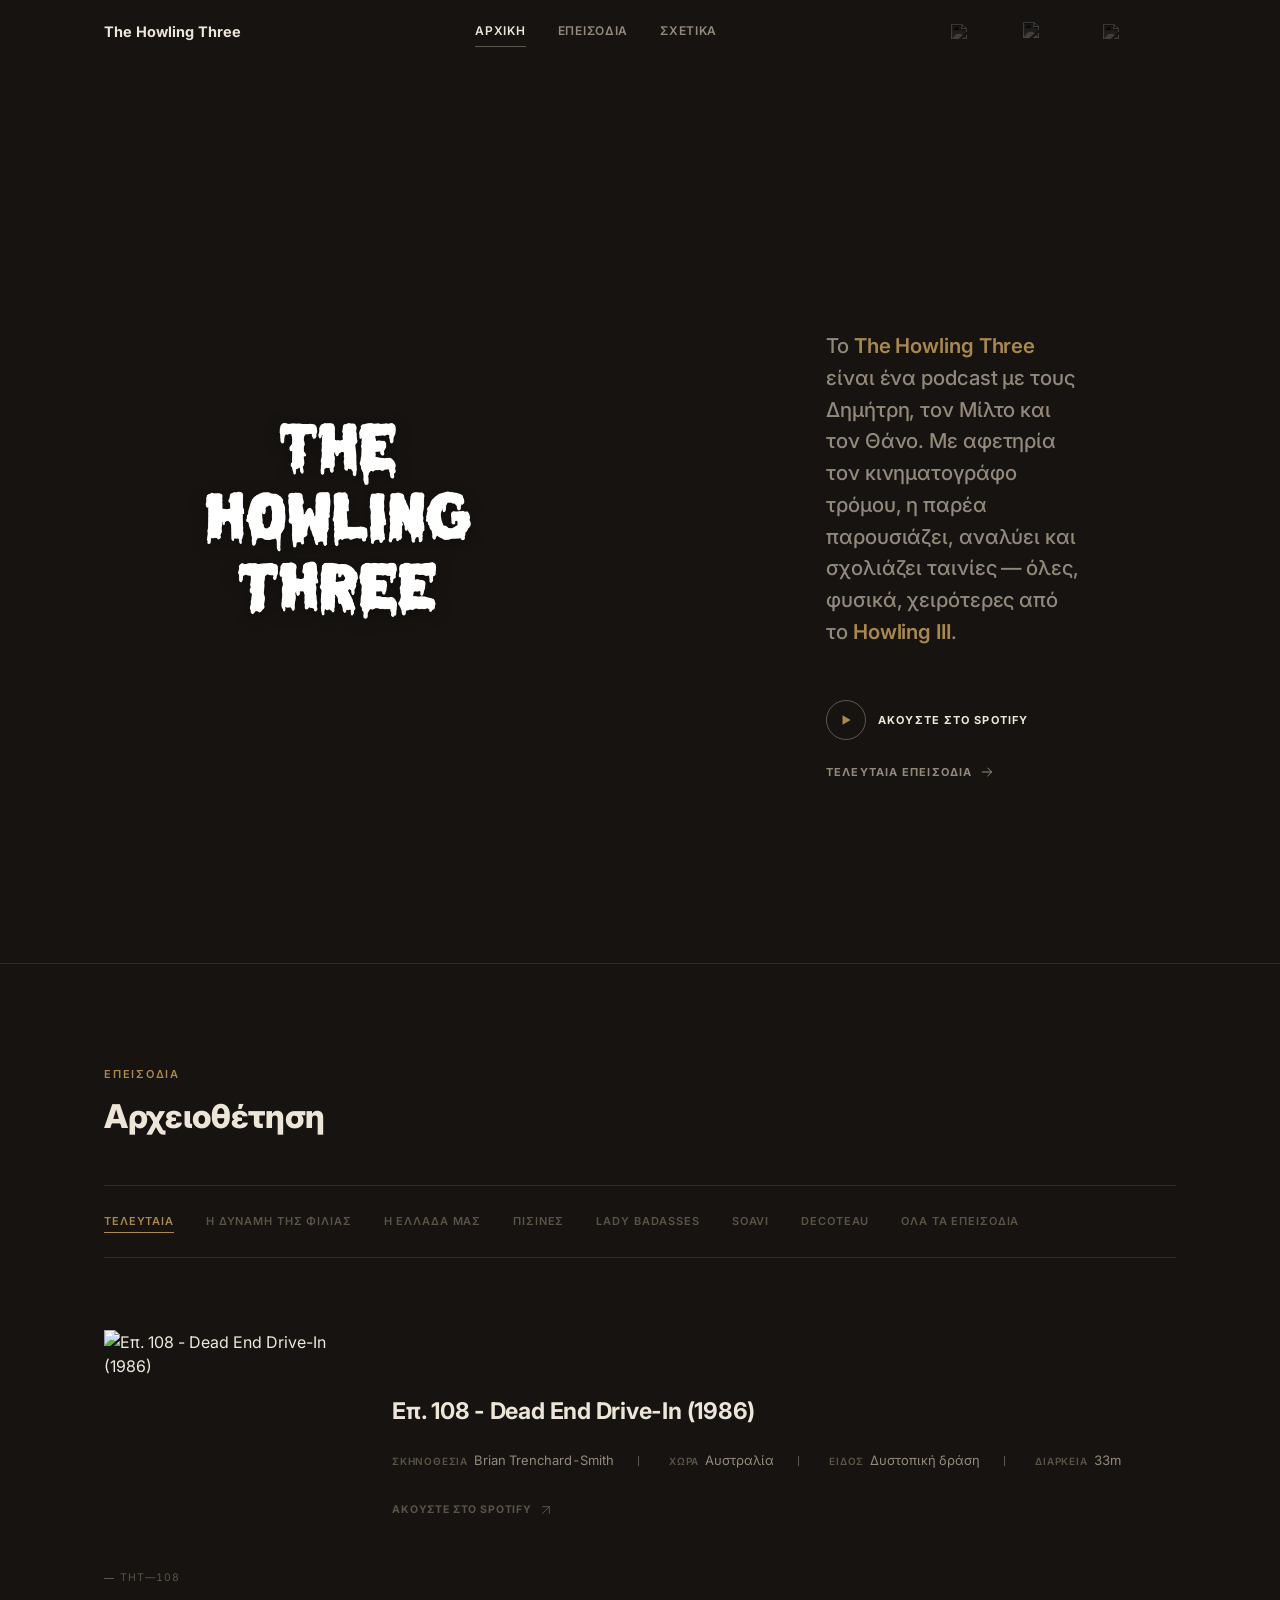
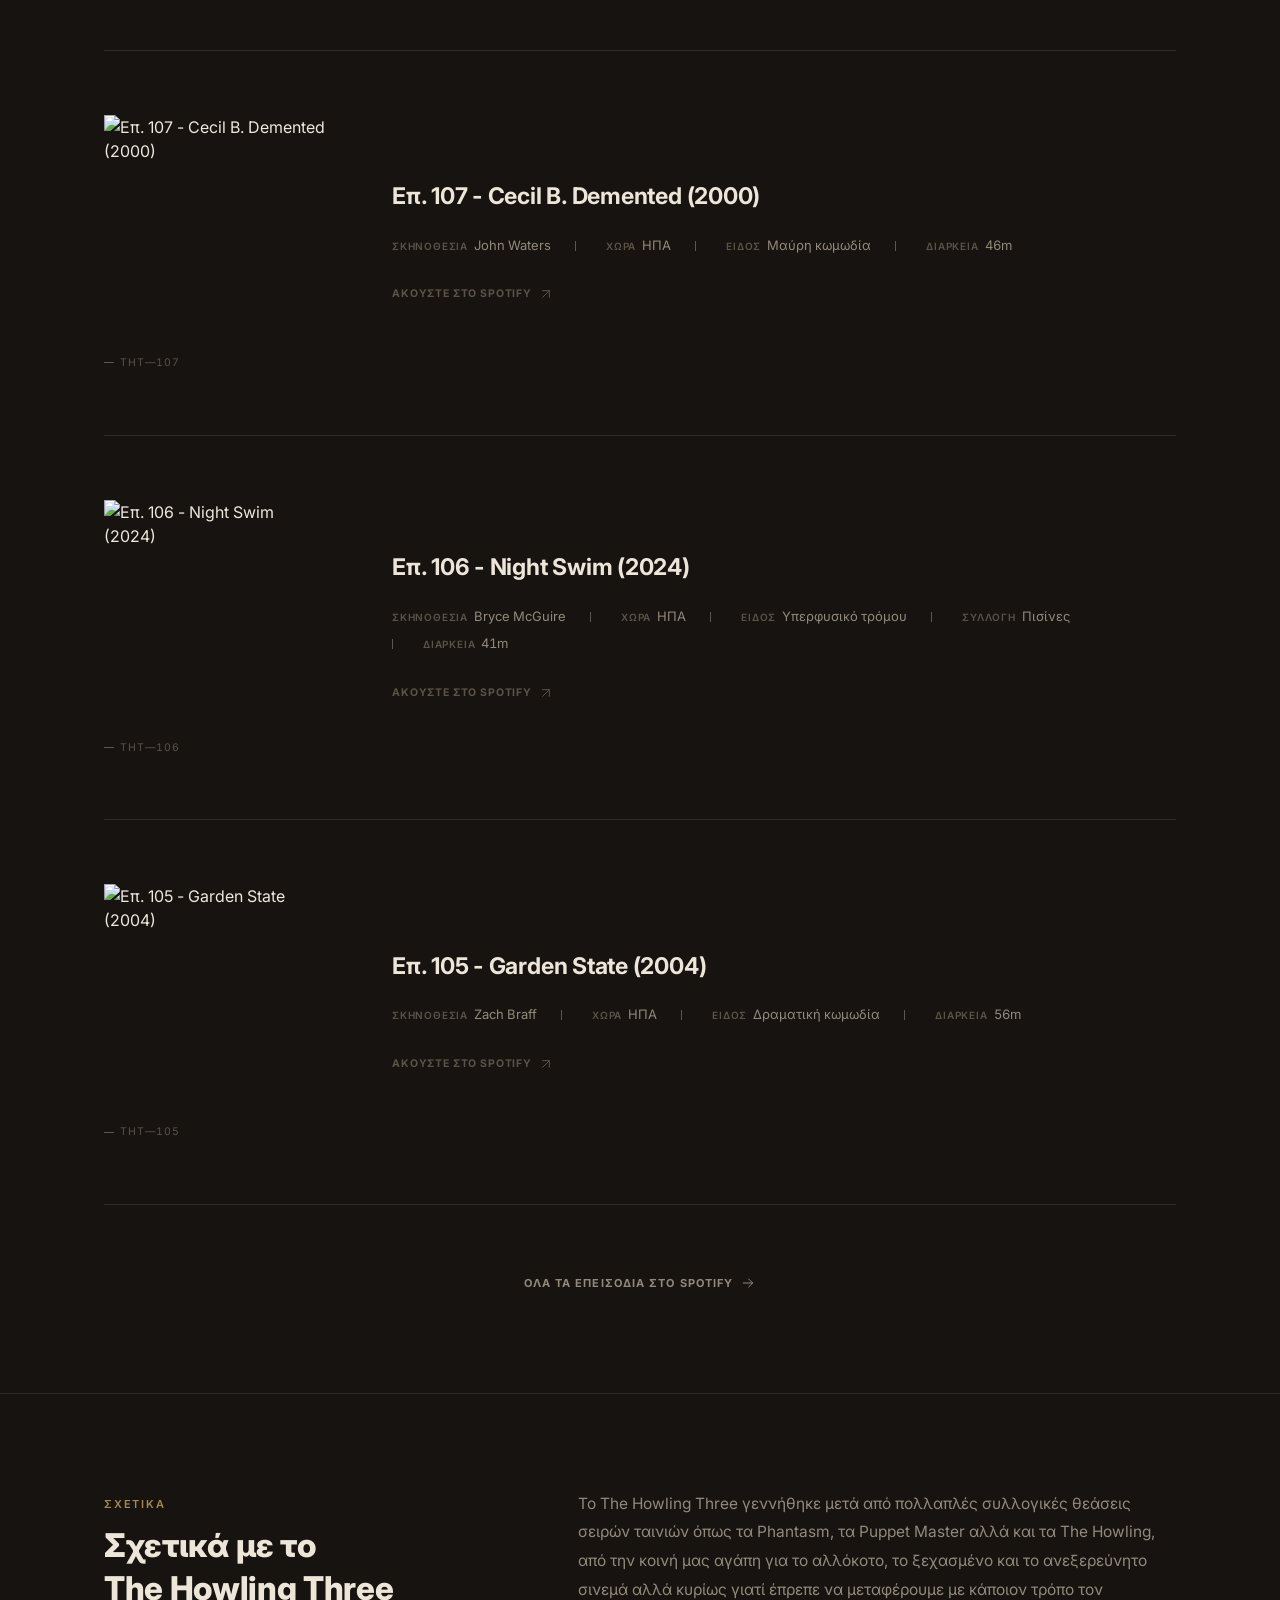
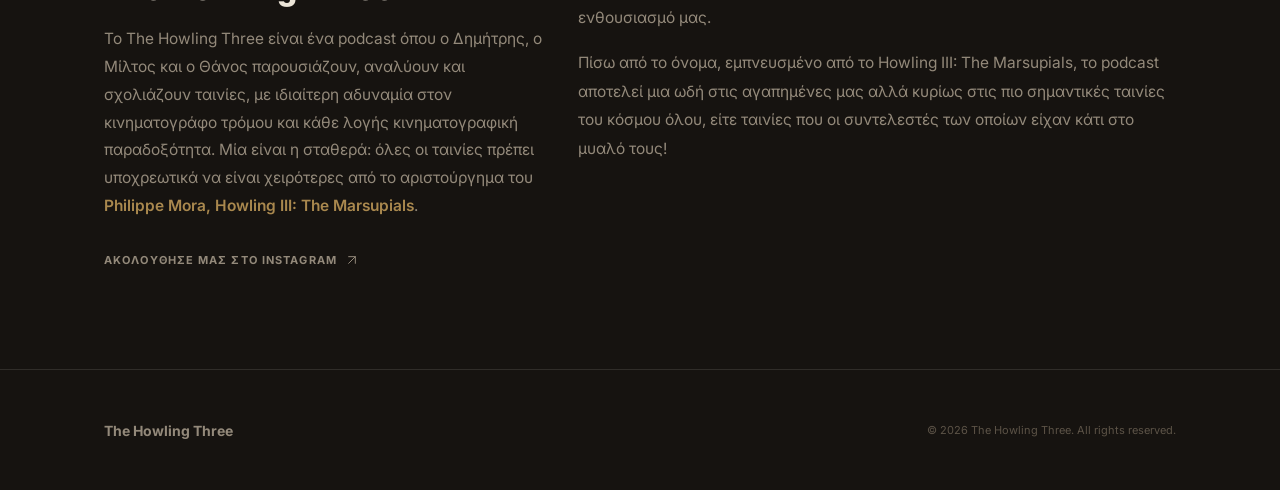
==== commit 61712675: "Add episode 108 - Dead End Drive-In (1986)" ====
--- a/index.html
+++ b/index.html
@@ -108,6 +108,26 @@
 
         <article class="record reveal" data-collection="" data-latest="true">
           <div class="record-media">
+            <div class="record-frame"><img loading="lazy" src="https://d3t3ozftmdmh3i.cloudfront.net/staging/podcast_uploaded_episode/36414991/36414991-1788795605279-e89ac6d9a8e48.jpg" alt="Επ. 108 - Dead End Drive-In (1986)" /></div>
+            <span class="record-id">THT—108</span>
+          </div>
+          <div class="record-body">
+            <h3 class="episode-title">Επ. 108 - Dead End Drive-In (1986)</h3>
+            <dl class="record-fields">
+              <div><dt>Σκηνοθεσία</dt><dd>Brian Trenchard-Smith</dd></div>
+              <div><dt>Χώρα</dt><dd>Αυστραλία</dd></div>
+              <div><dt>Είδος</dt><dd>Δυστοπική δράση</dd></div>
+              <div><dt>Διάρκεια</dt><dd>33m</dd></div>
+            </dl>
+            <a class="episode-link" href="https://podcasters.spotify.com/pod/show/the-howling-three/episodes/108---Dead-End-Drive-In-1986-e3ofj8e" target="_blank" rel="noopener noreferrer">
+              Ακούστε στο Spotify
+              <svg class="icon" viewBox="0 0 24 24" fill="none" stroke="currentColor" stroke-width="1.5" stroke-linecap="round"><line x1="7" y1="17" x2="17" y2="7"/><polyline points="7 7 17 7 17 17"/></svg>
+            </a>
+          </div>
+        </article>
+
+        <article class="record reveal" data-collection="" data-latest="true">
+          <div class="record-media">
             <div class="record-frame"><img loading="lazy" src="https://d3t3ozftmdmh3i.cloudfront.net/staging/podcast_uploaded_episode/36414991/36414991-1787731430658-34213dca21b6f.jpg" alt="Επ. 107 - Cecil B. Demented (2000)" /></div>
             <span class="record-id">THT—107</span>
           </div>
@@ -167,7 +187,7 @@
           </div>
         </article>
 
-        <article class="record reveal" data-collection="friendship" data-latest="true">
+        <article class="record reveal" data-collection="friendship">
           <div class="record-media">
             <div class="record-frame"><img loading="lazy" src="https://d3t3ozftmdmh3i.cloudfront.net/staging/podcast_uploaded_episode/36414991/36414991-1784044667336-2f34a55051806.jpg" alt="Επ. 104 - Dolphin Summer (2025)" /></div>
             <span class="record-id">THT—104</span>
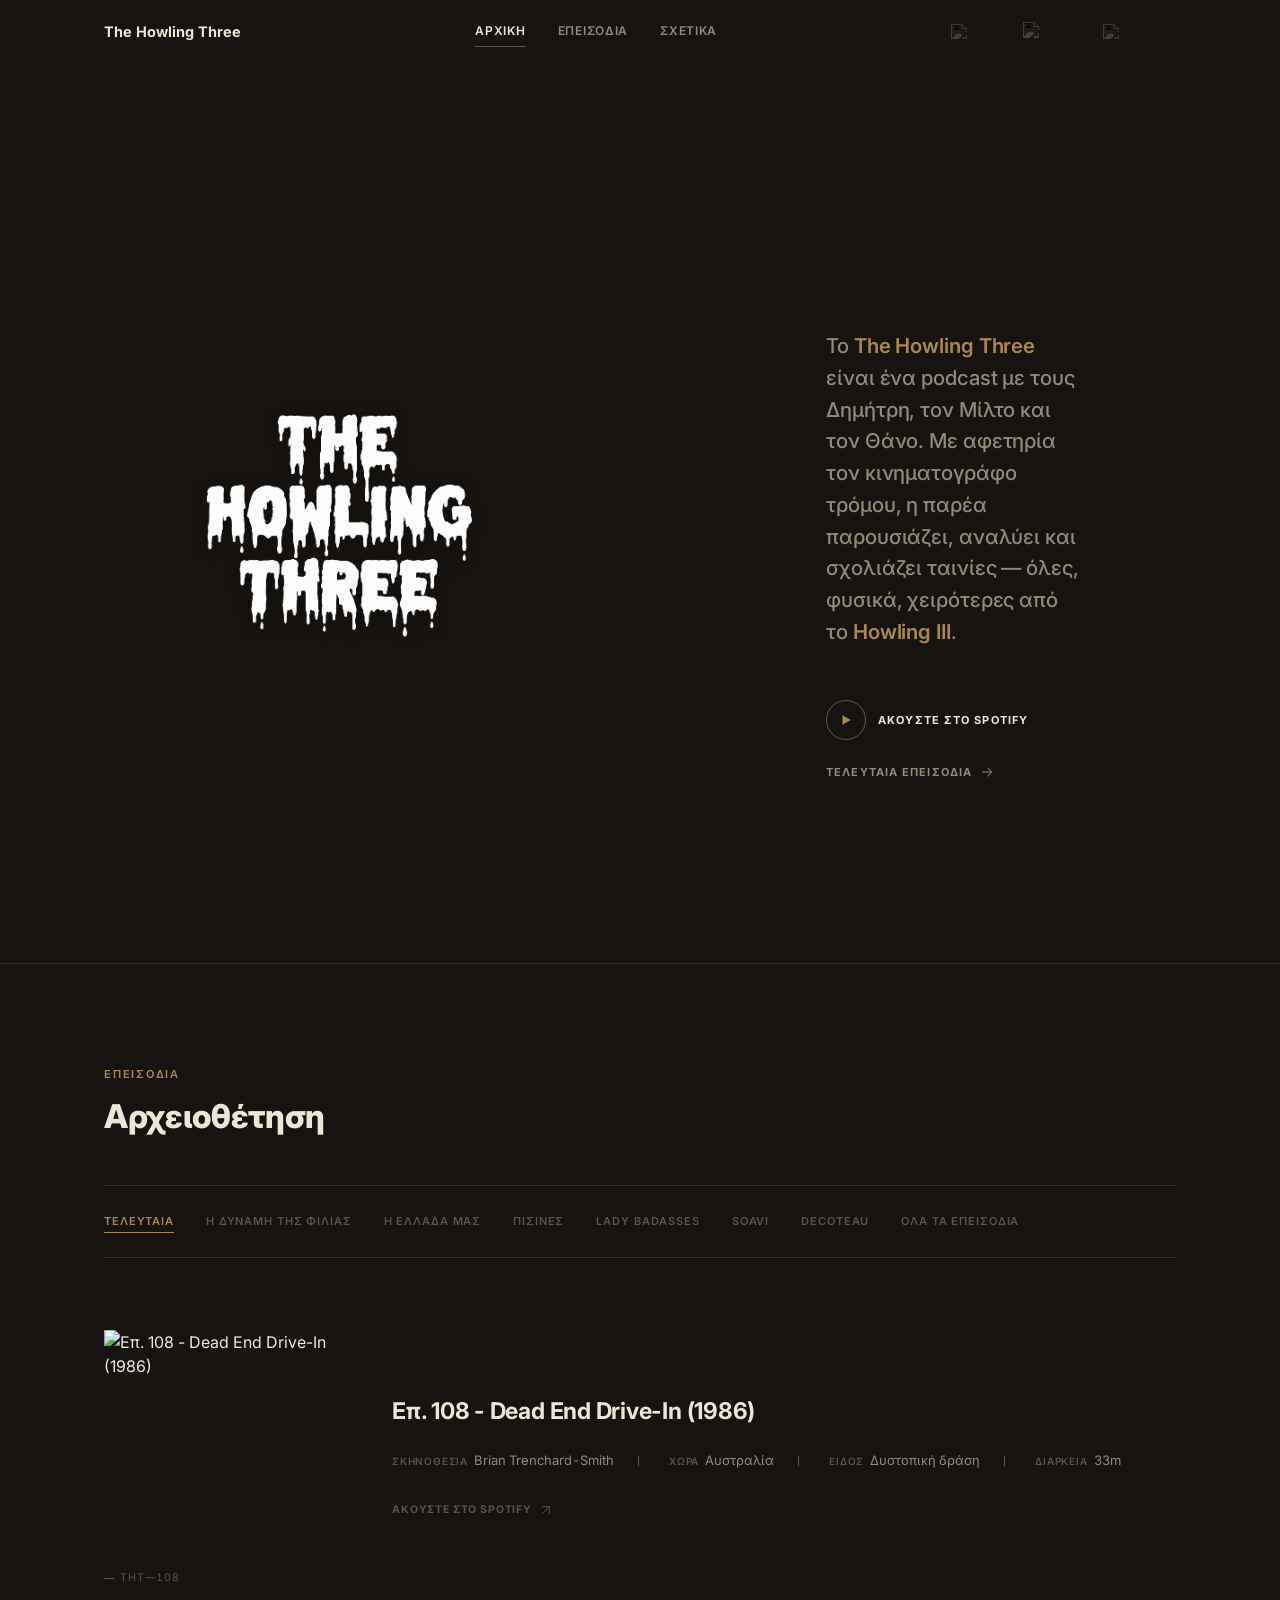
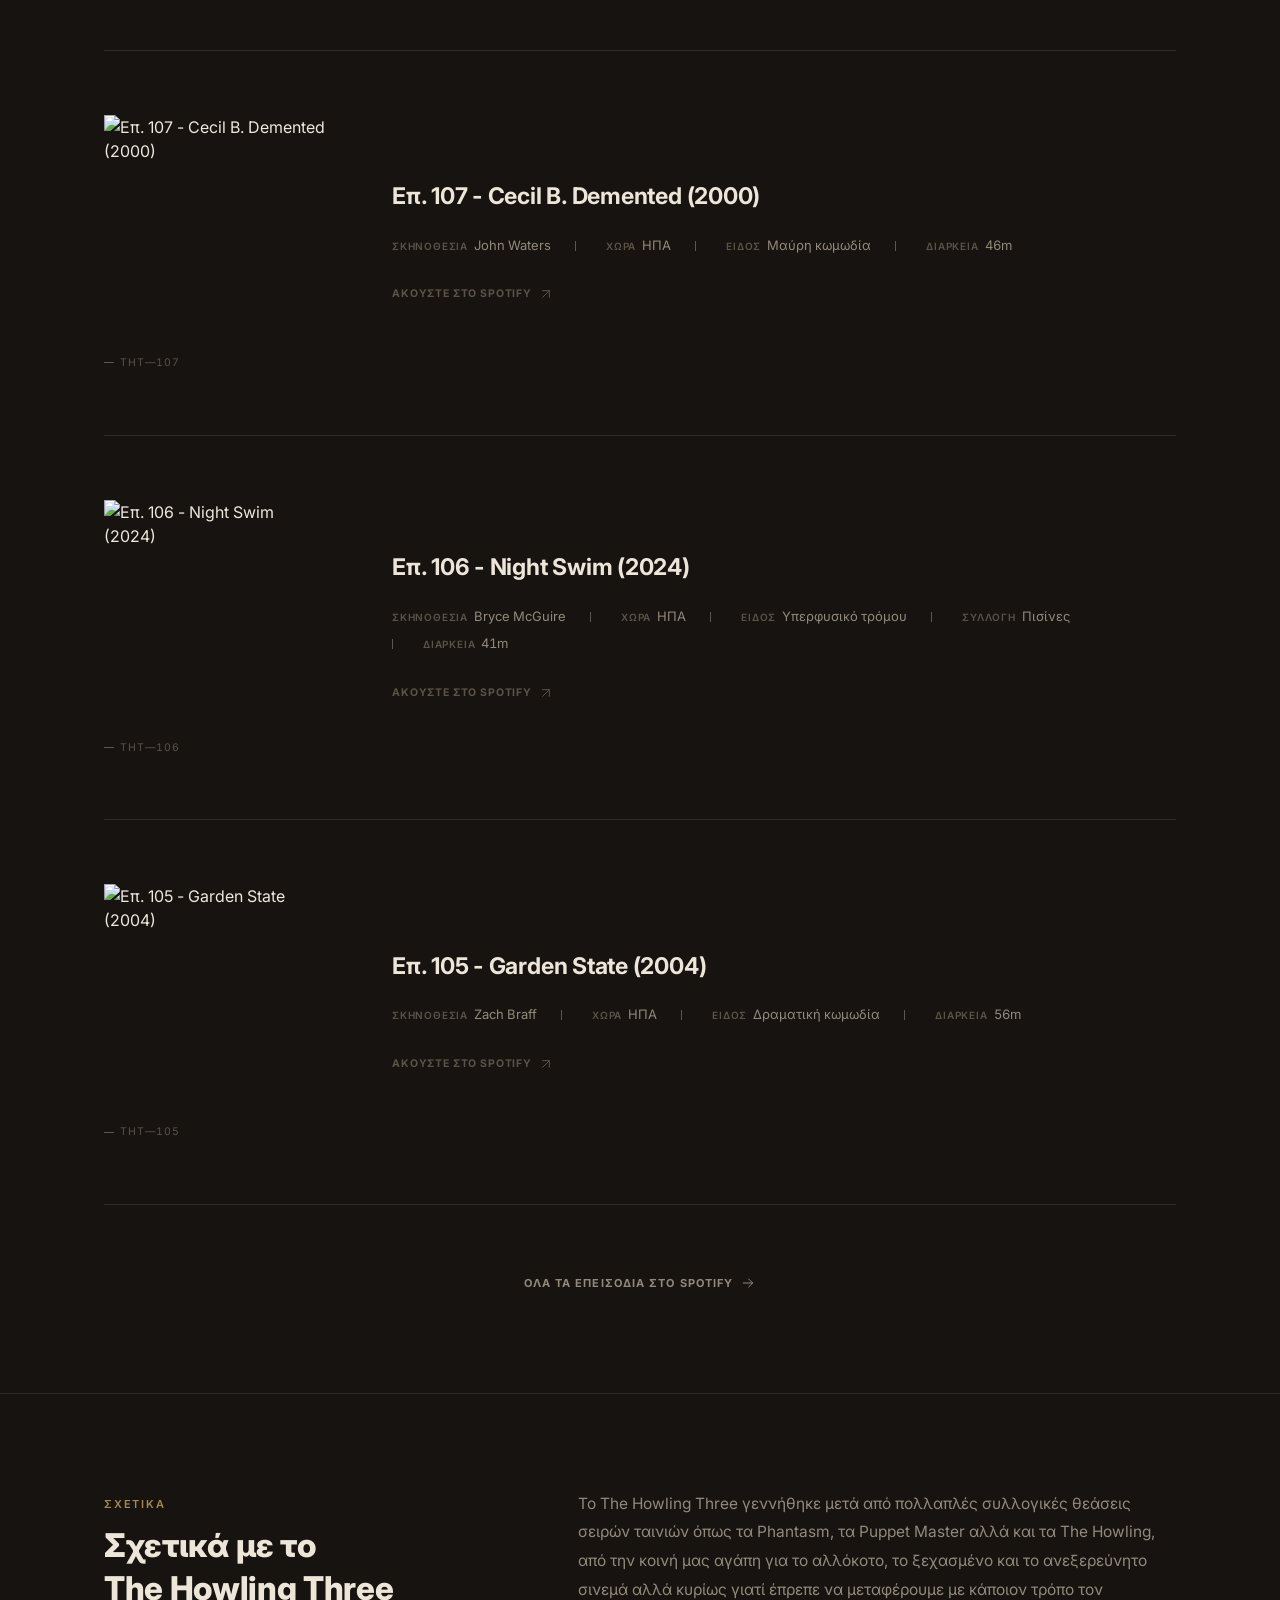
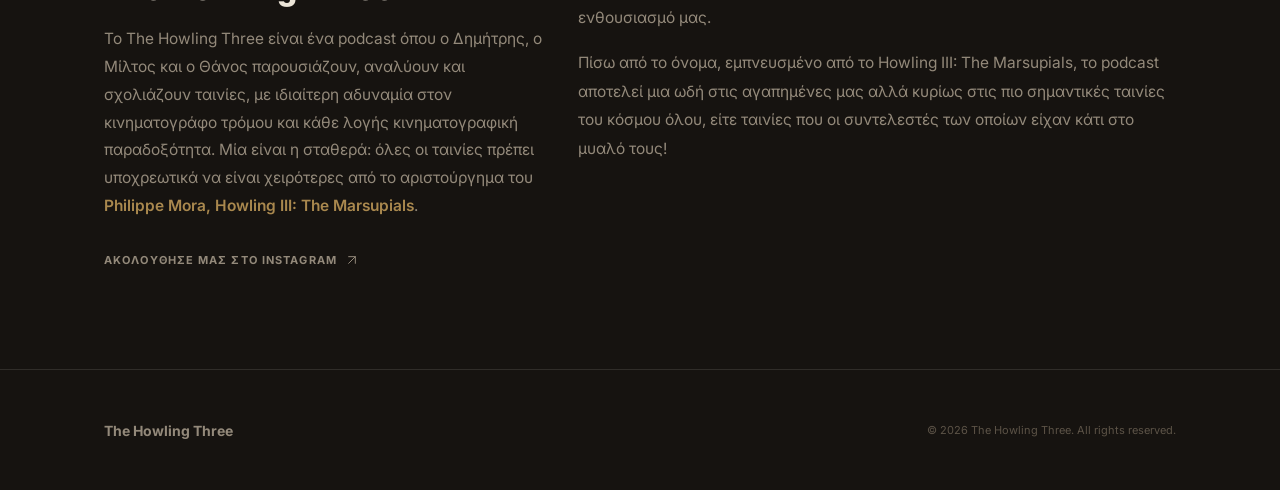
==== commit 73a8f8ad: "Use animated dripping logo GIF in hero instead of static PNG Co-Authored-By: Claude Sonnet 5 <norepl" ====
--- a/index.html
+++ b/index.html
@@ -62,7 +62,7 @@
     <div class="wrap hero-inner">
       <div class="hero-visual">
         <div class="hero-mark reveal">
-          <img class="hero-logo" src="thehowlingthreelogo.png" alt="The Howling Three" />
+          <img class="hero-logo" src="thehowlingthreelogo.gif" alt="The Howling Three" />
         </div>
       </div>
 
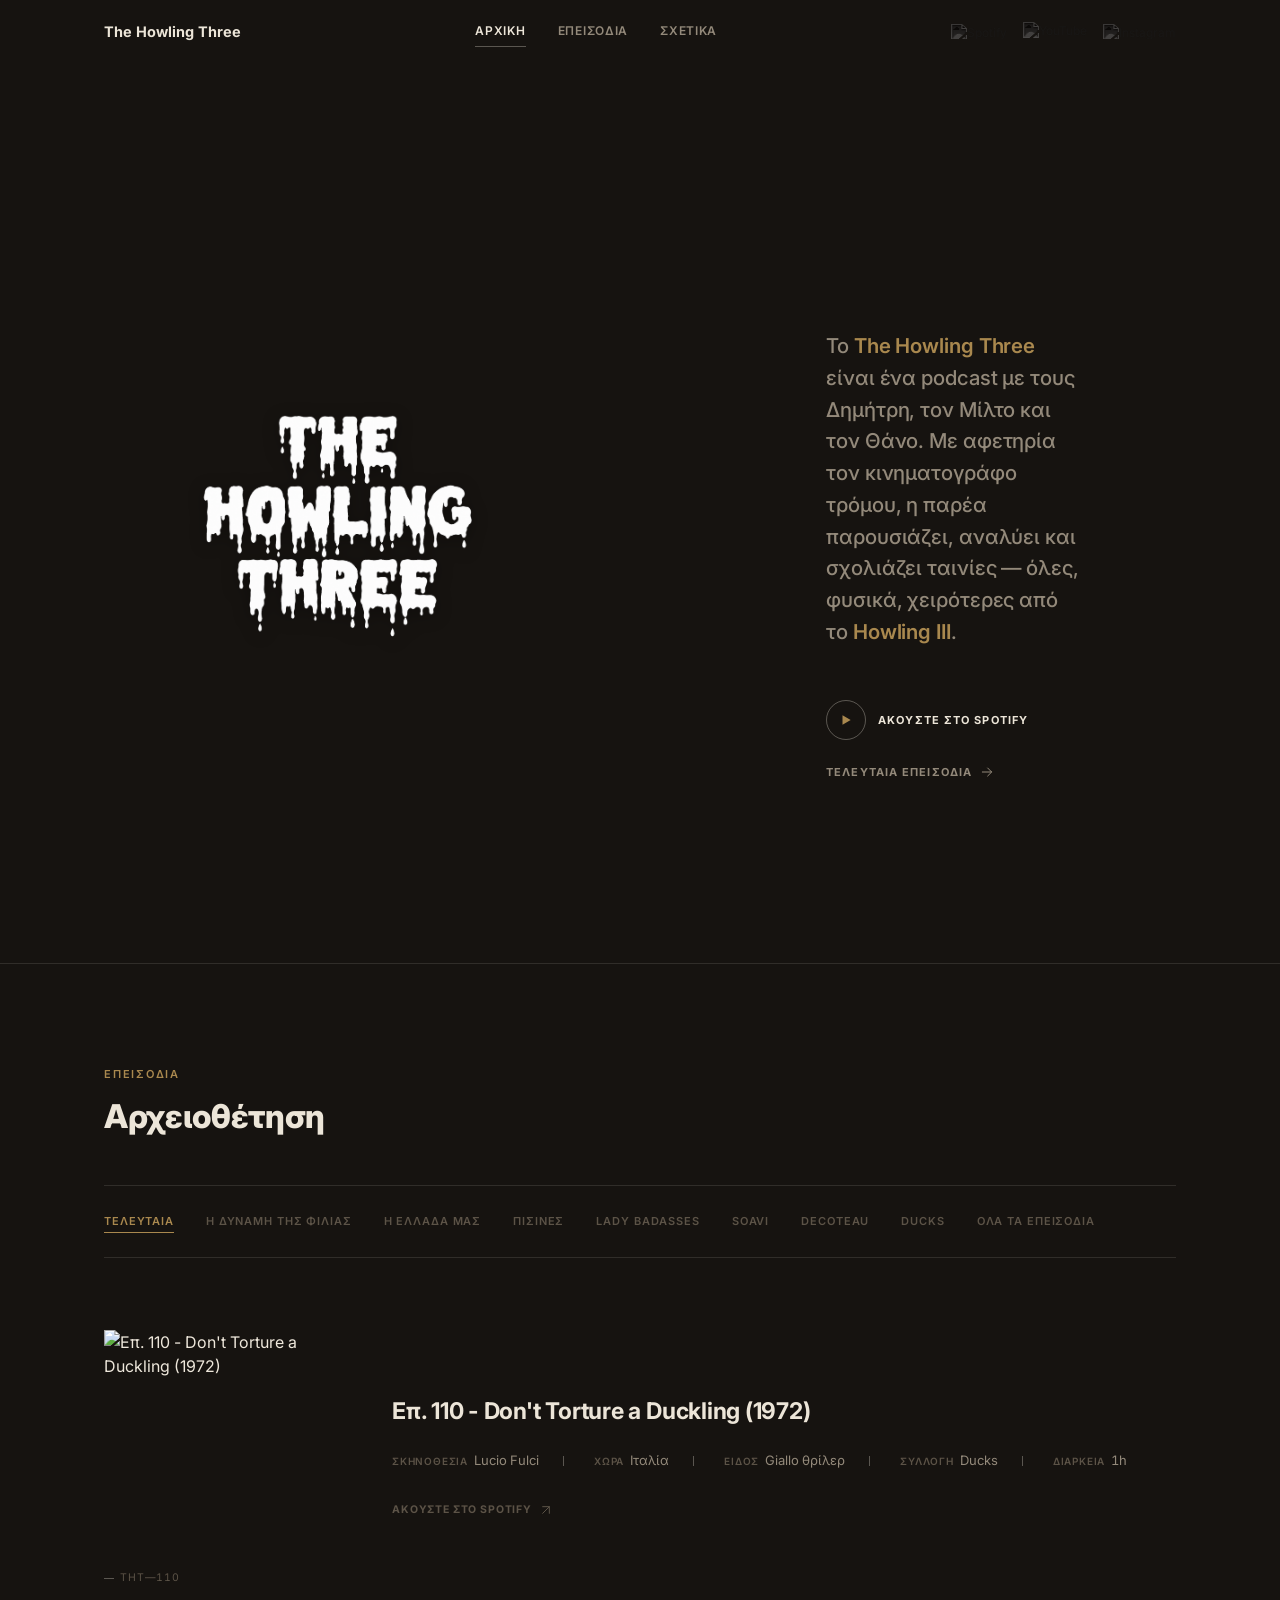
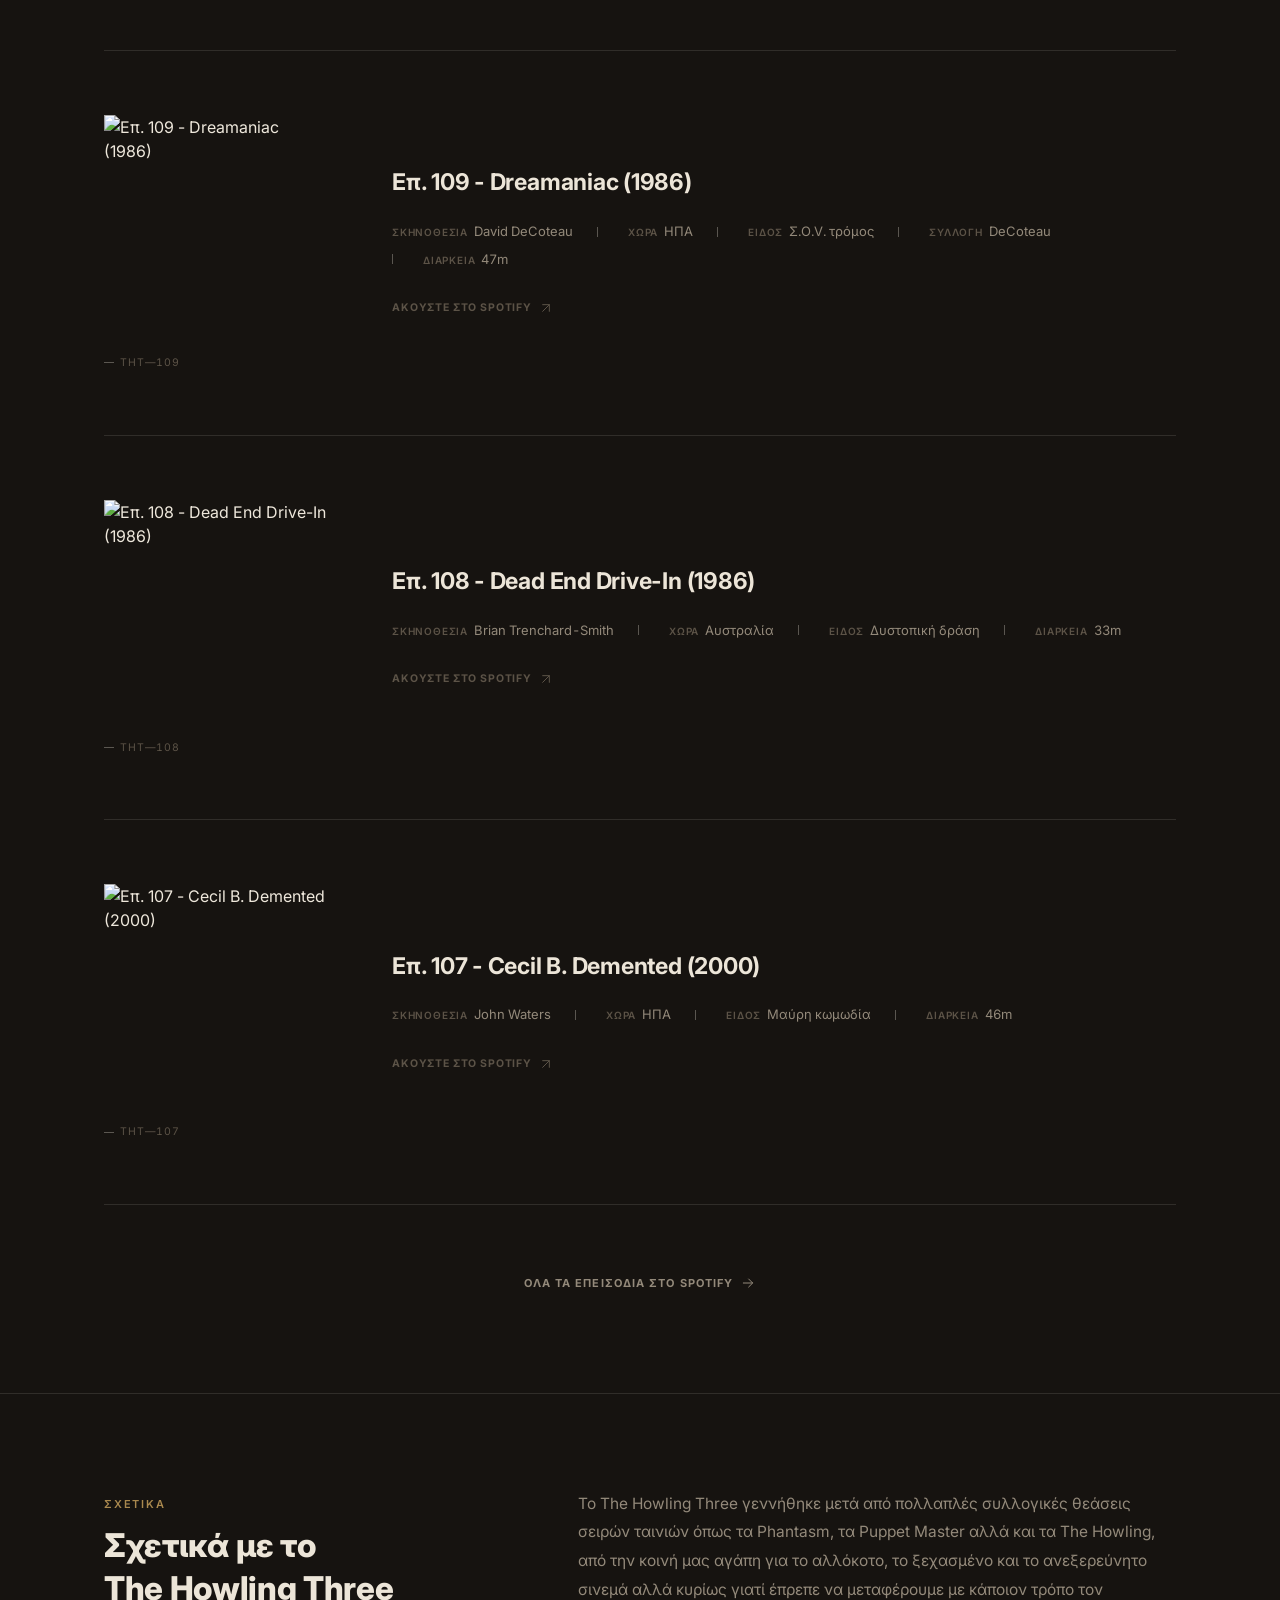
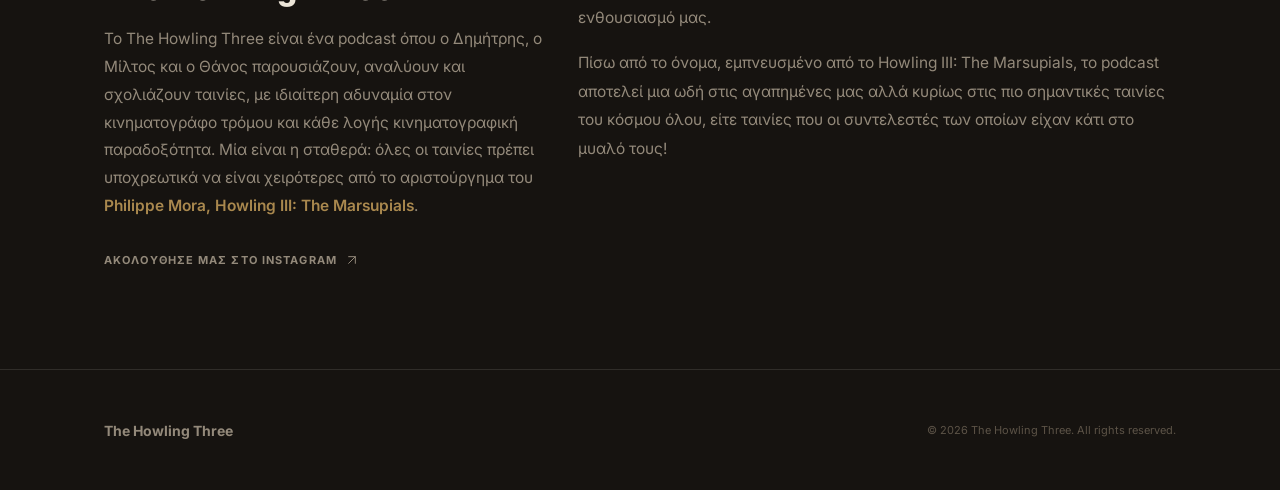
==== commit 904c9574: "Add episodes 109-110 and new Ducks collection - Επ. 109 - Dreamaniac (1986), tagged under the existi" ====
--- a/index.html
+++ b/index.html
@@ -101,10 +101,53 @@
         <button type="button" class="collections-filter-btn" data-collection="ladybadasses">Lady Badasses</button>
         <button type="button" class="collections-filter-btn" data-collection="soavi">Soavi</button>
         <button type="button" class="collections-filter-btn" data-collection="decoteau">DeCoteau</button>
+        <button type="button" class="collections-filter-btn" data-collection="ducks">Ducks</button>
         <button type="button" class="collections-filter-btn" data-collection="all">Όλα τα επεισόδια</button>
       </div>
 
       <div class="record-list">
+
+        <article class="record reveal" data-collection="ducks" data-latest="true">
+          <div class="record-media">
+            <div class="record-frame"><img loading="lazy" src="https://d3t3ozftmdmh3i.cloudfront.net/staging/podcast_uploaded_episode/36414991/36414991-1791449474961-9388ccce03f3e.jpg" alt="Επ. 110 - Don't Torture a Duckling (1972)" /></div>
+            <span class="record-id">THT—110</span>
+          </div>
+          <div class="record-body">
+            <h3 class="episode-title">Επ. 110 - Don't Torture a Duckling (1972)</h3>
+            <dl class="record-fields">
+              <div><dt>Σκηνοθεσία</dt><dd>Lucio Fulci</dd></div>
+              <div><dt>Χώρα</dt><dd>Ιταλία</dd></div>
+              <div><dt>Είδος</dt><dd>Giallo θρίλερ</dd></div>
+              <div><dt>Συλλογή</dt><dd>Ducks</dd></div>
+              <div><dt>Διάρκεια</dt><dd>1h</dd></div>
+            </dl>
+            <a class="episode-link" href="https://podcasters.spotify.com/pod/show/the-howling-three/episodes/110---Dont-Torture-a-Duckling-1972-e3q50ml" target="_blank" rel="noopener noreferrer">
+              Ακούστε στο Spotify
+              <svg class="icon" viewBox="0 0 24 24" fill="none" stroke="currentColor" stroke-width="1.5" stroke-linecap="round"><line x1="7" y1="17" x2="17" y2="7"/><polyline points="7 7 17 7 17 17"/></svg>
+            </a>
+          </div>
+        </article>
+
+        <article class="record reveal" data-collection="decoteau" data-latest="true">
+          <div class="record-media">
+            <div class="record-frame"><img loading="lazy" src="https://d3t3ozftmdmh3i.cloudfront.net/staging/podcast_uploaded_episode/36414991/36414991-1790000300207-c9407e2d0ee8e.jpg" alt="Επ. 109 - Dreamaniac (1986)" /></div>
+            <span class="record-id">THT—109</span>
+          </div>
+          <div class="record-body">
+            <h3 class="episode-title">Επ. 109 - Dreamaniac (1986)</h3>
+            <dl class="record-fields">
+              <div><dt>Σκηνοθεσία</dt><dd>David DeCoteau</dd></div>
+              <div><dt>Χώρα</dt><dd>ΗΠΑ</dd></div>
+              <div><dt>Είδος</dt><dd>Σ.O.V. τρόμος</dd></div>
+              <div><dt>Συλλογή</dt><dd>DeCoteau</dd></div>
+              <div><dt>Διάρκεια</dt><dd>47m</dd></div>
+            </dl>
+            <a class="episode-link" href="https://podcasters.spotify.com/pod/show/the-howling-three/episodes/109---Dreamaniac-1986-e3p6885" target="_blank" rel="noopener noreferrer">
+              Ακούστε στο Spotify
+              <svg class="icon" viewBox="0 0 24 24" fill="none" stroke="currentColor" stroke-width="1.5" stroke-linecap="round"><line x1="7" y1="17" x2="17" y2="7"/><polyline points="7 7 17 7 17 17"/></svg>
+            </a>
+          </div>
+        </article>
 
         <article class="record reveal" data-collection="" data-latest="true">
           <div class="record-media">
@@ -146,7 +189,7 @@
           </div>
         </article>
 
-        <article class="record reveal" data-collection="pools" data-latest="true">
+        <article class="record reveal" data-collection="pools">
           <div class="record-media">
             <div class="record-frame"><img loading="lazy" src="https://d3t3ozftmdmh3i.cloudfront.net/staging/podcast_uploaded_episode/36414991/36414991-1786461574746-d03239aa965e4.jpg" alt="Επ. 106 - Night Swim (2024)" /></div>
             <span class="record-id">THT—106</span>
@@ -167,7 +210,7 @@
           </div>
         </article>
 
-        <article class="record reveal" data-collection="" data-latest="true">
+        <article class="record reveal" data-collection="">
           <div class="record-media">
             <div class="record-frame"><img loading="lazy" src="https://d3t3ozftmdmh3i.cloudfront.net/staging/podcast_uploaded_episode/36414991/36414991-1785154429001-b93d9ac0ad5ac.jpg" alt="Επ. 105 - Garden State (2004)" /></div>
             <span class="record-id">THT—105</span>
